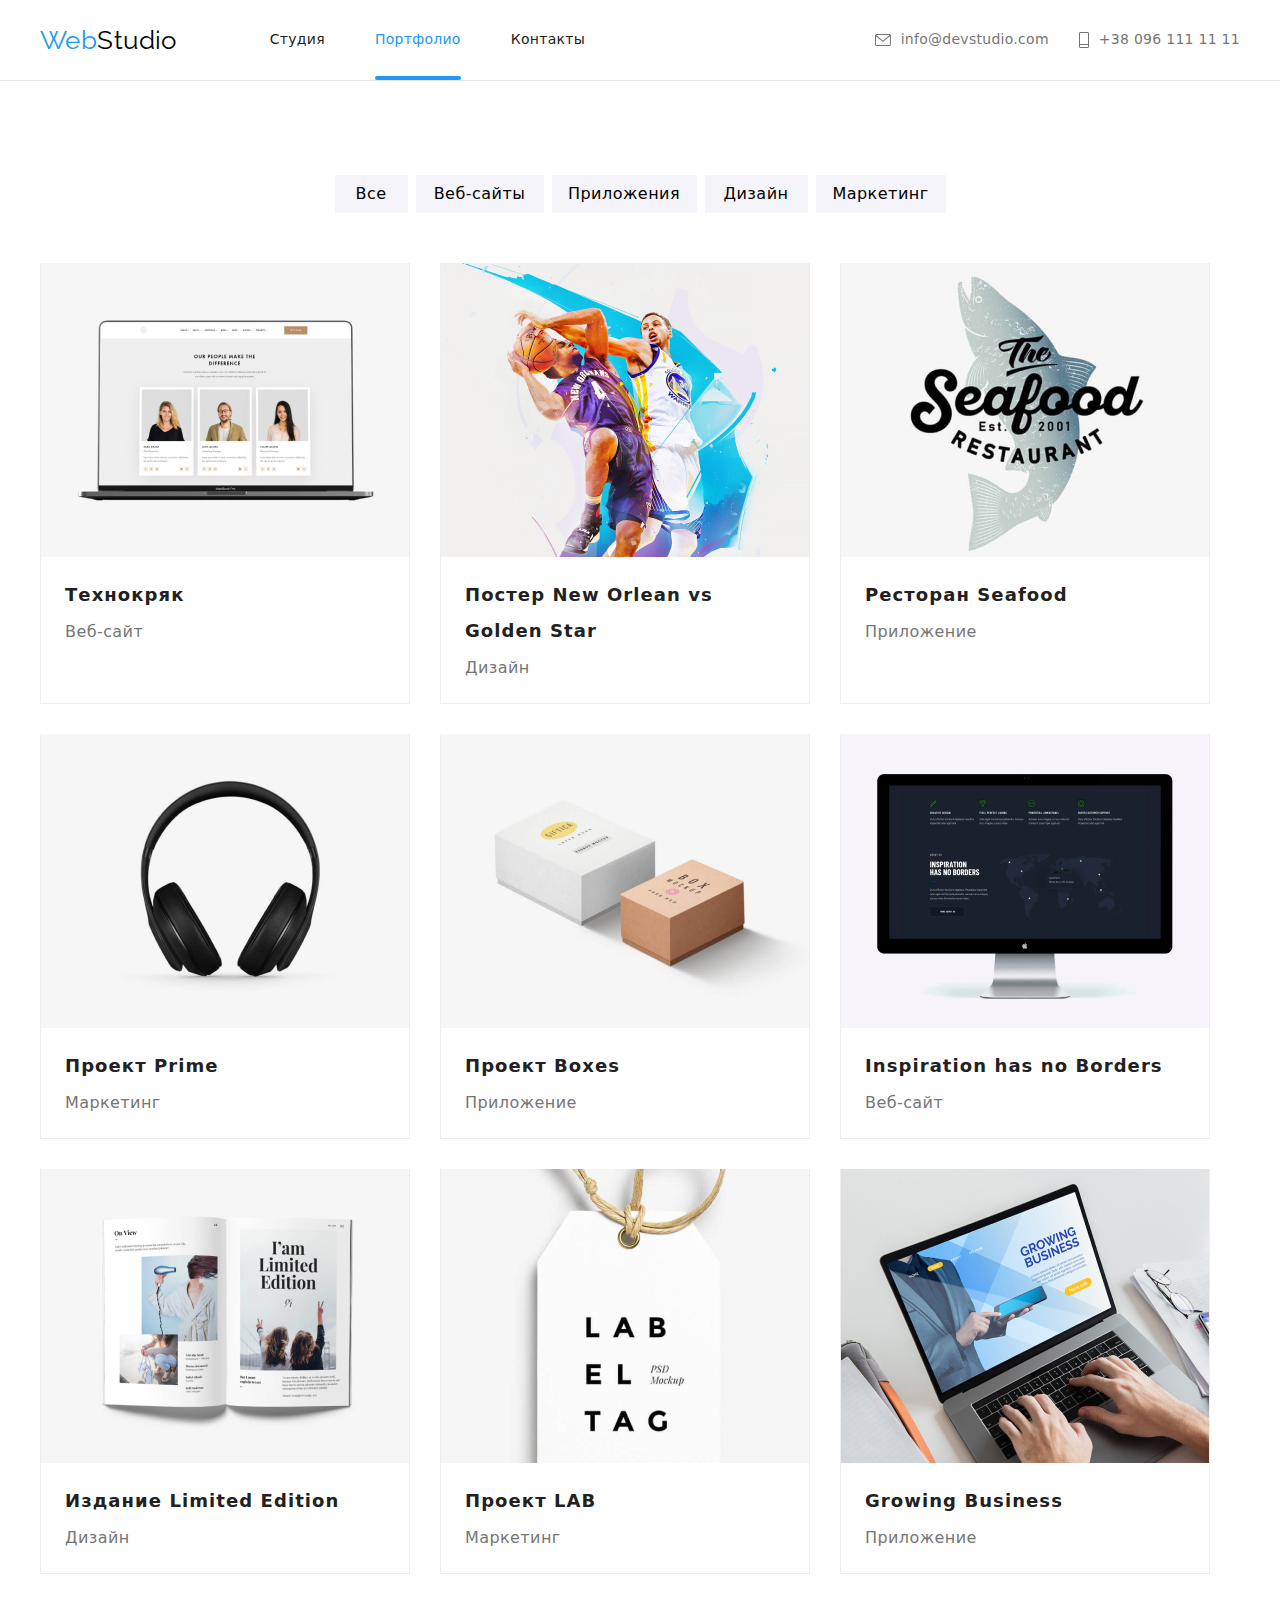
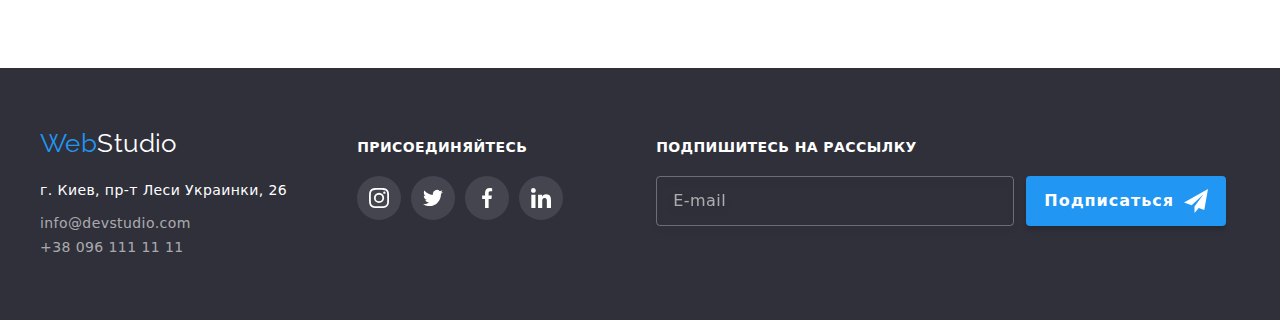
==== portfolio.html @ 6b706b1c "add" ====
<!DOCTYPE html>
<html lang="ru">
<head>
    <meta charset="UTF-8">
    <meta http-equiv="X-UA-Compatible" content="IE=edge">
    <meta name="viewport" content="width=device-width, initial-scale=1.0">
    <title>Document</title>
    <link href="https://fonts.googleapis.com/css2?family=Raleway:wght@700&family=Roboto:wght@400;500;700;900&display=swap" rel="stylesheet">
    <link rel="stylesheet" href="./css/main.min.css">
</head>
<body>
    <header class="header">
        <div class="mail-nav"> 
            <nav class="conteiner-nav">
                <a href="" class="logo">Web<span class="logo__studio">Studio</span></a>
                <ul class="site-nav list">
                    <li class="site-nav__item"><a href="./index.html" class="site-nav__link">Студия</a></li>
                    <li class="site-nav__item"><a href="" class="site-nav__link current">Портфолио</a></li>
                    <li class="site-nav__item"><a href="./index.html" class="site-nav__link">Контакты</a></li>
                </ul>
            </nav>
            <div class="contriner-auth">
                <ul class="auth-nav list">
                    <li class="auth-nav__item icon-envelope">
                        <a href="mailto:info@devstudio.com" class="auth-nav__link">info@devstudio.com
                            <svg class="auth-nav__icon" width="16px" heught="12px">
                                <use href="./images/symbol-defs.svg#envelope"></use>
                            </svg>
                        </a>
                    </li>
                    <li class="auth-nav__item icon-vector">
                        <a href="tel:+380961111111" class="auth-nav__link">+38 096 111 11 11
                            <svg class="auth-nav__icon" width="10px" heught="16px">
                                <use href="./images/symbol-defs.svg#vector"></use>
                            </svg>
                        </a>
                    </li>
                </ul>
            </div>
        </div>
    </header>
    <main>
    <section class="conteiner-section">
            <div class="conteiner-portfolio">
                <!--<h1>Портфолио</h1>-->
                <!--Навигация-->
                <ul class="row list">
                    <li class="row__list"><button type="button" class="row__btn row__btn--oll">Все</button></li>
                    <li class="row__list"><button type="button" class="row__btn row__btn--veb">Веб-сайты</button></li>
                    <li class="row__list"><button type="button" class="row__btn row__btn--appendix">Приложения</button></li>
                    <li class="row__list"><button type="button" class="row__btn row__btn--design">Дизайн</button></li>
                    <li class="row__list"><button type="button" class="row__btn row__btn--marketing">Маркетинг</button></li>
                </ul>
                <!--Услуги-->
                <ul class="services list">
                    <li class="services__list">
                        <a href="" class="services__link">
                            <div class="product-overlay">
                                <img class="product-overlay__img" src="./images/portfolio-services/project-1.jpg" alt="вебсайт на ноутбуке" width="370" height="294">
                                <div class="product-overlay__hover">
                                    <p class="product-overlay__text">Ресурс предлагает комплексные предложения с разным уровнем функционала и сервисов. Все это позволит посетителю получить исчерпывающие сведения о компании или частном лице.
                                    </p>
                                </div>
                            </div>
                            <div class="desc">
                                <h2 class="desc__title">Технокряк</h2>
                                <p class="dec__text">Веб-сайт</p>
                            </div>
                        </a>
                    </li>
                    <li class="services__list">
                        <a href="" class="services__link">
                            <div class="product-overlay">
                                <img class="product-overlay__img" src="./images/portfolio-services/project-2.jpg" alt="два баскетболиста" width="370" height="294">
                                <div class="product-overlay__hover">
                                    <p class="product-overlay__text">Ресурс предлагает комплексные предложения с разным уровнем функционала и сервисов. Все это позволит посетителю получить исчерпывающие сведения о компании или частном лице.
                                    </p>
                                </div>
                            </div>
                            <div class="desc">
                                <h2 class="desc__title">Постер <span lang="en">New Orlean vs Golden Star</span></h2>
                                <p class="dec__text">Дизайн</p>
                            </div>
                        </a>
                    </li>
                    <li class="services__list">
                        <a href="" class="services__link">
                            <div class="product-overlay">
                                <img class="product-overlay__img" src="./images/portfolio-services/project-3.jpg" alt="ресторан морской еды" width="370" height="294">
                                <div class="product-overlay__hover">
                                    <p class="product-overlay__text">Ресурс предлагает комплексные предложения с разным уровнем функционала и сервисов. Все это позволит посетителю получить исчерпывающие сведения о компании или частном лице.
                                    </p>
                                </div>
                            </div>
                            <div class="desc">
                                <h2 class="desc__title">Ресторан Seafood</h2>
                                <p class="dec__text">Приложение</p>
                            </div>
                        </a>
                    </li>
                    <li class="services__list">
                        <a href="" class="services__link">
                            <div class="product-overlay">
                                <img class="product-overlay__img" src="./images/portfolio-services/project-4.jpg" alt="наушники" width="370" height="294">
                                <div class="product-overlay__hover">
                                    <p class="product-overlay__text">Ресурс предлагает комплексные предложения с разным уровнем функционала и сервисов. Все это позволит посетителю получить исчерпывающие сведения о компании или частном лице.
                                    </p>
                                </div>
                            </div>
                            <div class="desc">
                                <h2 class="desc__title">Проект <span lang="en">Prime</span></h2>
                                <p class="dec__text">Маркетинг</p>
                            </div>
                        </a>
                    </li>
                    <li class="services__list">
                        <a href="" class="services__link">
                            <div class="product-overlay">
                                <img class="product-overlay__img" src="./images/portfolio-services/project-5.jpg" alt="две коробки" width="370" height="294">
                                <div class="product-overlay__hover">
                                    <p class="product-overlay__text">Ресурс предлагает комплексные предложения с разным уровнем функционала и сервисов. Все это позволит посетителю получить исчерпывающие сведения о компании или частном лице.
                                    </p>
                                </div>
                            </div>
                            <div class="desc">
                                <h2 class="desc__title">Проект <span lang="en">Boxes</span></h2>
                                <p class="dec__text">Приложение</p>
                            </div>
                        </a>
                    </li>
                    <li class="services__list">
                        <a href="" class="services__link">
                            <div class="product-overlay">
                                <img class="product-overlay__img" src="./images/portfolio-services/project-6.jpg" alt="вебсайт на моноблоке" width="370" height="294">
                                <div class="product-overlay__hover">
                                    <p class="product-overlay__text">Ресурс предлагает комплексные предложения с разным уровнем функционала и сервисов. Все это позволит посетителю получить исчерпывающие сведения о компании или частном лице.
                                    </p>
                                </div>
                            </div>
                            <div class="desc">
                                <h2 lang="en" class="desc__title">Inspiration has no Borders</h2>
                                <p class="dec__text">Веб-сайт</p>
                            </div>
                        </a>
                    </li>
                    <li class="services__list">
                        <a href="" class="services__link">
                            <div class="product-overlay">
                                <img class="product-overlay__img" src="./images/portfolio-services/project-7.jpg" alt="журнал" width="370" height="294">
                                <div class="product-overlay__hover">
                                    <p class="product-overlay__text">Ресурс предлагает комплексные предложения с разным уровнем функционала и сервисов. Все это позволит посетителю получить исчерпывающие сведения о компании или частном лице.
                                    </p>
                                </div>
                            </div>
                            <div class="desc">
                                <h2 class="desc__title">Издание <span lang="en">Limited Edition</span></h2>
                                <p class="dec__text">Дизайн</p>
                            </div>
                        </a>
                    </li>
                    <li class="services__list">
                        <a href="" class="services__link">
                            <div class="product-overlay">
                                <img class="product-overlay__img" src="./images/portfolio-services/project-8.jpg" alt="этикетка" width="370" height="294">
                                <div class="product-overlay__hover">
                                    <p class="product-overlay__text">Ресурс предлагает комплексные предложения с разным уровнем функционала и сервисов. Все это позволит посетителю получить исчерпывающие сведения о компании или частном лице.
                                    </p>
                                </div>
                            </div>
                            <div class="desc">
                                <h2 class="desc__title">Проект <span lang="en">LAB</span></h2>
                                <p class="dec__text">Маркетинг</p>
                            </div>
                        </a>
                    </li>
                    <li class="services__list">
                        <a href="" class="services__link">
                            <div class="product-overlay">
                                <img class="product-overlay__img" src="./images/portfolio-services/project-9.jpg" alt="приложение на ноутбуке" width="370" height="294">
                                <div class="product-overlay__hover">
                                    <p class="product-overlay__text">Ресурс предлагает комплексные предложения с разным уровнем функционала и сервисов. Все это позволит посетителю получить исчерпывающие сведения о компании или частном лице.
                                    </p>
                                </div>
                            </div>
                            <div class="desc">
                                <h2 lang="en" class="desc__title">Growing Business</h2>
                                <p class="dec__text">Приложение</p>
                            </div>
                        </a>
                    </li>
                </ul>
            </div>
    </section>
    </main>
    <footer class="footer">
        <div class="basement">
            <div class="basement-conteiner">
                <a href="" class="logo logo--footer">Web<span class="logo__studio logo__studio--footer">Studio</span></a>
                <address class="address">
                    <p class="address__text">г. Киев, пр-т Леси Украинки, 26</p> <br/>
                    <ul class="address__list">
                        <li class="address__item">
                            <a href="mailto:info@devstudio.com" class="address__link">info@devstudio.com</a> <br/>
                        </li>
                        <li class="address__item">
                            <a href="tel:+380961111111" class="address__link">+38 096 111 11 11</a>
                        </li>
                    </ul>
                </address>
                </div>
                <div class="basement-social">
                    <h2 class="basement-social__title">ПРИСОЕДИНЯЙТЕСЬ</h2>
                    <ul class="basement-social__list list">
                        <li class="basement-social__item">
                            <a href="" class="basement-social__link" aria-label="instagram">
                                <svg class="basement-social__icon">
                                    <use href="./images/symbol-defs.svg#instagram"></use>
                                </svg>
                            </a>
                        </li>
                        <li class="basement-social__item">
                            <a href="" class="basement-social__link" aria-label="twitter">
                                <svg class="basement-social__icon">
                                    <use href="./images/symbol-defs.svg#twitter"></use>
                                </svg>
                            </a>
                        </li>
                        <li class="basement-social__item">
                            <a href="" class="basement-social__link" aria-label="facebook">
                                <svg class="basement-social__icon">
                                    <use href="./images/symbol-defs.svg#facebook"></use>
                                </svg>
                            </a>
                        </li>
                        <li class="basement-social__item">
                            <a href="" class="basement-social__link" aria-label="linkedin">
                                <svg class="basement-social__icon">
                                    <use href="./images/symbol-defs.svg#linkedin"></use>
                                </svg>
                            </a>
                        </li>
                    </ul>
                </div>
                <form class="form">
                    <h2 class="form__title">ПОДПИШИТЕСЬ НА РАССЫЛКУ</h2>
                    <div class="form__flex">
                        <label for="mail" class="form__field">
                            <input type="mail" name="mail" placeholder="E-mail">
                        </label>
                        <button type="submit" class="button button--subscribe"><span class="button__text">Подписаться</span>
                            <svg class="form__icon">
                                <use href="./images/icons.svg#icon-send"></use>
                            </svg>
                        </button>
                    </div>
                </form>
            </div>
        </footer>    
</body>
</html>
---- css/main.min.css ----
html{-webkit-box-sizing:border-box;box-sizing:border-box}*,*::before,*::after{-webkit-box-sizing:inherit;box-sizing:inherit}:root{--primery-text-color: #757575;--title-text-color: #212121;--accent-color: #2196F3;--primery-bgr-color: #E5E5E5;--title-white-color: #FFFFFF;--accent-bgr-color: #F5F4FA;--timing-function: cubic-bezier(0.4, 0, 0.2, 1)}.visually-hidden{position:absolute;white-space:nowrap;width:1px;height:1px;overflow:hidden;border:0;padding:0;clip:rect(0 0 0 0);-webkit-clip-path:inset(50%);clip-path:inset(50%);margin:-1px}body{color:var(--primery-text-color);background-color:var(--title-white-color);font-family:Roboto, sans-serif;letter-spacing:0.03em;font-size:14px;cursor:pointer}h1,h2,h3,h4,h5,h6,p{margin:0}ul{margin:0;padding-left:0;list-style:none}a{text-decoration:none;color:currentColor}.list{padding:0;margin:0;list-style:none}/*! modern-normalize v1.1.0 | MIT License | https://github.com/sindresorhus/modern-normalize */*,::before,::after{-webkit-box-sizing:border-box;box-sizing:border-box}html{line-height:1.15;-webkit-text-size-adjust:100%;-moz-tab-size:4;-o-tab-size:4;tab-size:4}body{margin:0;font-family:system-ui,-apple-system,"Segoe UI",Roboto,Helvetica,Arial,sans-serif,"Apple Color Emoji","Segoe UI Emoji"}hr{height:0;color:inherit}abbr[title]{-webkit-text-decoration:underline dotted;text-decoration:underline dotted}b,strong{font-weight:bolder}code,kbd,samp,pre{font-family:ui-monospace, SFMono-Regular, Consolas, 'Liberation Mono', Menlo, monospace;font-size:1em}small{font-size:80%}sub,sup{font-size:75%;line-height:0;position:relative;vertical-align:baseline}sub{bottom:-0.25em}sup{top:-0.5em}table{text-indent:0;border-color:inherit}button,input,optgroup,select,textarea{font-family:inherit;font-size:100%;line-height:1.15;margin:0}button,select{text-transform:none}button,[type='button'],[type='reset'],[type='submit']{-webkit-appearance:button}::-moz-focus-inner{border-style:none;padding:0}:-moz-focusring{outline:1px dotted ButtonText}:-moz-ui-invalid{box-shadow:none}legend{padding:0}progress{vertical-align:baseline}::-webkit-inner-spin-button,::-webkit-outer-spin-button{height:auto}[type='search']{-webkit-appearance:textfield;outline-offset:-2px}::-webkit-search-decoration{-webkit-appearance:none}::-webkit-file-upload-button{-webkit-appearance:button;font:inherit}summary{display:list-item}.header{background-color:var(--title-white-color);border-bottom-width:1px;border-bottom-style:solid;border-bottom-color:var(--primery-bgr-color)}.mail-nav{display:-webkit-box;display:-ms-flexbox;display:flex;-webkit-box-align:center;-ms-flex-align:center;align-items:center;padding-left:15px;padding-right:15px;margin-left:auto;margin-right:auto;max-width:1230px;height:80px}.conteiner-nav{display:-webkit-box;display:-ms-flexbox;display:flex;-webkit-box-align:center;-ms-flex-align:center;align-items:center}.contriner-auth{display:-webkit-box;display:-ms-flexbox;display:flex;margin-left:auto;-webkit-box-align:center;-ms-flex-align:center;align-items:center}.logo{color:var(--accent-color);font-family:Raleway, cursive;font-size:26px;line-height:1.19;text-decoration:none}.logo__studio{color:#000000}.site-nav{display:-webkit-box;display:-ms-flexbox;display:flex;margin-left:93px}.site-nav__item:not(:last-child){margin-right:50px}.site-nav__item{position:relative}.site-nav__link{display:block;padding-top:32px;padding-bottom:32px;color:var(--title-text-color);font-weight:500;font-size:14px;line-height:1.14;letter-spacing:0.02em;text-decoration:none;-webkit-transition:color 250ms var(--timing-function);transition:color 250ms var(--timing-function)}.site-nav__link:hover,.site-nav__link:focus{color:var(--accent-color)}.site-nav__link.current{color:var(--accent-color)}.site-nav__link.current::after{position:absolute;content:"";bottom:0;left:0;width:100%;min-height:4px;background:var(--accent-color);border-radius:2px}.auth-nav{display:-webkit-box;display:-ms-flexbox;display:flex;-webkit-box-align:center;-ms-flex-align:center;align-items:center}.auth-nav__item{display:block;-webkit-box-align:center;-ms-flex-align:center;align-items:center}.auth-nav__item:not(:last-child){margin-right:30px}.auth-nav__link{display:-webkit-box;display:-ms-flexbox;display:flex;-webkit-box-pack:center;-ms-flex-pack:center;justify-content:center;-webkit-box-align:center;-ms-flex-align:center;align-items:center;-webkit-box-orient:horizontal;-webkit-box-direction:reverse;-ms-flex-direction:row-reverse;flex-direction:row-reverse;margin:0;padding-top:32px;padding-bottom:32px;max-height:80px;color:var(--primery-text-color);font-weight:500;font-size:14px;line-height:1.14;letter-spacing:0.02em;text-decoration:none;fill:var(--primery-text-color);-webkit-transition:color 250ms var(--timing-function),fill 250ms var(--timing-function);transition:color 250ms var(--timing-function),fill 250ms var(--timing-function)}.auth-nav__link:hover,.auth-nav__link:focus{color:var(--accent-color);fill:var(--accent-color)}.auth-nav__icon{display:-webkit-box;display:-ms-flexbox;display:flex;-webkit-box-pack:center;-ms-flex-pack:center;justify-content:center;-webkit-box-align:center;-ms-flex-align:center;align-items:center;padding:0;border:0;margin-right:10px;height:80px;fill:inherit}.overlay{min-height:600px;max-width:1600px;margin-left:auto;margin-right:auto;background-image:-webkit-gradient(linear, left top, right top, from(rgba(47,48,58,0.4)), to(rgba(47,48,58,0.4))),url(../images/hero/overlay.jpg);background-image:linear-gradient(to right, rgba(47,48,58,0.4), rgba(47,48,58,0.4)),url(../images/hero/overlay.jpg);background-size:cover;background-repeat:no-repeat;background-position:center;background-color:var(--title-text-color)}.hero{padding-top:200px;padding-bottom:200px;text-align:center}.hero__title{margin-top:0;margin-bottom:30px;margin-left:auto;margin-right:auto;width:696px;color:var(--title-white-color);font-weight:900;font-size:44px;line-height:1.36;letter-spacing:0.06em;text-transform:uppercase}.backdrop{position:fixed;top:0;left:0;width:100%;height:100%;background-color:rgba(0,0,0,0.2);z-index:1;opacity:1;-webkit-transition:opacity 250ms var(--timing-function);transition:opacity 250ms var(--timing-function)}.backdrop.is-hidden{opacity:0;pointer-events:none}.backdrop.is-hidden .modal{-webkit-transform:translate(-50%, -50%) scale(1.1);transform:translate(-50%, -50%) scale(1.1)}.modal{position:absolute;top:50%;left:50%;min-height:581px;min-width:528px;padding:40px;background-color:var(--title-white-color);-webkit-transform:translate(-50%, -50%) scale(1);transform:translate(-50%, -50%) scale(1);-webkit-transition:opacity 250ms var(--timing-function);transition:opacity 250ms var(--timing-function)}.button__close{position:absolute;-webkit-box-sizing:border-box;box-sizing:border-box;position:absolute;width:30px;height:30px;right:8px;top:8px;-webkit-box-align:center;-ms-flex-align:center;align-items:center;text-align:center;border-radius:50%;background:var(--title-white-color);border:1px solid rgba(0,0,0,0.1);outline:none}.button__close:focus{border:1px solid #2196F3;border-radius:50%}.button__svg{position:absolute;display:inline-block;top:50%;left:50%;-webkit-transform:translate(-50%, -50%);transform:translate(-50%, -50%);-webkit-transition:opacity 250ms var(--timing-function);transition:opacity 250ms var(--timing-function);width:18px;height:18px}.button__close:focus>.button__svg{fill:var(--accent-color)}.button{width:200px;height:50px;margin-left:auto;margin-right:auto;color:var(--title-white-color);background-color:var(--accent-color);font-weight:700;font-size:16px;line-height:1.88;-webkit-box-align:center;-ms-flex-align:center;align-items:center;letter-spacing:0.06em;text-align:center;background:var(--accent-color);-webkit-box-shadow:0px 4px 4px rgba(0,0,0,0.15);box-shadow:0px 4px 4px rgba(0,0,0,0.15);border-radius:4px;border:none}.form-modal{width:448px;margin-left:auto;margin-right:auto}.form-modal__title{margin-top:0;padding:0;font-weight:700;font-size:20px;line-height:1.15;text-align:center;letter-spacing:0.03em;color:#212121}.form-modal__groop{position:relative;display:-webkit-box;display:-ms-flexbox;display:flex;-webkit-box-orient:vertical;-webkit-box-direction:normal;-ms-flex-direction:column;flex-direction:column;margin-left:auto;margin-bottom:10px}.form-modal__groop label{display:-webkit-box;display:-ms-flexbox;display:flex;margin-right:auto;margin-bottom:4px;font-weight:400;font-size:12px;line-height:14px;letter-spacing:0.01em;color:var(--primery-text-color)}.form-modal__groop input{margin:0;padding-left:42px;width:448px;height:40px;border:1px solid rgba(33,33,33,0.2);border-radius:4px;outline:none}.form-modal__groop input:focus{border:1px solid #2196F3;border-radius:4px}textarea{resize:none}.form-modal__groop textarea{padding:12px 16px;margin:0;height:120px;border:1px solid rgba(33,33,33,0.2);border-radius:4px;outline:none}.form-modal__groop textarea:focus{border:1px solid #2196F3;border-radius:4px}.form-modal__groop textarea::-webkit-input-placeholder{font-weight:400;font-size:12px;line-height:1.17;letter-spacing:0.01em;color:rgba(117,117,117,0.5)}.form-modal__groop textarea:-ms-input-placeholder{font-weight:400;font-size:12px;line-height:1.17;letter-spacing:0.01em;color:rgba(117,117,117,0.5)}.form-modal__groop textarea::-ms-input-placeholder{font-weight:400;font-size:12px;line-height:1.17;letter-spacing:0.01em;color:rgba(117,117,117,0.5)}.form-modal__groop textarea::placeholder{font-weight:400;font-size:12px;line-height:1.17;letter-spacing:0.01em;color:rgba(117,117,117,0.5)}.form-modal__svg{position:absolute;bottom:11px;left:12px;width:18px;height:18px;fill:var(--title-text-color)}.form-modal__groop input:focus+.form-modal__svg{fill:var(--accent-color)}.form-modal__agreement{position:relative;display:-webkit-box;display:-ms-flexbox;display:flex;margin-top:27px;margin-left:11px}.form-modal__input{position:absolute;-webkit-appearance:none;-moz-appearance:none;appearance:none;width:100%;margin:0;font:inherit}.form-modal__text{position:absolute;top:50%;left:25px;-webkit-transform:translateY(-50%);transform:translateY(-50%);-webkit-transition:color 250ms var(--timing-function);transition:color 250ms var(--timing-function);font-weight:400;font-size:14px;line-height:24px;letter-spacing:0.03em;color:var(--primery-text-color)}.form-modal__link{font-weight:400;font-size:12px;line-height:14px;letter-spacing:0.03em;-webkit-text-decoration-line:underline;text-decoration-line:underline;color:var(--accent-color)}.form-modal__icon{position:absolute;top:50%;left:0px;-webkit-transform:translateY(-50%);transform:translateY(-50%);-webkit-transition:color 250ms var(--timing-function);transition:color 250ms var(--timing-function);display:inline-block;width:16px;height:15px;border:2px solid var(--title-text-color);border-radius:4px}.form-modal__agreement:focus-within>.form-modal__icon{background-color:var(--accent-color);border:2px solid transparent;border-radius:4px}.form-modal .button{margin-top:30px}.section{padding-top:94px;padding-bottom:94px}.conteiner{padding-left:15px;padding-right:15px;margin-left:auto;margin-right:auto;width:1230px}.development{padding-bottom:94px}.development__title{margin-top:0;color:var(--title-text-color);font-weight:700;font-size:36px;line-height:1.17;text-align:center}.peculiarities{display:-webkit-box;display:-ms-flexbox;display:flex}.peculiarities__list{width:270px;margin-right:30px}.peculiarities__list:last-child{margin-right:0}.peculiarities__conteiner{display:-webkit-box;display:-ms-flexbox;display:flex;-webkit-box-pack:center;-ms-flex-pack:center;justify-content:center;-webkit-box-align:center;-ms-flex-align:center;align-items:center;width:270px;height:120px;background:var(--accent-bgr-color);border-radius:4px}.peculiarities__svg{width:70px;height:70px}.peculiarities__title{margin-top:30px;margin-bottom:10px;color:var(--title-text-color);font-weight:700;font-size:14px;line-height:1.14}.peculiarities__text{margin-top:0;margin-bottom:0;line-height:1.71}.development__title{margin-bottom:50px}.development__list{display:-webkit-box;display:-ms-flexbox;display:flex}.development__item{position:relative}.development__item:not(:last-child){margin-right:30px}.development__product{position:absolute;bottom:0;left:0;opacity:0;width:100%;min-height:70px;background-color:rgba(47,48,58,0.8);-webkit-transition:opacity 250ms var(--timing-function);transition:opacity 250ms var(--timing-function)}.development__product:hover,.development__product:focus{opacity:1}.development__text{margin-top:27px;margin-bottom:27px;font-weight:700;font-size:14px;line-height:1.14;text-align:center;letter-spacing:0.03em;text-transform:uppercase;color:var(--title-white-color)}.team{padding-top:94px;padding-bottom:94px;background-color:var(--accent-bgr-color)}.team__title{margin-top:0;margin-bottom:50px;color:var(--title-text-color);font-weight:700;font-size:36px;line-height:1.17;text-align:center}.team__list{display:-webkit-box;display:-ms-flexbox;display:flex}.team__item{-webkit-box-shadow:0px 1px 3px rgba(0,0,0,0.12),0px 1px 1px rgba(0,0,0,0.14),0px 2px 1px rgba(0,0,0,0.2);box-shadow:0px 1px 3px rgba(0,0,0,0.12),0px 1px 1px rgba(0,0,0,0.14),0px 2px 1px rgba(0,0,0,0.2);border-radius:0px 0px 4px 4px;background-color:var(--title-white-color)}.team__item:not(:last-child){margin-right:30px}.card-set__meta{padding-top:30px;padding-bottom:30px}.card-set__title{margin-top:0;margin-bottom:10px;color:var(--title-text-color);font-weight:500;font-size:16px;line-height:1.19;text-align:center}.card-set__job{margin-top:0;margin-bottom:0;font-size:14px;line-height:1.7;text-align:center}.network{display:-webkit-box;display:-ms-flexbox;display:flex;padding:0;margin:16px 32px 0px 32px;width:206px;list-style:none;-webkit-box-align:center;-ms-flex-align:center;align-items:center}.network__item{display:-webkit-box;display:-ms-flexbox;display:flex;height:44px;width:44px;-webkit-box-align:center;-ms-flex-align:center;align-items:center}.network__item:not(:last-child){margin-right:10px}.network__link{display:-webkit-box;display:-ms-flexbox;display:flex;-webkit-box-pack:center;-ms-flex-pack:center;justify-content:center;-webkit-box-align:center;-ms-flex-align:center;align-items:center;padding:0;border:0;border-radius:50%;height:44px;width:44px;color:#AFB1B8;text-align:center;-webkit-transition:background-color 250ms var(--timing-function),color 250ms var(--timing-function);transition:background-color 250ms var(--timing-function),color 250ms var(--timing-function)}.network__link:hover,.network__link:focus{background-color:var(--accent-color);color:var(--title-white-color)}.network__icon{height:20px;width:20px;fill:currentColor}.client{padding-top:94px;padding-bottom:94px}.client__title{margin-top:0;margin-bottom:50px;font-family:'Roboto';font-style:normal;font-weight:700;font-size:36px;line-height:1.17;text-align:center;letter-spacing:0.03em;color:var(--title-text-color)}.client__list{display:-webkit-box;display:-ms-flexbox;display:flex;padding:0;margin:0;list-style:none;-webkit-box-align:center;-ms-flex-align:center;align-items:center}.client__item{-webkit-box-align:center;-ms-flex-align:center;align-items:center}.client__item:not(:last-child){margin-right:30px}.client__link{display:-webkit-box;display:-ms-flexbox;display:flex;-webkit-box-pack:center;-ms-flex-pack:center;justify-content:center;-webkit-box-align:center;-ms-flex-align:center;align-items:center;margin:0;padding:0;width:170px;height:92px;border:1px solid #AFB1B8;border-radius:4px;background:var(--title-white-color);text-align:center;fill:#AFB1B8;-webkit-transition:border 250ms var(--timing-function),border-radius 250ms var(--timing-function),fill 250ms var(--timing-function);transition:border 250ms var(--timing-function),border-radius 250ms var(--timing-function),fill 250ms var(--timing-function)}.client__link:hover,.client__link:focus{border:1px solid var(--accent-color);border-radius:4px;fill:var(--accent-color)}.client__icon{fill:inherit}.client__icon.group-1{width:41px;height:46.7px}.client__icon.group-2{width:40px;height:52px}.client__icon.group-3{width:43.46px;height:41.18px}.client__icon.group-4{width:84.44px;height:40.62px}.client__icon.group-5{width:62.54px;height:45.43px}.client__icon.group-6{width:93.79px;height:43.93px}.footer{padding-top:60px;padding-bottom:60px;background-color:#2F303A}.basement{display:-webkit-box;display:-ms-flexbox;display:flex;-webkit-box-align:center;-ms-flex-align:center;align-items:center;padding-left:15px;padding-right:15px;margin-left:auto;margin-right:auto;width:1230px}.footer .basement-conteiner{padding-left:0;margin-right:70px}.logo--footer{margin-top:0;margin-bottom:0}.logo__studio--footer{color:var(--title-white-color)}.address__text{margin-top:20px;margin-bottom:0;color:var(--title-white-color);line-height:1.71;font-style:normal}.address__link{margin:0;padding:0;color:rgba(255,255,255,0.6);text-decoration:none;line-height:1.71;font-style:normal;-webkit-transition:color 250ms var(--timing-function);transition:color 250ms var(--timing-function)}.address__link:hover,.address__link:focus{color:var(--accent-color)}.address__list{margin-top:9px}.address__list{margin-top:9px}br{display:none}.basement-social{display:block;margin-right:93px;margin-top:12px;margin-bottom:40px}.basement-social__title{margin-bottom:20px;font-weight:700;font-size:14px;line-height:1.14;letter-spacing:0.03em;text-transform:uppercase;color:var(--title-white-color)}.basement-social__list{display:-webkit-box;display:-ms-flexbox;display:flex;padding:0;margin:0;list-style:none;-webkit-box-align:center;-ms-flex-align:center;align-items:center}.basement-social__item{height:44px;width:44px}.basement-social__item:not(:last-child){margin-right:10px}.basement-social__link{display:-webkit-box;display:-ms-flexbox;display:flex;-webkit-box-pack:center;-ms-flex-pack:center;justify-content:center;-webkit-box-align:center;-ms-flex-align:center;align-items:center;padding:0;border:0;border-radius:50%;height:44px;width:44px;color:var(--title-white-color);background:rgba(255,255,255,0.1);text-align:center;-webkit-transition:background-color 250ms var(--timing-function);transition:background-color 250ms var(--timing-function)}.basement-social__link:hover,.basement-social__link:focus{background-color:var(--accent-color)}.basement-social__icon{height:20px;width:20px;fill:currentColor}.form{width:570px;padding:0;margin-top:12px;margin-bottom:34px}.form__title{margin-bottom:20px;padding:0;font-weight:700;font-size:14px;line-height:1.14;letter-spacing:0.03em;text-transform:uppercase;color:var(--title-white-color)}.form__flex{display:-webkit-box;display:-ms-flexbox;display:flex}.form__field{display:-webkit-box;display:-ms-flexbox;display:flex;width:358px;height:50px;margin-right:12px}.form__field input{padding:15px 0px 15px 16px;width:100%;background-color:transparent;border:1px solid rgba(255,255,255,0.3);-webkit-filter:drop-shadow(0px 4px 4px rgba(0,0,0,0.15));filter:drop-shadow(0px 4px 4px rgba(0,0,0,0.15));border-radius:4px;color:var(--title-white-color)}.form__field input::-webkit-input-placeholder{font-weight:400;font-size:16px;line-height:1.25;-webkit-box-align:center;align-items:center;letter-spacing:0.03em;color:rgba(255,255,255,0.6)}.form__field input:-ms-input-placeholder{font-weight:400;font-size:16px;line-height:1.25;-ms-flex-align:center;align-items:center;letter-spacing:0.03em;color:rgba(255,255,255,0.6)}.form__field input::-ms-input-placeholder{font-weight:400;font-size:16px;line-height:1.25;-ms-flex-align:center;align-items:center;letter-spacing:0.03em;color:rgba(255,255,255,0.6)}.form__field input::placeholder{font-weight:400;font-size:16px;line-height:1.25;-webkit-box-align:center;-ms-flex-align:center;align-items:center;letter-spacing:0.03em;color:rgba(255,255,255,0.6)}.form__icon{display:-webkit-box;display:-ms-flexbox;display:flex;width:24px;height:24px;fill:var(--title-white-color)}.button--subscribe{display:-webkit-box;display:-ms-flexbox;display:flex;-webkit-box-pack:center;-ms-flex-pack:center;justify-content:center;margin:0;padding:0}.button__text{display:-webkit-box;display:-ms-flexbox;display:flex;margin-right:10px;font-weight:700;font-size:16px;line-height:1.88;text-align:center;-webkit-box-align:center;-ms-flex-align:center;align-items:center;letter-spacing:0.06em;color:var(--title-white-color)}.conteiner-section{padding-top:94px;padding-bottom:94px}.conteiner-portfolio{width:1230px;padding-left:15px;padding-right:15px;margin-left:auto;margin-right:auto}.row{display:-webkit-box;display:-ms-flexbox;display:flex;-webkit-box-pack:center;-ms-flex-pack:center;justify-content:center}.row__list:not(:last-child){margin-right:8px}.row__btn{height:38px;padding:0;background-color:var(--accent-bgr-color);font-family:inherit;font-weight:500;font-size:16px;line-height:1.63;letter-spacing:0.03em;text-align:center;border:none;-webkit-transition:background-color 250ms var(--timing-function),color 250ms var(--timing-function),border-radius 250ms var(--timing-function),-webkit-box-shadow 250ms var(--timing-function);transition:background-color 250ms var(--timing-function),color 250ms var(--timing-function),border-radius 250ms var(--timing-function),-webkit-box-shadow 250ms var(--timing-function);transition:background-color 250ms var(--timing-function),color 250ms var(--timing-function),box-shadow 250ms var(--timing-function),border-radius 250ms var(--timing-function);transition:background-color 250ms var(--timing-function),color 250ms var(--timing-function),box-shadow 250ms var(--timing-function),border-radius 250ms var(--timing-function),-webkit-box-shadow 250ms var(--timing-function)}.row__btn:hover,.row__btn:focus{color:var(--title-white-color);background-color:var(--accent-color);-webkit-box-shadow:0px 1px 3px rgba(0,0,0,0.12),0px 1px 1px rgba(0,0,0,0.14),0px 2px 1px rgba(0,0,0,0.2);box-shadow:0px 1px 3px rgba(0,0,0,0.12),0px 1px 1px rgba(0,0,0,0.14),0px 2px 1px rgba(0,0,0,0.2);border-radius:0px 0px 4px 4px}.row__btn.current{background-color:var(--accent-color)}.row__btn--oll{width:73px}.row__btn--veb{width:128px}.row__btn--appendix{width:145px}.row__btn--design{width:103px}.row__btn--marketing{width:130px}.services{margin-top:50px;display:-webkit-box;display:-ms-flexbox;display:flex;-ms-flex-wrap:wrap;flex-wrap:wrap}.services__list{overflow:hidden;border-right-width:1px;border-right-style:solid;border-right-color:#EEEEEE;border-left-width:1px;border-left-style:solid;border-left-color:#EEEEEE;border-bottom-width:1px;border-bottom-style:solid;border-bottom-color:#EEEEEE;width:370px;margin-right:30px;margin-bottom:30px;-webkit-transition:border-radius 250ms var(--timing-function),-webkit-box-shadow 250ms var(--timing-function);transition:border-radius 250ms var(--timing-function),-webkit-box-shadow 250ms var(--timing-function);transition:box-shadow 250ms var(--timing-function),border-radius 250ms var(--timing-function);transition:box-shadow 250ms var(--timing-function),border-radius 250ms var(--timing-function),-webkit-box-shadow 250ms var(--timing-function)}.services__list:nth-child(3n){margin-right:0}.services__list:nth-last-child(-n+3){margin-bottom:0}.services__list:hover{-webkit-box-shadow:0px 1px 3px rgba(0,0,0,0.12),0px 1px 1px rgba(0,0,0,0.14),0px 2px 1px rgba(0,0,0,0.2);box-shadow:0px 1px 3px rgba(0,0,0,0.12),0px 1px 1px rgba(0,0,0,0.14),0px 2px 1px rgba(0,0,0,0.2);border-radius:0px 0px 4px 4px}.services__link{display:inline-block}.dec__text{margin:4px 24px 20px 24px;font-size:16px;line-height:1.88}.product-overlay__img{display:block}.product-overlay{position:relative;overflow:hidden}.product-overlay__hover{position:absolute;top:0;left:0;width:100%;height:100%;padding:63px 24px;background-color:var(--accent-color);-webkit-transform:translateY(100%);transform:translateY(100%);-webkit-transition:-webkit-transform 250ms var(--timing-function);transition:-webkit-transform 250ms var(--timing-function);transition:transform 250ms var(--timing-function);transition:transform 250ms var(--timing-function), -webkit-transform 250ms var(--timing-function)}.services__link:hover .product-overlay__hover,.services__link:focus .product-overlay__hover{-webkit-transform:translateY(0);transform:translateY(0)}.product-overlay__text{font-weight:400;font-size:18px;line-height:1.56;letter-spacing:0.03em;float:left;color:var(--title-white-color)}.desc{padding:20px 24px}.desc__title{margin-top:0;margin-bottom:4px;color:var(--title-text-color);font-weight:700;font-size:18px;line-height:2;letter-spacing:0.06em}.dec__text{margin:0}
/*# sourceMappingURL=main.min.css.map */
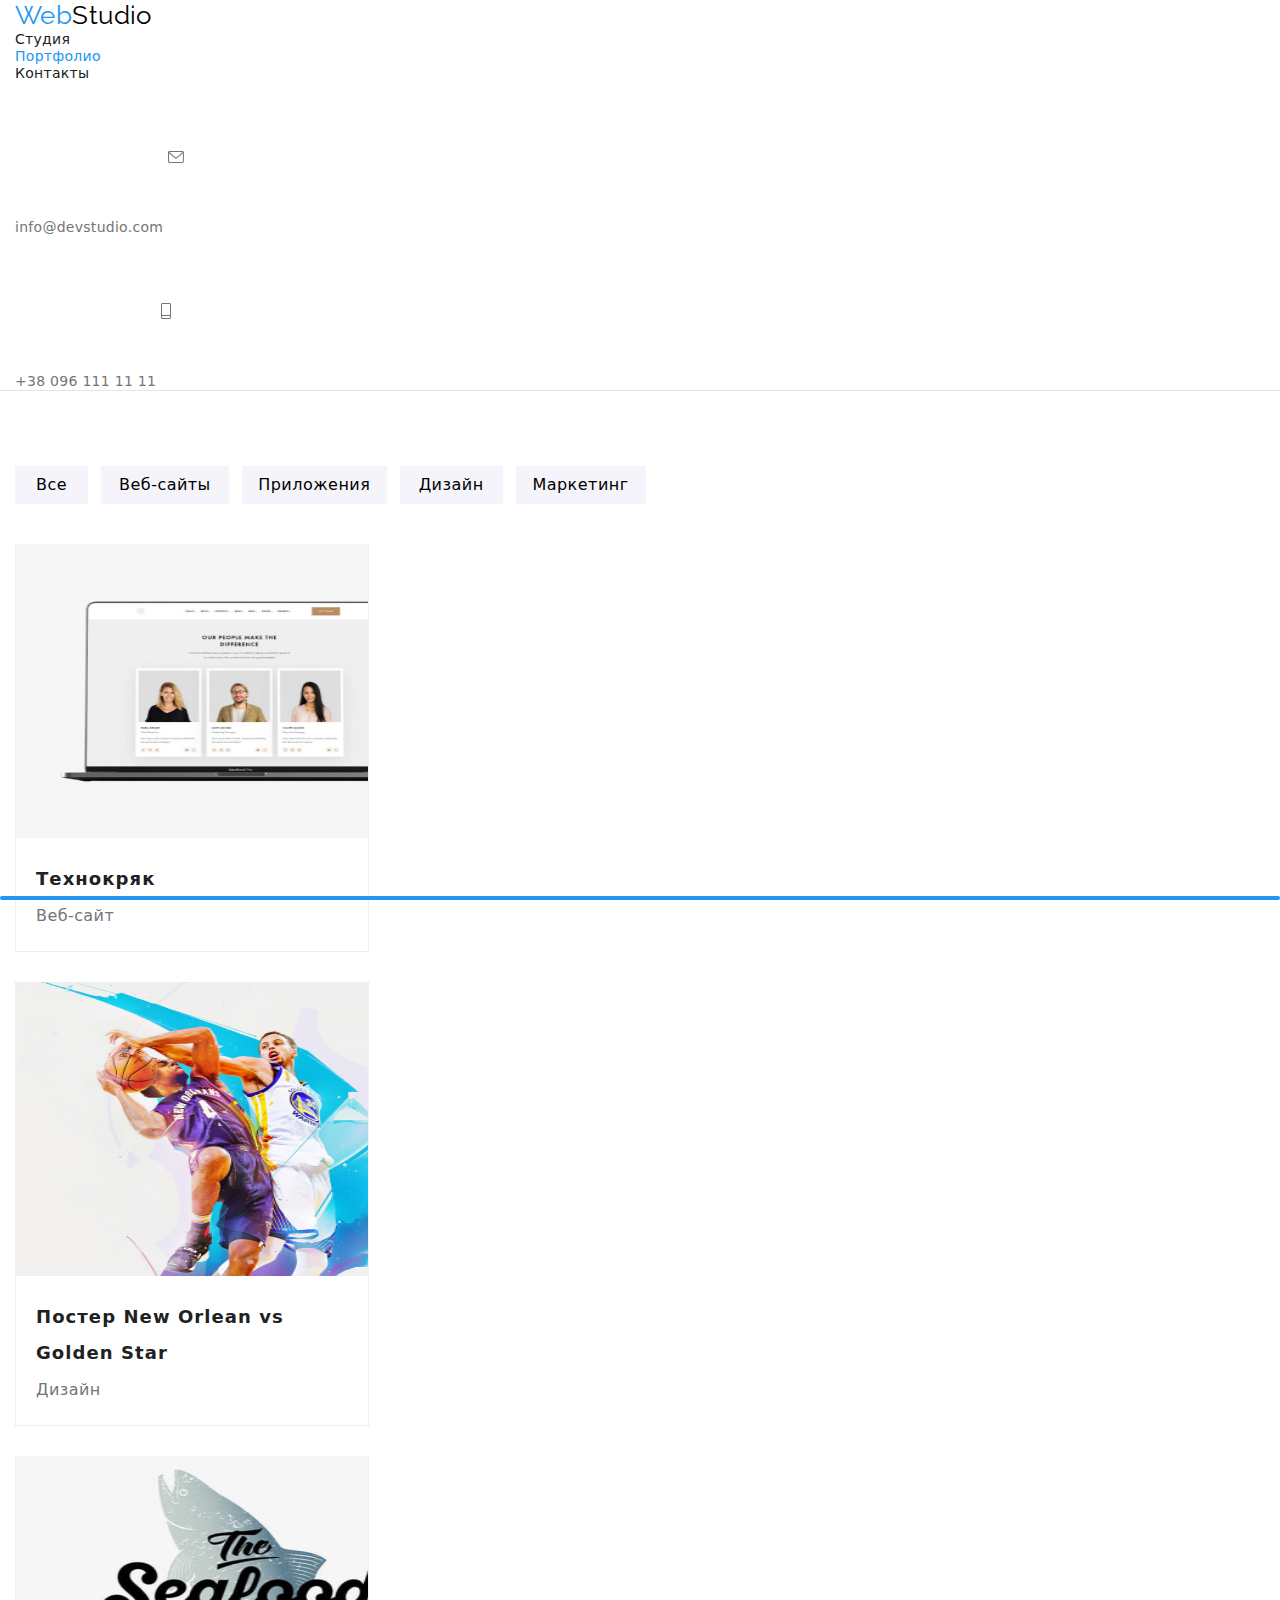
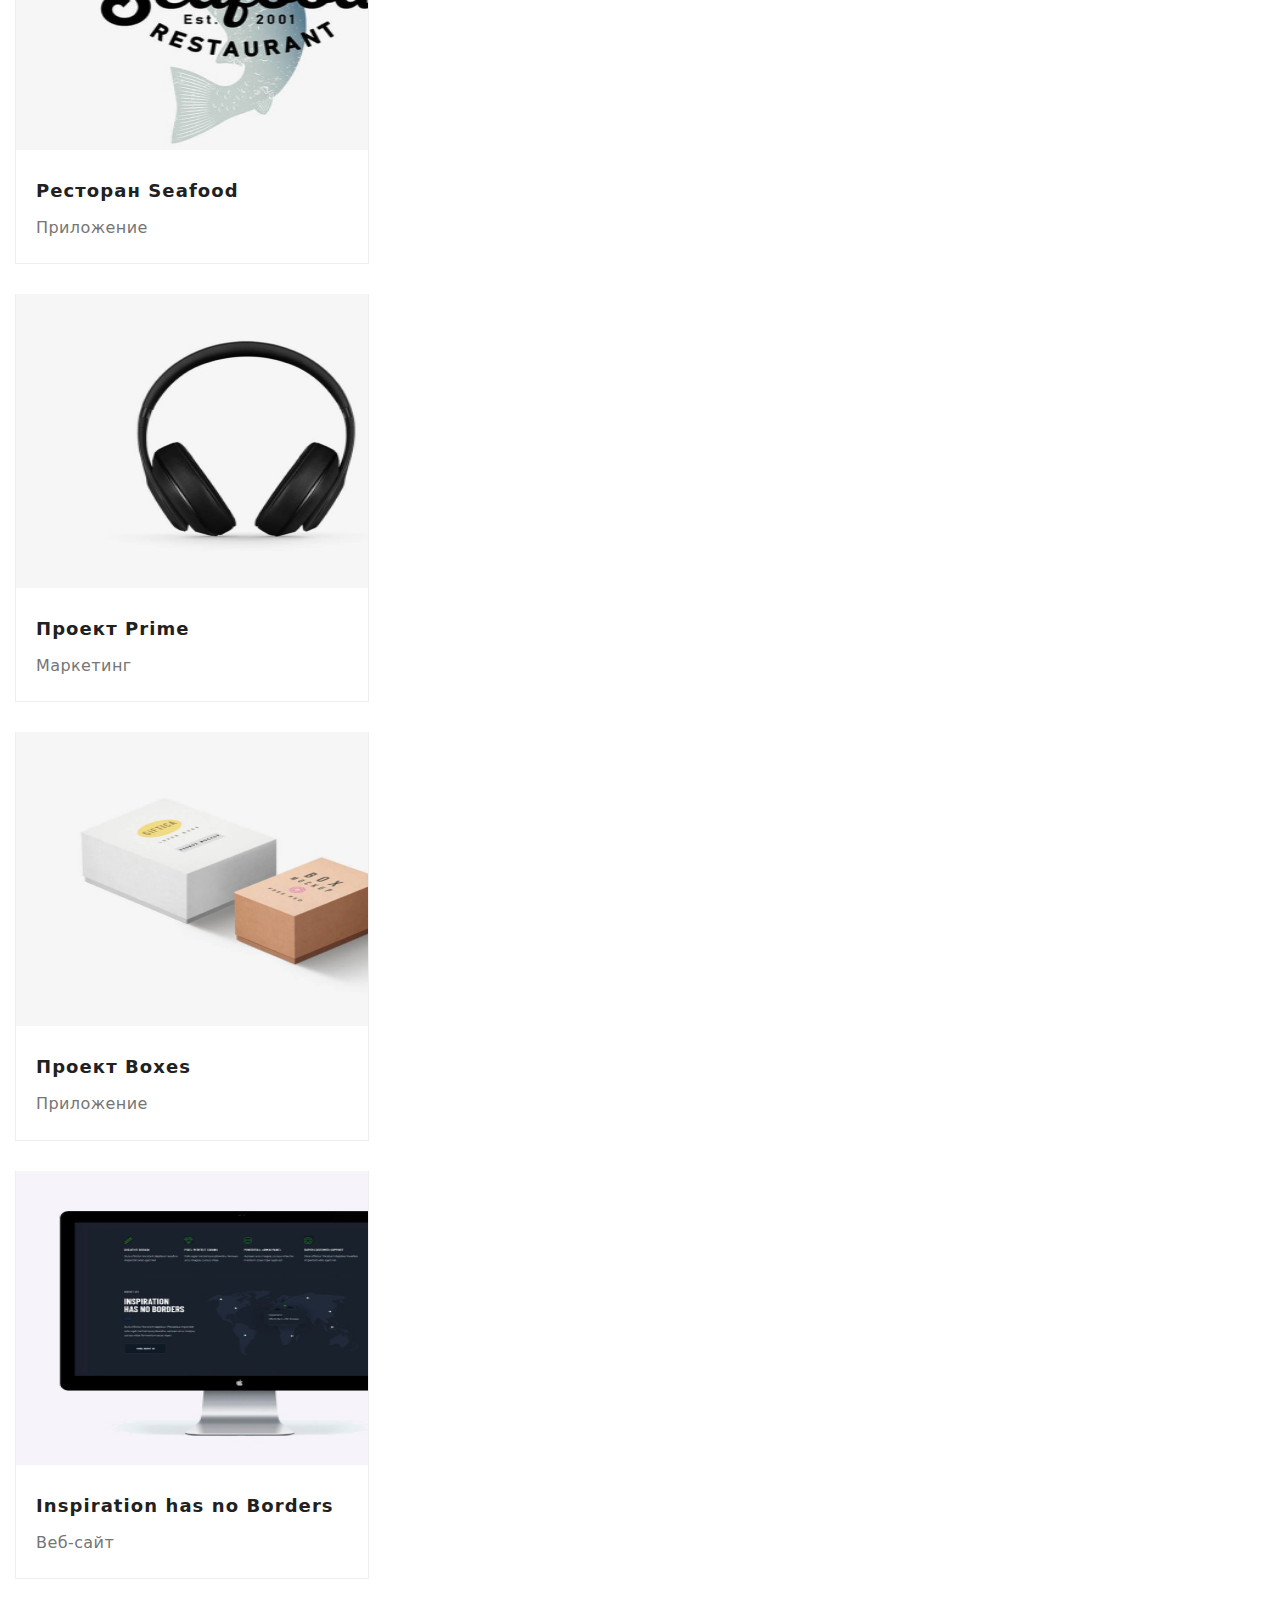
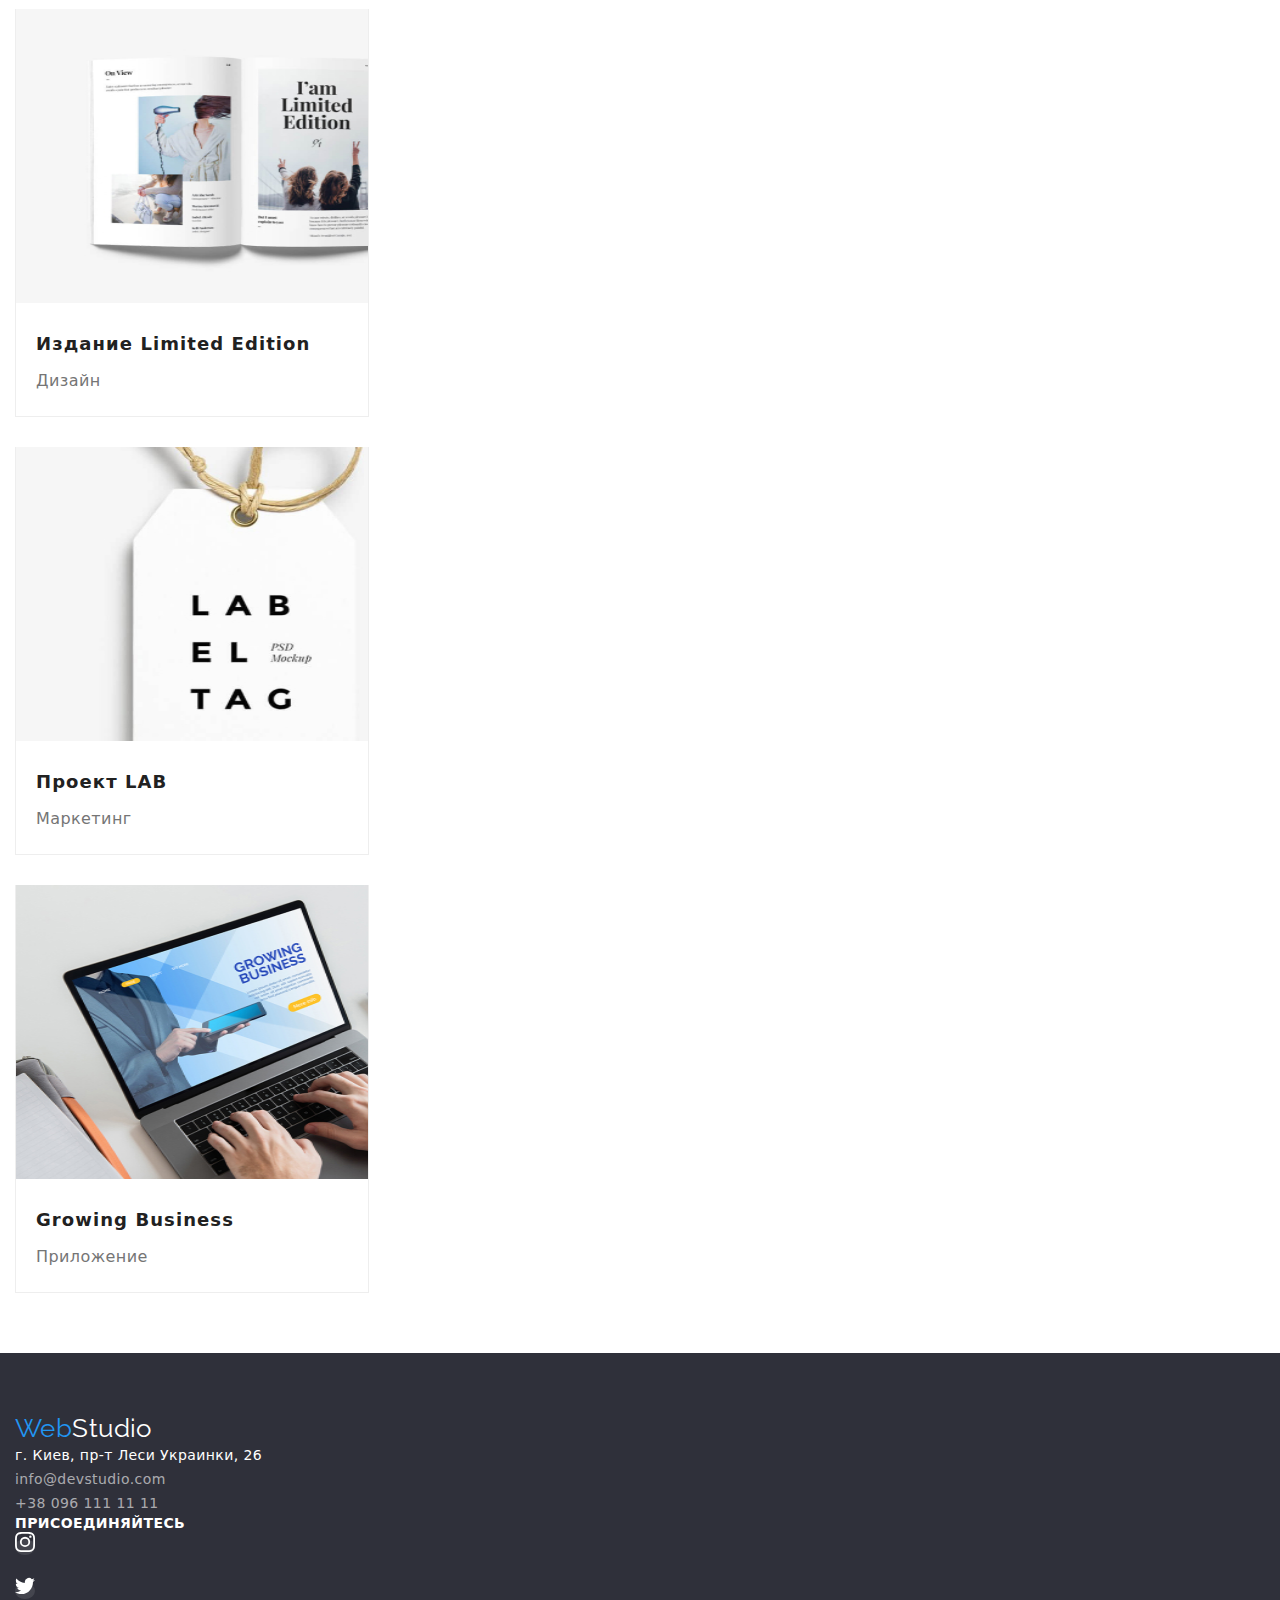
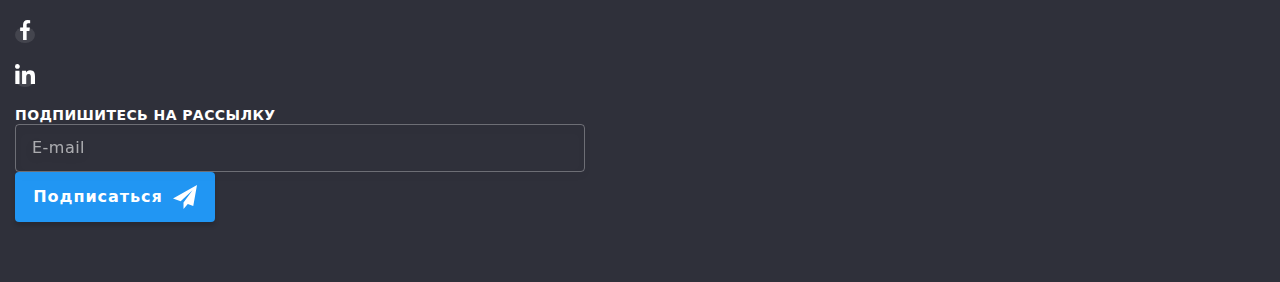
==== commit 08146dc1: "add @media" ====
--- a/portfolio.html
+++ b/portfolio.html
@@ -56,7 +56,7 @@
                     <li class="services__list">
                         <a href="" class="services__link">
                             <div class="product-overlay">
-                                <img class="product-overlay__img" src="./images/portfolio-services/project-1.jpg" alt="вебсайт на ноутбуке" width="370" height="294">
+                                <img class="product-overlay__img" src="./images/portfolio-services/project-1.jpg" alt="вебсайт на ноутбуке" width="450" height="294">
                                 <div class="product-overlay__hover">
                                     <p class="product-overlay__text">Ресурс предлагает комплексные предложения с разным уровнем функционала и сервисов. Все это позволит посетителю получить исчерпывающие сведения о компании или частном лице.
                                     </p>
@@ -71,7 +71,7 @@
                     <li class="services__list">
                         <a href="" class="services__link">
                             <div class="product-overlay">
-                                <img class="product-overlay__img" src="./images/portfolio-services/project-2.jpg" alt="два баскетболиста" width="370" height="294">
+                                <img class="product-overlay__img" src="./images/portfolio-services/project-2.jpg" alt="два баскетболиста" width="450" height="294">
                                 <div class="product-overlay__hover">
                                     <p class="product-overlay__text">Ресурс предлагает комплексные предложения с разным уровнем функционала и сервисов. Все это позволит посетителю получить исчерпывающие сведения о компании или частном лице.
                                     </p>
@@ -86,7 +86,7 @@
                     <li class="services__list">
                         <a href="" class="services__link">
                             <div class="product-overlay">
-                                <img class="product-overlay__img" src="./images/portfolio-services/project-3.jpg" alt="ресторан морской еды" width="370" height="294">
+                                <img class="product-overlay__img" src="./images/portfolio-services/project-3.jpg" alt="ресторан морской еды" width="450" height="294">
                                 <div class="product-overlay__hover">
                                     <p class="product-overlay__text">Ресурс предлагает комплексные предложения с разным уровнем функционала и сервисов. Все это позволит посетителю получить исчерпывающие сведения о компании или частном лице.
                                     </p>
@@ -101,7 +101,7 @@
                     <li class="services__list">
                         <a href="" class="services__link">
                             <div class="product-overlay">
-                                <img class="product-overlay__img" src="./images/portfolio-services/project-4.jpg" alt="наушники" width="370" height="294">
+                                <img class="product-overlay__img" src="./images/portfolio-services/project-4.jpg" alt="наушники" width="450" height="294">
                                 <div class="product-overlay__hover">
                                     <p class="product-overlay__text">Ресурс предлагает комплексные предложения с разным уровнем функционала и сервисов. Все это позволит посетителю получить исчерпывающие сведения о компании или частном лице.
                                     </p>
@@ -116,7 +116,7 @@
                     <li class="services__list">
                         <a href="" class="services__link">
                             <div class="product-overlay">
-                                <img class="product-overlay__img" src="./images/portfolio-services/project-5.jpg" alt="две коробки" width="370" height="294">
+                                <img class="product-overlay__img" src="./images/portfolio-services/project-5.jpg" alt="две коробки" width="450" height="294">
                                 <div class="product-overlay__hover">
                                     <p class="product-overlay__text">Ресурс предлагает комплексные предложения с разным уровнем функционала и сервисов. Все это позволит посетителю получить исчерпывающие сведения о компании или частном лице.
                                     </p>
@@ -131,7 +131,7 @@
                     <li class="services__list">
                         <a href="" class="services__link">
                             <div class="product-overlay">
-                                <img class="product-overlay__img" src="./images/portfolio-services/project-6.jpg" alt="вебсайт на моноблоке" width="370" height="294">
+                                <img class="product-overlay__img" src="./images/portfolio-services/project-6.jpg" alt="вебсайт на моноблоке" width="450" height="294">
                                 <div class="product-overlay__hover">
                                     <p class="product-overlay__text">Ресурс предлагает комплексные предложения с разным уровнем функционала и сервисов. Все это позволит посетителю получить исчерпывающие сведения о компании или частном лице.
                                     </p>
@@ -146,7 +146,7 @@
                     <li class="services__list">
                         <a href="" class="services__link">
                             <div class="product-overlay">
-                                <img class="product-overlay__img" src="./images/portfolio-services/project-7.jpg" alt="журнал" width="370" height="294">
+                                <img class="product-overlay__img" src="./images/portfolio-services/project-7.jpg" alt="журнал" width="450" height="294">
                                 <div class="product-overlay__hover">
                                     <p class="product-overlay__text">Ресурс предлагает комплексные предложения с разным уровнем функционала и сервисов. Все это позволит посетителю получить исчерпывающие сведения о компании или частном лице.
                                     </p>
@@ -161,7 +161,7 @@
                     <li class="services__list">
                         <a href="" class="services__link">
                             <div class="product-overlay">
-                                <img class="product-overlay__img" src="./images/portfolio-services/project-8.jpg" alt="этикетка" width="370" height="294">
+                                <img class="product-overlay__img" src="./images/portfolio-services/project-8.jpg" alt="этикетка" width="450" height="294">
                                 <div class="product-overlay__hover">
                                     <p class="product-overlay__text">Ресурс предлагает комплексные предложения с разным уровнем функционала и сервисов. Все это позволит посетителю получить исчерпывающие сведения о компании или частном лице.
                                     </p>
@@ -176,7 +176,7 @@
                     <li class="services__list">
                         <a href="" class="services__link">
                             <div class="product-overlay">
-                                <img class="product-overlay__img" src="./images/portfolio-services/project-9.jpg" alt="приложение на ноутбуке" width="370" height="294">
+                                <img class="product-overlay__img" src="./images/portfolio-services/project-9.jpg" alt="приложение на ноутбуке" width="450" height="294">
                                 <div class="product-overlay__hover">
                                     <p class="product-overlay__text">Ресурс предлагает комплексные предложения с разным уровнем функционала и сервисов. Все это позволит посетителю получить исчерпывающие сведения о компании или частном лице.
                                     </p>
--- a/css/main.min.css
+++ b/css/main.min.css
@@ -3,5 +3,5 @@
  Consolas,  'Liberation Mono',  Menlo,- monospace;font-size:1em}small{font-size:80%}sub,sup{font-size:75%;line-height:0;position:relative;vertical-align:baseline}sub{bottom:-0.25em}sup{top:-0.5em}table{text-indent:0;border-color:inherit}button,input,optgroup,select,textarea{font-family:inherit;font-size:100%;line-height:1.15;margin:0}button,select{text-transform:none}button,[type='button'],[type='reset'],[type='submit']{-webkit-appearance:button}::-moz-focus-inner{border-style:none;padding:0}:-moz-focusring{outline:1px dotted ButtonText}:-moz-ui-invalid{box-shadow:none}legend{padding:0}progress{vertical-align:baseline}::-webkit-inner-spin-button,::-webkit-outer-spin-button{height:auto}[type='search']{-webkit-appearance:textfield;outline-offset:-2px}::-webkit-search-decoration{-webkit-appearance:none}::-webkit-file-upload-button{-webkit-appearance:button;font:inherit}summary{display:list-item}.header{background-color:var(--title-white-color);border-bottom-width:1px;border-bottom-style:solid;border-bottom-color:var(--primery-bgr-color)}.mail-nav{display:-webkit-box;display:-ms-flexbox;display:flex;-webkit-box-align:center;-ms-flex-align:center;align-items:center;padding-left:15px;padding-right:15px;margin-left:auto;margin-right:auto;max-width:1230px;height:80px}.conteiner-nav{display:-webkit-box;display:-ms-flexbox;display:flex;-webkit-box-align:center;-ms-flex-align:center;align-items:center}.contriner-auth{display:-webkit-box;display:-ms-flexbox;display:flex;margin-left:auto;-webkit-box-align:center;-ms-flex-align:center;align-items:center}.logo{color:var(--accent-color);font-family:Raleway, cursive;font-size:26px;line-height:1.19;text-decoration:none}.logo__studio{color:#000000}.site-nav{display:-webkit-box;display:-ms-flexbox;display:flex;margin-left:93px}.site-nav__item:not(:last-child){margin-right:50px}.site-nav__item{position:relative}.site-nav__link{display:block;padding-top:32px;padding-bottom:32px;color:var(--title-text-color);font-weight:500;font-size:14px;line-height:1.14;letter-spacing:0.02em;text-decoration:none;-webkit-transition:color 250ms var(--timing-function);transition:color 250ms var(--timing-function)}.site-nav__link:hover,.site-nav__link:focus{color:var(--accent-color)}.site-nav__link.current{color:var(--accent-color)}.site-nav__link.current::after{position:absolute;content:"";bottom:0;left:0;width:100%;min-height:4px;background:var(--accent-color);border-radius:2px}.auth-nav{display:-webkit-box;display:-ms-flexbox;display:flex;-webkit-box-align:center;-ms-flex-align:center;align-items:center}.auth-nav__item{display:block;-webkit-box-align:center;-ms-flex-align:center;align-items:center}.auth-nav__item:not(:last-child){margin-right:30px}.auth-nav__link{display:-webkit-box;display:-ms-flexbox;display:flex;-webkit-box-pack:center;-ms-flex-pack:center;justify-content:center;-webkit-box-align:center;-ms-flex-align:center;align-items:center;-webkit-box-orient:horizontal;-webkit-box-direction:reverse;-ms-flex-direction:row-reverse;flex-direction:row-reverse;margin:0;padding-top:32px;padding-bottom:32px;max-height:80px;color:var(--primery-text-color);font-weight:500;font-size:14px;line-height:1.14;letter-spacing:0.02em;text-decoration:none;fill:var(--primery-text-color);-webkit-transition:color 250ms var(--timing-function),fill 250ms var(--timing-function);transition:color 250ms var(--timing-function),fill 250ms var(--timing-function)}.auth-nav__link:hover,.auth-nav__link:focus{color:var(--accent-color);fill:var(--accent-color)}.auth-nav__icon{display:-webkit-box;display:-ms-flexbox;display:flex;-webkit-box-pack:center;-ms-flex-pack:center;justify-content:center;-webkit-box-align:center;-ms-flex-align:center;align-items:center;padding:0;border:0;margin-right:10px;height:80px;fill:inherit}.overlay{min-height:600px;max-width:1600px;margin-left:auto;margin-right:auto;background-image:-webkit-gradient(linear, left top, right top, from(rgba(47,48,58,0.4)), to(rgba(47,48,58,0.4))),url(../images/hero/overlay.jpg);background-image:linear-gradient(to right, rgba(47,48,58,0.4), rgba(47,48,58,0.4)),url(../images/hero/overlay.jpg);background-size:cover;background-repeat:no-repeat;background-position:center;background-color:var(--title-text-color)}.hero{padding-top:200px;padding-bottom:200px;text-align:center}.hero__title{margin-top:0;margin-bottom:30px;margin-left:auto;margin-right:auto;width:696px;color:var(--title-white-color);font-weight:900;font-size:44px;line-height:1.36;letter-spacing:0.06em;text-transform:uppercase}.backdrop{position:fixed;top:0;left:0;width:100%;height:100%;background-color:rgba(0,0,0,0.2);z-index:1;opacity:1;-webkit-transition:opacity 250ms var(--timing-function);transition:opacity 250ms var(--timing-function)}.backdrop.is-hidden{opacity:0;pointer-events:none}.backdrop.is-hidden .modal{-webkit-transform:translate(-50%, -50%) scale(1.1);transform:translate(-50%, -50%) scale(1.1)}.modal{position:absolute;top:50%;left:50%;min-height:581px;min-width:528px;padding:40px;background-color:var(--title-white-color);-webkit-transform:translate(-50%, -50%) scale(1);transform:translate(-50%, -50%) scale(1);-webkit-transition:opacity 250ms var(--timing-function);transition:opacity 250ms var(--timing-function)}.button__close{position:absolute;-webkit-box-sizing:border-box;box-sizing:border-box;position:absolute;width:30px;height:30px;right:8px;top:8px;-webkit-box-align:center;-ms-flex-align:center;align-items:center;text-align:center;border-radius:50%;background:var(--title-white-color);border:1px solid rgba(0,0,0,0.1);outline:none}.button__close:focus{border:1px solid #2196F3;border-radius:50%}.button__svg{position:absolute;display:inline-block;top:50%;left:50%;-webkit-transform:translate(-50%, -50%);transform:translate(-50%, -50%);-webkit-transition:opacity 250ms var(--timing-function);transition:opacity 250ms var(--timing-function);width:18px;height:18px}.button__close:focus>.button__svg{fill:var(--accent-color)}.button{width:200px;height:50px;margin-left:auto;margin-right:auto;color:var(--title-white-color);background-color:var(--accent-color);font-weight:700;font-size:16px;line-height:1.88;-webkit-box-align:center;-ms-flex-align:center;align-items:center;letter-spacing:0.06em;text-align:center;background:var(--accent-color);-webkit-box-shadow:0px 4px 4px rgba(0,0,0,0.15);box-shadow:0px 4px 4px rgba(0,0,0,0.15);border-radius:4px;border:none}.form-modal{width:448px;margin-left:auto;margin-right:auto}.form-modal__title{margin-top:0;padding:0;font-weight:700;font-size:20px;line-height:1.15;text-align:center;letter-spacing:0.03em;color:#212121}.form-modal__groop{position:relative;display:-webkit-box;display:-ms-flexbox;display:flex;-webkit-box-orient:vertical;-webkit-box-direction:normal;-ms-flex-direction:column;flex-direction:column;margin-left:auto;margin-bottom:10px}.form-modal__groop label{display:-webkit-box;display:-ms-flexbox;display:flex;margin-right:auto;margin-bottom:4px;font-weight:400;font-size:12px;line-height:14px;letter-spacing:0.01em;color:var(--primery-text-color)}.form-modal__groop input{margin:0;padding-left:42px;width:448px;height:40px;border:1px solid rgba(33,33,33,0.2);border-radius:4px;outline:none}.form-modal__groop input:focus{border:1px solid #2196F3;border-radius:4px}textarea{resize:none}.form-modal__groop textarea{padding:12px 16px;margin:0;height:120px;border:1px solid rgba(33,33,33,0.2);border-radius:4px;outline:none}.form-modal__groop textarea:focus{border:1px solid #2196F3;border-radius:4px}.form-modal__groop textarea::-webkit-input-placeholder{font-weight:400;font-size:12px;line-height:1.17;letter-spacing:0.01em;color:rgba(117,117,117,0.5)}.form-modal__groop textarea:-ms-input-placeholder{font-weight:400;font-size:12px;line-height:1.17;letter-spacing:0.01em;color:rgba(117,117,117,0.5)}.form-modal__groop textarea::-ms-input-placeholder{font-weight:400;font-size:12px;line-height:1.17;letter-spacing:0.01em;color:rgba(117,117,117,0.5)}.form-modal__groop textarea::placeholder{font-weight:400;font-size:12px;line-height:1.17;letter-spacing:0.01em;color:rgba(117,117,117,0.5)}.form-modal__svg{position:absolute;bottom:11px;left:12px;width:18px;height:18px;fill:var(--title-text-color)}.form-modal__groop input:focus+.form-modal__svg{fill:var(--accent-color)}.form-modal__agreement{position:relative;display:-webkit-box;display:-ms-flexbox;display:flex;margin-top:27px;margin-left:11px}.form-modal__input{position:absolute;-webkit-appearance:none;-moz-appearance:none;appearance:none;width:100%;margin:0;font:inherit}.form-modal__text{position:absolute;top:50%;left:25px;-webkit-transform:translateY(-50%);transform:translateY(-50%);-webkit-transition:color 250ms var(--timing-function);transition:color 250ms var(--timing-function);font-weight:400;font-size:14px;line-height:24px;letter-spacing:0.03em;color:var(--primery-text-color)}.form-modal__link{font-weight:400;font-size:12px;line-height:14px;letter-spacing:0.03em;-webkit-text-decoration-line:underline;text-decoration-line:underline;color:var(--accent-color)}.form-modal__icon{position:absolute;top:50%;left:0px;-webkit-transform:translateY(-50%);transform:translateY(-50%);-webkit-transition:color 250ms var(--timing-function);transition:color 250ms var(--timing-function);display:inline-block;width:16px;height:15px;border:2px solid var(--title-text-color);border-radius:4px}.form-modal__agreement:focus-within>.form-modal__icon{background-color:var(--accent-color);border:2px solid transparent;border-radius:4px}.form-modal .button{margin-top:30px}.section{padding-top:94px;padding-bottom:94px}.conteiner{padding-left:15px;padding-right:15px;margin-left:auto;margin-right:auto;width:1230px}.development{padding-bottom:94px}.development__title{margin-top:0;color:var(--title-text-color);font-weight:700;font-size:36px;line-height:1.17;text-align:center}.peculiarities{display:-webkit-box;display:-ms-flexbox;display:flex}.peculiarities__list{width:270px;margin-right:30px}.peculiarities__list:last-child{margin-right:0}.peculiarities__conteiner{display:-webkit-box;display:-ms-flexbox;display:flex;-webkit-box-pack:center;-ms-flex-pack:center;justify-content:center;-webkit-box-align:center;-ms-flex-align:center;align-items:center;width:270px;height:120px;background:var(--accent-bgr-color);border-radius:4px}.peculiarities__svg{width:70px;height:70px}.peculiarities__title{margin-top:30px;margin-bottom:10px;color:var(--title-text-color);font-weight:700;font-size:14px;line-height:1.14}.peculiarities__text{margin-top:0;margin-bottom:0;line-height:1.71}.development__title{margin-bottom:50px}.development__list{display:-webkit-box;display:-ms-flexbox;display:flex}.development__item{position:relative}.development__item:not(:last-child){margin-right:30px}.development__product{position:absolute;bottom:0;left:0;opacity:0;width:100%;min-height:70px;background-color:rgba(47,48,58,0.8);-webkit-transition:opacity 250ms var(--timing-function);transition:opacity 250ms var(--timing-function)}.development__product:hover,.development__product:focus{opacity:1}.development__text{margin-top:27px;margin-bottom:27px;font-weight:700;font-size:14px;line-height:1.14;text-align:center;letter-spacing:0.03em;text-transform:uppercase;color:var(--title-white-color)}.team{padding-top:94px;padding-bottom:94px;background-color:var(--accent-bgr-color)}.team__title{margin-top:0;margin-bottom:50px;color:var(--title-text-color);font-weight:700;font-size:36px;line-height:1.17;text-align:center}.team__list{display:-webkit-box;display:-ms-flexbox;display:flex}.team__item{-webkit-box-shadow:0px 1px 3px rgba(0,0,0,0.12),0px 1px 1px rgba(0,0,0,0.14),0px 2px 1px rgba(0,0,0,0.2);box-shadow:0px 1px 3px rgba(0,0,0,0.12),0px 1px 1px rgba(0,0,0,0.14),0px 2px 1px rgba(0,0,0,0.2);border-radius:0px 0px 4px 4px;background-color:var(--title-white-color)}.team__item:not(:last-child){margin-right:30px}.card-set__meta{padding-top:30px;padding-bottom:30px}.card-set__title{margin-top:0;margin-bottom:10px;color:var(--title-text-color);font-weight:500;font-size:16px;line-height:1.19;text-align:center}.card-set__job{margin-top:0;margin-bottom:0;font-size:14px;line-height:1.7;text-align:center}.network{display:-webkit-box;display:-ms-flexbox;display:flex;padding:0;margin:16px 32px 0px 32px;width:206px;list-style:none;-webkit-box-align:center;-ms-flex-align:center;align-items:center}.network__item{display:-webkit-box;display:-ms-flexbox;display:flex;height:44px;width:44px;-webkit-box-align:center;-ms-flex-align:center;align-items:center}.network__item:not(:last-child){margin-right:10px}.network__link{display:-webkit-box;display:-ms-flexbox;display:flex;-webkit-box-pack:center;-ms-flex-pack:center;justify-content:center;-webkit-box-align:center;-ms-flex-align:center;align-items:center;padding:0;border:0;border-radius:50%;height:44px;width:44px;color:#AFB1B8;text-align:center;-webkit-transition:background-color 250ms var(--timing-function),color 250ms var(--timing-function);transition:background-color 250ms var(--timing-function),color 250ms var(--timing-function)}.network__link:hover,.network__link:focus{background-color:var(--accent-color);color:var(--title-white-color)}.network__icon{height:20px;width:20px;fill:currentColor}.client{padding-top:94px;padding-bottom:94px}.client__title{margin-top:0;margin-bottom:50px;font-family:'Roboto';font-style:normal;font-weight:700;font-size:36px;line-height:1.17;text-align:center;letter-spacing:0.03em;color:var(--title-text-color)}.client__list{display:-webkit-box;display:-ms-flexbox;display:flex;padding:0;margin:0;list-style:none;-webkit-box-align:center;-ms-flex-align:center;align-items:center}.client__item{-webkit-box-align:center;-ms-flex-align:center;align-items:center}.client__item:not(:last-child){margin-right:30px}.client__link{display:-webkit-box;display:-ms-flexbox;display:flex;-webkit-box-pack:center;-ms-flex-pack:center;justify-content:center;-webkit-box-align:center;-ms-flex-align:center;align-items:center;margin:0;padding:0;width:170px;height:92px;border:1px solid #AFB1B8;border-radius:4px;background:var(--title-white-color);text-align:center;fill:#AFB1B8;-webkit-transition:border 250ms var(--timing-function),border-radius 250ms var(--timing-function),fill 250ms var(--timing-function);transition:border 250ms var(--timing-function),border-radius 250ms var(--timing-function),fill 250ms var(--timing-function)}.client__link:hover,.client__link:focus{border:1px solid var(--accent-color);border-radius:4px;fill:var(--accent-color)}.client__icon{fill:inherit}.client__icon.group-1{width:41px;height:46.7px}.client__icon.group-2{width:40px;height:52px}.client__icon.group-3{width:43.46px;height:41.18px}.client__icon.group-4{width:84.44px;height:40.62px}.client__icon.group-5{width:62.54px;height:45.43px}.client__icon.group-6{width:93.79px;height:43.93px}.footer{padding-top:60px;padding-bottom:60px;background-color:#2F303A}.basement{display:-webkit-box;display:-ms-flexbox;display:flex;-webkit-box-align:center;-ms-flex-align:center;align-items:center;padding-left:15px;padding-right:15px;margin-left:auto;margin-right:auto;width:1230px}.footer .basement-conteiner{padding-left:0;margin-right:70px}.logo--footer{margin-top:0;margin-bottom:0}.logo__studio--footer{color:var(--title-white-color)}.address__text{margin-top:20px;margin-bottom:0;color:var(--title-white-color);line-height:1.71;font-style:normal}.address__link{margin:0;padding:0;color:rgba(255,255,255,0.6);text-decoration:none;line-height:1.71;font-style:normal;-webkit-transition:color 250ms var(--timing-function);transition:color 250ms var(--timing-function)}.address__link:hover,.address__link:focus{color:var(--accent-color)}.address__list{margin-top:9px}.address__list{margin-top:9px}br{display:none}.basement-social{display:block;margin-right:93px;margin-top:12px;margin-bottom:40px}.basement-social__title{margin-bottom:20px;font-weight:700;font-size:14px;line-height:1.14;letter-spacing:0.03em;text-transform:uppercase;color:var(--title-white-color)}.basement-social__list{display:-webkit-box;display:-ms-flexbox;display:flex;padding:0;margin:0;list-style:none;-webkit-box-align:center;-ms-flex-align:center;align-items:center}.basement-social__item{height:44px;width:44px}.basement-social__item:not(:last-child){margin-right:10px}.basement-social__link{display:-webkit-box;display:-ms-flexbox;display:flex;-webkit-box-pack:center;-ms-flex-pack:center;justify-content:center;-webkit-box-align:center;-ms-flex-align:center;align-items:center;padding:0;border:0;border-radius:50%;height:44px;width:44px;color:var(--title-white-color);background:rgba(255,255,255,0.1);text-align:center;-webkit-transition:background-color 250ms var(--timing-function);transition:background-color 250ms var(--timing-function)}.basement-social__link:hover,.basement-social__link:focus{background-color:var(--accent-color)}.basement-social__icon{height:20px;width:20px;fill:currentColor}.form{width:570px;padding:0;margin-top:12px;margin-bottom:34px}.form__title{margin-bottom:20px;padding:0;font-weight:700;font-size:14px;line-height:1.14;letter-spacing:0.03em;text-transform:uppercase;color:var(--title-white-color)}.form__flex{display:-webkit-box;display:-ms-flexbox;display:flex}.form__field{display:-webkit-box;display:-ms-flexbox;display:flex;width:358px;height:50px;margin-right:12px}.form__field input{padding:15px 0px 15px 16px;width:100%;background-color:transparent;border:1px solid rgba(255,255,255,0.3);-webkit-filter:drop-shadow(0px 4px 4px rgba(0,0,0,0.15));filter:drop-shadow(0px 4px 4px rgba(0,0,0,0.15));border-radius:4px;color:var(--title-white-color)}.form__field input::-webkit-input-placeholder{font-weight:400;font-size:16px;line-height:1.25;-webkit-box-align:center;align-items:center;letter-spacing:0.03em;color:rgba(255,255,255,0.6)}.form__field input:-ms-input-placeholder{font-weight:400;font-size:16px;line-height:1.25;-ms-flex-align:center;align-items:center;letter-spacing:0.03em;color:rgba(255,255,255,0.6)}.form__field input::-ms-input-placeholder{font-weight:400;font-size:16px;line-height:1.25;-ms-flex-align:center;align-items:center;letter-spacing:0.03em;color:rgba(255,255,255,0.6)}.form__field input::placeholder{font-weight:400;font-size:16px;line-height:1.25;-webkit-box-align:center;-ms-flex-align:center;align-items:center;letter-spacing:0.03em;color:rgba(255,255,255,0.6)}.form__icon{display:-webkit-box;display:-ms-flexbox;display:flex;width:24px;height:24px;fill:var(--title-white-color)}.button--subscribe{display:-webkit-box;display:-ms-flexbox;display:flex;-webkit-box-pack:center;-ms-flex-pack:center;justify-content:center;margin:0;padding:0}.button__text{display:-webkit-box;display:-ms-flexbox;display:flex;margin-right:10px;font-weight:700;font-size:16px;line-height:1.88;text-align:center;-webkit-box-align:center;-ms-flex-align:center;align-items:center;letter-spacing:0.06em;color:var(--title-white-color)}.conteiner-section{padding-top:94px;padding-bottom:94px}.conteiner-portfolio{width:1230px;padding-left:15px;padding-right:15px;margin-left:auto;margin-right:auto}.row{display:-webkit-box;display:-ms-flexbox;display:flex;-webkit-box-pack:center;-ms-flex-pack:center;justify-content:center}.row__list:not(:last-child){margin-right:8px}.row__btn{height:38px;padding:0;background-color:var(--accent-bgr-color);font-family:inherit;font-weight:500;font-size:16px;line-height:1.63;letter-spacing:0.03em;text-align:center;border:none;-webkit-transition:background-color 250ms var(--timing-function),color 250ms var(--timing-function),border-radius 250ms var(--timing-function),-webkit-box-shadow 250ms var(--timing-function);transition:background-color 250ms var(--timing-function),color 250ms var(--timing-function),border-radius 250ms var(--timing-function),-webkit-box-shadow 250ms var(--timing-function);transition:background-color 250ms var(--timing-function),color 250ms var(--timing-function),box-shadow 250ms var(--timing-function),border-radius 250ms var(--timing-function);transition:background-color 250ms var(--timing-function),color 250ms var(--timing-function),box-shadow 250ms var(--timing-function),border-radius 250ms var(--timing-function),-webkit-box-shadow 250ms var(--timing-function)}.row__btn:hover,.row__btn:focus{color:var(--title-white-color);background-color:var(--accent-color);-webkit-box-shadow:0px 1px 3px rgba(0,0,0,0.12),0px 1px 1px rgba(0,0,0,0.14),0px 2px 1px rgba(0,0,0,0.2);box-shadow:0px 1px 3px rgba(0,0,0,0.12),0px 1px 1px rgba(0,0,0,0.14),0px 2px 1px rgba(0,0,0,0.2);border-radius:0px 0px 4px 4px}.row__btn.current{background-color:var(--accent-color)}.row__btn--oll{width:73px}.row__btn--veb{width:128px}.row__btn--appendix{width:145px}.row__btn--design{width:103px}.row__btn--marketing{width:130px}.services{margin-top:50px;display:-webkit-box;display:-ms-flexbox;display:flex;-ms-flex-wrap:wrap;flex-wrap:wrap}.services__list{overflow:hidden;border-right-width:1px;border-right-style:solid;border-right-color:#EEEEEE;border-left-width:1px;border-left-style:solid;border-left-color:#EEEEEE;border-bottom-width:1px;border-bottom-style:solid;border-bottom-color:#EEEEEE;width:370px;margin-right:30px;margin-bottom:30px;-webkit-transition:border-radius 250ms var(--timing-function),-webkit-box-shadow 250ms var(--timing-function);transition:border-radius 250ms var(--timing-function),-webkit-box-shadow 250ms var(--timing-function);transition:box-shadow 250ms var(--timing-function),border-radius 250ms var(--timing-function);transition:box-shadow 250ms var(--timing-function),border-radius 250ms var(--timing-function),-webkit-box-shadow 250ms var(--timing-function)}.services__list:nth-child(3n){margin-right:0}.services__list:nth-last-child(-n+3){margin-bottom:0}.services__list:hover{-webkit-box-shadow:0px 1px 3px rgba(0,0,0,0.12),0px 1px 1px rgba(0,0,0,0.14),0px 2px 1px rgba(0,0,0,0.2);box-shadow:0px 1px 3px rgba(0,0,0,0.12),0px 1px 1px rgba(0,0,0,0.14),0px 2px 1px rgba(0,0,0,0.2);border-radius:0px 0px 4px 4px}.services__link{display:inline-block}.dec__text{margin:4px 24px 20px 24px;font-size:16px;line-height:1.88}.product-overlay__img{display:block}.product-overlay{position:relative;overflow:hidden}.product-overlay__hover{position:absolute;top:0;left:0;width:100%;height:100%;padding:63px 24px;background-color:var(--accent-color);-webkit-transform:translateY(100%);transform:translateY(100%);-webkit-transition:-webkit-transform 250ms var(--timing-function);transition:-webkit-transform 250ms var(--timing-function);transition:transform 250ms var(--timing-function);transition:transform 250ms var(--timing-function), -webkit-transform 250ms var(--timing-function)}.services__link:hover .product-overlay__hover,.services__link:focus .product-overlay__hover{-webkit-transform:translateY(0);transform:translateY(0)}.product-overlay__text{font-weight:400;font-size:18px;line-height:1.56;letter-spacing:0.03em;float:left;color:var(--title-white-color)}.desc{padding:20px 24px}.desc__title{margin-top:0;margin-bottom:4px;color:var(--title-text-color);font-weight:700;font-size:18px;line-height:2;letter-spacing:0.06em}.dec__text{margin:0}
+ monospace;font-size:1em}small{font-size:80%}sub,sup{font-size:75%;line-height:0;position:relative;vertical-align:baseline}sub{bottom:-0.25em}sup{top:-0.5em}table{text-indent:0;border-color:inherit}button,input,optgroup,select,textarea{font-family:inherit;font-size:100%;line-height:1.15;margin:0}button,select{text-transform:none}button,[type='button'],[type='reset'],[type='submit']{-webkit-appearance:button}::-moz-focus-inner{border-style:none;padding:0}:-moz-focusring{outline:1px dotted ButtonText}:-moz-ui-invalid{box-shadow:none}legend{padding:0}progress{vertical-align:baseline}::-webkit-inner-spin-button,::-webkit-outer-spin-button{height:auto}[type='search']{-webkit-appearance:textfield;outline-offset:-2px}::-webkit-search-decoration{-webkit-appearance:none}::-webkit-file-upload-button{-webkit-appearance:button;font:inherit}summary{display:list-item}.header{background-color:var(--title-white-color);border-bottom-width:1px;border-bottom-style:solid;border-bottom-color:var(--primery-bgr-color)}.mail-nav{min-height:60px;padding-left:15px;padding-right:15px;margin-left:auto;margin-right:auto}@media screen and (min-widht: 480px){.mail-nav{width:480px}}@media screen and (min-widht: 768px){.mail-nav{width:768px}}@media screen and (min-widht: 1200px){.mail-nav{width:1200px}}.logo{color:var(--accent-color);font-family:Raleway, cursive;font-size:26px;line-height:1.19;text-decoration:none}.logo__studio{color:#000000}.site-nav__link{padding-top:32px;padding-bottom:32px;color:var(--title-text-color);font-weight:500;font-size:14px;line-height:1.14;letter-spacing:0.02em;text-decoration:none;-webkit-transition:color 250ms var(--timing-function);transition:color 250ms var(--timing-function)}.site-nav__link:hover,.site-nav__link:focus{color:var(--accent-color)}.site-nav__link.current{color:var(--accent-color)}.site-nav__link.current::after{position:absolute;content:"";bottom:0;left:0;width:100%;min-height:4px;background:var(--accent-color);border-radius:2px}.auth-nav__link{padding-top:32px;padding-bottom:32px;color:var(--primery-text-color);font-weight:500;font-size:14px;line-height:1.14;letter-spacing:0.02em;text-decoration:none;fill:var(--primery-text-color);-webkit-transition:color 250ms var(--timing-function),fill 250ms var(--timing-function);transition:color 250ms var(--timing-function),fill 250ms var(--timing-function)}.auth-nav__link:hover,.auth-nav__link:focus{color:var(--accent-color);fill:var(--accent-color)}.auth-nav__icon{padding:0;border:0;fill:inherit}.overlay{min-height:600px;margin-left:auto;margin-right:auto;background-image:-webkit-gradient(linear, left top, right top, from(rgba(47,48,58,0.4)), to(rgba(47,48,58,0.4))),url(../images/hero/overlay.jpg);background-image:linear-gradient(to right, rgba(47,48,58,0.4), rgba(47,48,58,0.4)),url(../images/hero/overlay.jpg);background-size:cover;background-repeat:no-repeat;background-position:center;background-color:var(--title-text-color)}@media screen and (min-widht: 480px){.overlay{width:480px}}@media screen and (min-widht: 768px){.overlay{width:768px}}@media screen and (min-widht: 1200px){.overlay{width:1200px}}.hero{padding-top:200px;padding-bottom:200px;text-align:center}.hero__title{margin-top:0;margin-bottom:30px;margin-left:auto;margin-right:auto;color:var(--title-white-color);font-weight:900;font-size:44px;line-height:1.36;letter-spacing:0.06em;text-transform:uppercase}.backdrop{position:fixed;top:0;left:0;width:100%;height:100%;background-color:rgba(0,0,0,0.2);z-index:1;opacity:1;-webkit-transition:opacity 250ms var(--timing-function);transition:opacity 250ms var(--timing-function)}.backdrop.is-hidden{opacity:0;pointer-events:none}.backdrop.is-hidden .modal{-webkit-transform:translate(-50%, -50%) scale(1.1);transform:translate(-50%, -50%) scale(1.1)}.modal{position:absolute;top:50%;left:50%;min-height:581px;min-width:528px;padding:40px;background-color:var(--title-white-color);-webkit-transform:translate(-50%, -50%) scale(1);transform:translate(-50%, -50%) scale(1);-webkit-transition:opacity 250ms var(--timing-function);transition:opacity 250ms var(--timing-function)}.button__close{position:absolute;-webkit-box-sizing:border-box;box-sizing:border-box;position:absolute;width:30px;height:30px;right:8px;top:8px;-webkit-box-align:center;-ms-flex-align:center;align-items:center;text-align:center;border-radius:50%;background:var(--title-white-color);border:1px solid rgba(0,0,0,0.1);outline:none}.button__close:focus{border:1px solid #2196F3;border-radius:50%}.button__svg{position:absolute;display:inline-block;top:50%;left:50%;-webkit-transform:translate(-50%, -50%);transform:translate(-50%, -50%);-webkit-transition:opacity 250ms var(--timing-function);transition:opacity 250ms var(--timing-function);width:18px;height:18px}.button__close:focus>.button__svg{fill:var(--accent-color)}.button{width:200px;height:50px;margin-left:auto;margin-right:auto;color:var(--title-white-color);background-color:var(--accent-color);font-weight:700;font-size:16px;line-height:1.88;-webkit-box-align:center;-ms-flex-align:center;align-items:center;letter-spacing:0.06em;text-align:center;background:var(--accent-color);-webkit-box-shadow:0px 4px 4px rgba(0,0,0,0.15);box-shadow:0px 4px 4px rgba(0,0,0,0.15);border-radius:4px;border:none}.form-modal{width:448px;margin-left:auto;margin-right:auto}.form-modal__title{margin-top:0;padding:0;font-weight:700;font-size:20px;line-height:1.15;text-align:center;letter-spacing:0.03em;color:#212121}.form-modal__groop{position:relative;display:-webkit-box;display:-ms-flexbox;display:flex;-webkit-box-orient:vertical;-webkit-box-direction:normal;-ms-flex-direction:column;flex-direction:column;margin-left:auto;margin-bottom:10px}.form-modal__groop label{display:-webkit-box;display:-ms-flexbox;display:flex;margin-right:auto;margin-bottom:4px;font-weight:400;font-size:12px;line-height:14px;letter-spacing:0.01em;color:var(--primery-text-color)}.form-modal__groop input{margin:0;padding-left:42px;width:448px;height:40px;border:1px solid rgba(33,33,33,0.2);border-radius:4px;outline:none}.form-modal__groop input:focus{border:1px solid #2196F3;border-radius:4px}textarea{resize:none}.form-modal__groop textarea{padding:12px 16px;margin:0;height:120px;border:1px solid rgba(33,33,33,0.2);border-radius:4px;outline:none}.form-modal__groop textarea:focus{border:1px solid #2196F3;border-radius:4px}.form-modal__groop textarea::-webkit-input-placeholder{font-weight:400;font-size:12px;line-height:1.17;letter-spacing:0.01em;color:rgba(117,117,117,0.5)}.form-modal__groop textarea:-ms-input-placeholder{font-weight:400;font-size:12px;line-height:1.17;letter-spacing:0.01em;color:rgba(117,117,117,0.5)}.form-modal__groop textarea::-ms-input-placeholder{font-weight:400;font-size:12px;line-height:1.17;letter-spacing:0.01em;color:rgba(117,117,117,0.5)}.form-modal__groop textarea::placeholder{font-weight:400;font-size:12px;line-height:1.17;letter-spacing:0.01em;color:rgba(117,117,117,0.5)}.form-modal__svg{position:absolute;bottom:11px;left:12px;width:18px;height:18px;fill:var(--title-text-color)}.form-modal__groop input:focus+.form-modal__svg{fill:var(--accent-color)}.form-modal__agreement{position:relative;display:-webkit-box;display:-ms-flexbox;display:flex;margin-top:27px;margin-left:11px}.form-modal__input{position:absolute;-webkit-appearance:none;-moz-appearance:none;appearance:none;width:100%;margin:0;font:inherit}.form-modal__text{position:absolute;top:50%;left:25px;-webkit-transform:translateY(-50%);transform:translateY(-50%);-webkit-transition:color 250ms var(--timing-function);transition:color 250ms var(--timing-function);font-weight:400;font-size:14px;line-height:24px;letter-spacing:0.03em;color:var(--primery-text-color)}.form-modal__link{font-weight:400;font-size:12px;line-height:14px;letter-spacing:0.03em;-webkit-text-decoration-line:underline;text-decoration-line:underline;color:var(--accent-color)}.form-modal__icon{position:absolute;top:50%;left:0px;-webkit-transform:translateY(-50%);transform:translateY(-50%);-webkit-transition:color 250ms var(--timing-function);transition:color 250ms var(--timing-function);display:inline-block;width:16px;height:15px;border:2px solid var(--title-text-color);border-radius:4px}.form-modal__agreement:focus-within>.form-modal__icon{background-color:var(--accent-color);border:2px solid transparent;border-radius:4px}.form-modal .button{margin-top:30px}.section{padding-top:94px;padding-bottom:94px}.conteiner{padding-left:15px;padding-right:15px;margin-left:auto;margin-right:auto}@media screen and (min-widht: 480px){.conteiner{width:480px}}@media screen and (min-widht: 768px){.conteiner{width:768px}}@media screen and (min-widht: 1200px){.conteiner{width:1200px}}.development{padding-bottom:94px}.development__title{color:var(--title-text-color);font-weight:700;font-size:36px;line-height:1.17;text-align:center}.peculiarities__list{width:270px}.peculiarities__conteiner{width:270px;height:120px;background:var(--accent-bgr-color);border-radius:4px}.peculiarities__svg{width:70px;height:70px}.peculiarities__title{color:var(--title-text-color);font-weight:700;font-size:14px;line-height:1.14}.peculiarities__text{line-height:1.71}.development__item{position:relative}.development__product{position:absolute;bottom:0;left:0;opacity:0;width:100%;min-height:70px;background-color:rgba(47,48,58,0.8);-webkit-transition:opacity 250ms var(--timing-function);transition:opacity 250ms var(--timing-function)}.development__product:hover,.development__product:focus{opacity:1}.development__text{font-weight:700;font-size:14px;line-height:1.14;text-align:center;letter-spacing:0.03em;text-transform:uppercase;color:var(--title-white-color)}.team{padding-top:94px;padding-bottom:94px;background-color:var(--accent-bgr-color)}.team__title{color:var(--title-text-color);font-weight:700;font-size:36px;line-height:1.17;text-align:center}.team__item{-webkit-box-shadow:0px 1px 3px rgba(0,0,0,0.12),0px 1px 1px rgba(0,0,0,0.14),0px 2px 1px rgba(0,0,0,0.2);box-shadow:0px 1px 3px rgba(0,0,0,0.12),0px 1px 1px rgba(0,0,0,0.14),0px 2px 1px rgba(0,0,0,0.2);border-radius:0px 0px 4px 4px;background-color:var(--title-white-color)}.team__item:not(:last-child){margin-right:30px}.card-set__meta{padding-top:30px;padding-bottom:30px}.card-set__title{color:var(--title-text-color);font-weight:500;font-size:16px;line-height:1.19;text-align:center}.card-set__job{font-size:14px;line-height:1.7;text-align:center}.network{padding:0;width:206px;list-style:none;-webkit-box-align:center;-ms-flex-align:center;align-items:center}.network__item{height:44px;width:44px;-webkit-box-align:center;-ms-flex-align:center;align-items:center}.network__link{padding:0;border:0;border-radius:50%;height:44px;width:44px;color:#AFB1B8;text-align:center;-webkit-transition:background-color 250ms var(--timing-function),color 250ms var(--timing-function);transition:background-color 250ms var(--timing-function),color 250ms var(--timing-function)}.network__link:hover,.network__link:focus{background-color:var(--accent-color);color:var(--title-white-color)}.network__icon{height:20px;width:20px;fill:currentColor}.client{padding-top:94px;padding-bottom:94px}.client__title{font-family:'Roboto';font-style:normal;font-weight:700;font-size:36px;line-height:1.17;text-align:center;letter-spacing:0.03em;color:var(--title-text-color)}.client__list{padding:0;margin:0;list-style:none;-webkit-box-align:center;-ms-flex-align:center;align-items:center}.client__item{-webkit-box-align:center;-ms-flex-align:center;align-items:center}.client__link{margin:0;padding:0;width:170px;height:92px;border:1px solid #AFB1B8;border-radius:4px;background:var(--title-white-color);text-align:center;fill:#AFB1B8;-webkit-transition:border 250ms var(--timing-function),border-radius 250ms var(--timing-function),fill 250ms var(--timing-function);transition:border 250ms var(--timing-function),border-radius 250ms var(--timing-function),fill 250ms var(--timing-function)}.client__link:hover,.client__link:focus{border:1px solid var(--accent-color);border-radius:4px;fill:var(--accent-color)}.client__icon{fill:inherit}.client__icon.group-1{width:41px;height:46.7px}.client__icon.group-2{width:40px;height:52px}.client__icon.group-3{width:43.46px;height:41.18px}.client__icon.group-4{width:84.44px;height:40.62px}.client__icon.group-5{width:62.54px;height:45.43px}.client__icon.group-6{width:93.79px;height:43.93px}.footer{padding-top:60px;padding-bottom:60px;background-color:#2F303A}.basement{padding-left:15px;padding-right:15px;margin-left:auto;margin-right:auto}@media screen and (min-widht: 480px){.basement{width:480px}}@media screen and (min-widht: 768px){.basement{width:768px}}@media screen and (min-widht: 1200px){.basement{width:1200px}}.footer .basement-conteiner{padding-left:0}.logo--footer{margin-top:0;margin-bottom:0}.logo__studio--footer{color:var(--title-white-color)}.address__text{margin-bottom:0;color:var(--title-white-color);line-height:1.71;font-style:normal}.address__link{margin:0;padding:0;color:rgba(255,255,255,0.6);text-decoration:none;line-height:1.71;font-style:normal;-webkit-transition:color 250ms var(--timing-function);transition:color 250ms var(--timing-function)}.address__link:hover,.address__link:focus{color:var(--accent-color)}br{display:none}.basement-social__title{font-weight:700;font-size:14px;line-height:1.14;letter-spacing:0.03em;text-transform:uppercase;color:var(--title-white-color)}.basement-social__list{padding:0;margin:0;list-style:none;-webkit-box-align:center;-ms-flex-align:center;align-items:center}.basement-social__item{height:44px;width:44px}.basement-social__item:not(:last-child){margin-right:10px}.basement-social__link{padding:0;border:0;border-radius:50%;height:44px;width:44px;color:var(--title-white-color);background:rgba(255,255,255,0.1);text-align:center;-webkit-transition:background-color 250ms var(--timing-function);transition:background-color 250ms var(--timing-function)}.basement-social__link:hover,.basement-social__link:focus{background-color:var(--accent-color)}.basement-social__icon{height:20px;width:20px;fill:currentColor}.form{width:570px;padding:0}.form__title{padding:0;font-weight:700;font-size:14px;line-height:1.14;letter-spacing:0.03em;text-transform:uppercase;color:var(--title-white-color)}.form__field{width:358px;height:50px}.form__field input{padding:15px 0px 15px 16px;width:100%;background-color:transparent;border:1px solid rgba(255,255,255,0.3);-webkit-filter:drop-shadow(0px 4px 4px rgba(0,0,0,0.15));filter:drop-shadow(0px 4px 4px rgba(0,0,0,0.15));border-radius:4px;color:var(--title-white-color)}.form__field input::-webkit-input-placeholder{font-weight:400;font-size:16px;line-height:1.25;-webkit-box-align:center;align-items:center;letter-spacing:0.03em;color:rgba(255,255,255,0.6)}.form__field input:-ms-input-placeholder{font-weight:400;font-size:16px;line-height:1.25;-ms-flex-align:center;align-items:center;letter-spacing:0.03em;color:rgba(255,255,255,0.6)}.form__field input::-ms-input-placeholder{font-weight:400;font-size:16px;line-height:1.25;-ms-flex-align:center;align-items:center;letter-spacing:0.03em;color:rgba(255,255,255,0.6)}.form__field input::placeholder{font-weight:400;font-size:16px;line-height:1.25;-webkit-box-align:center;-ms-flex-align:center;align-items:center;letter-spacing:0.03em;color:rgba(255,255,255,0.6)}.form__icon{width:24px;height:24px;fill:var(--title-white-color)}.button--subscribe{display:-webkit-box;display:-ms-flexbox;display:flex;-webkit-box-pack:center;-ms-flex-pack:center;justify-content:center;margin:0;padding:0}.button__text{display:-webkit-box;display:-ms-flexbox;display:flex;margin-right:10px;font-weight:700;font-size:16px;line-height:1.88;text-align:center;-webkit-box-align:center;-ms-flex-align:center;align-items:center;letter-spacing:0.06em;color:var(--title-white-color)}.conteiner-section{padding-top:60px;padding-bottom:60px}.conteiner-portfolio{padding-left:15px;padding-right:15px;margin-left:auto;margin-right:auto}@media screen and (min-widht: 480px){.conteiner-portfolio{width:480px}}@media screen and (min-widht: 768px){.conteiner-portfolio{width:768px}}@media screen and (min-widht: 1200px){.conteiner-portfolio{width:1200px}}.row__list{display:inline}.row__list:not(:last-child){margin-right:8px}.row__btn{height:38px;padding:0;background-color:var(--accent-bgr-color);font-family:inherit;font-weight:500;font-size:16px;line-height:1.63;letter-spacing:0.03em;text-align:center;border:none;-webkit-transition:background-color 250ms var(--timing-function),color 250ms var(--timing-function),border-radius 250ms var(--timing-function),-webkit-box-shadow 250ms var(--timing-function);transition:background-color 250ms var(--timing-function),color 250ms var(--timing-function),border-radius 250ms var(--timing-function),-webkit-box-shadow 250ms var(--timing-function);transition:background-color 250ms var(--timing-function),color 250ms var(--timing-function),box-shadow 250ms var(--timing-function),border-radius 250ms var(--timing-function);transition:background-color 250ms var(--timing-function),color 250ms var(--timing-function),box-shadow 250ms var(--timing-function),border-radius 250ms var(--timing-function),-webkit-box-shadow 250ms var(--timing-function)}.row__btn:hover,.row__btn:focus{color:var(--title-white-color);background-color:var(--accent-color);-webkit-box-shadow:0px 1px 3px rgba(0,0,0,0.12),0px 1px 1px rgba(0,0,0,0.14),0px 2px 1px rgba(0,0,0,0.2);box-shadow:0px 1px 3px rgba(0,0,0,0.12),0px 1px 1px rgba(0,0,0,0.14),0px 2px 1px rgba(0,0,0,0.2);border-radius:0px 0px 4px 4px}.row__btn.current{background-color:var(--accent-color)}.row__btn--oll{width:73px}.row__btn--veb{width:128px}.row__btn--appendix{width:145px}.row__btn--design{width:103px;margin-top:15px;margin-bottom:40px}.row__btn--marketing{width:130px;margin-top:15px;margin-bottom:40px}@media screen and (min-widht: 768px){.services{display:-webkit-box;display:-ms-flexbox;display:flex;-ms-flex-wrap:wrap;flex-wrap:wrap}}.services__list{overflow:hidden;border-right-width:1px;border-right-style:solid;border-right-color:#EEEEEE;border-left-width:1px;border-left-style:solid;border-left-color:#EEEEEE;border-bottom-width:1px;border-bottom-style:solid;border-bottom-color:#EEEEEE;width:354px;-webkit-transition:border-radius 250ms var(--timing-function),-webkit-box-shadow 250ms var(--timing-function);transition:border-radius 250ms var(--timing-function),-webkit-box-shadow 250ms var(--timing-function);transition:box-shadow 250ms var(--timing-function),border-radius 250ms var(--timing-function);transition:box-shadow 250ms var(--timing-function),border-radius 250ms var(--timing-function),-webkit-box-shadow 250ms var(--timing-function)}.services__list:not(:last-child){margin-bottom:30px}.services__list:hover{-webkit-box-shadow:0px 1px 3px rgba(0,0,0,0.12),0px 1px 1px rgba(0,0,0,0.14),0px 2px 1px rgba(0,0,0,0.2);box-shadow:0px 1px 3px rgba(0,0,0,0.12),0px 1px 1px rgba(0,0,0,0.14),0px 2px 1px rgba(0,0,0,0.2);border-radius:0px 0px 4px 4px}.dec__text{font-size:16px;line-height:1.88}.product-overlay{position:relative;overflow:hidden}.product-overlay__hover{position:absolute;top:0;left:0;width:100%;height:100%;padding:63px 24px;background-color:var(--accent-color);-webkit-transform:translateY(100%);transform:translateY(100%);-webkit-transition:-webkit-transform 250ms var(--timing-function);transition:-webkit-transform 250ms var(--timing-function);transition:transform 250ms var(--timing-function);transition:transform 250ms var(--timing-function), -webkit-transform 250ms var(--timing-function)}.services__link:hover .product-overlay__hover,.services__link:focus .product-overlay__hover{-webkit-transform:translateY(0);transform:translateY(0)}.product-overlay__text{font-weight:400;font-size:18px;line-height:1.56;letter-spacing:0.03em;float:left;color:var(--title-white-color)}.desc{padding:20px 20px}.desc__title{margin-bottom:4px;color:var(--title-text-color);font-weight:700;font-size:18px;line-height:2;letter-spacing:0.06em}
 /*# sourceMappingURL=main.min.css.map */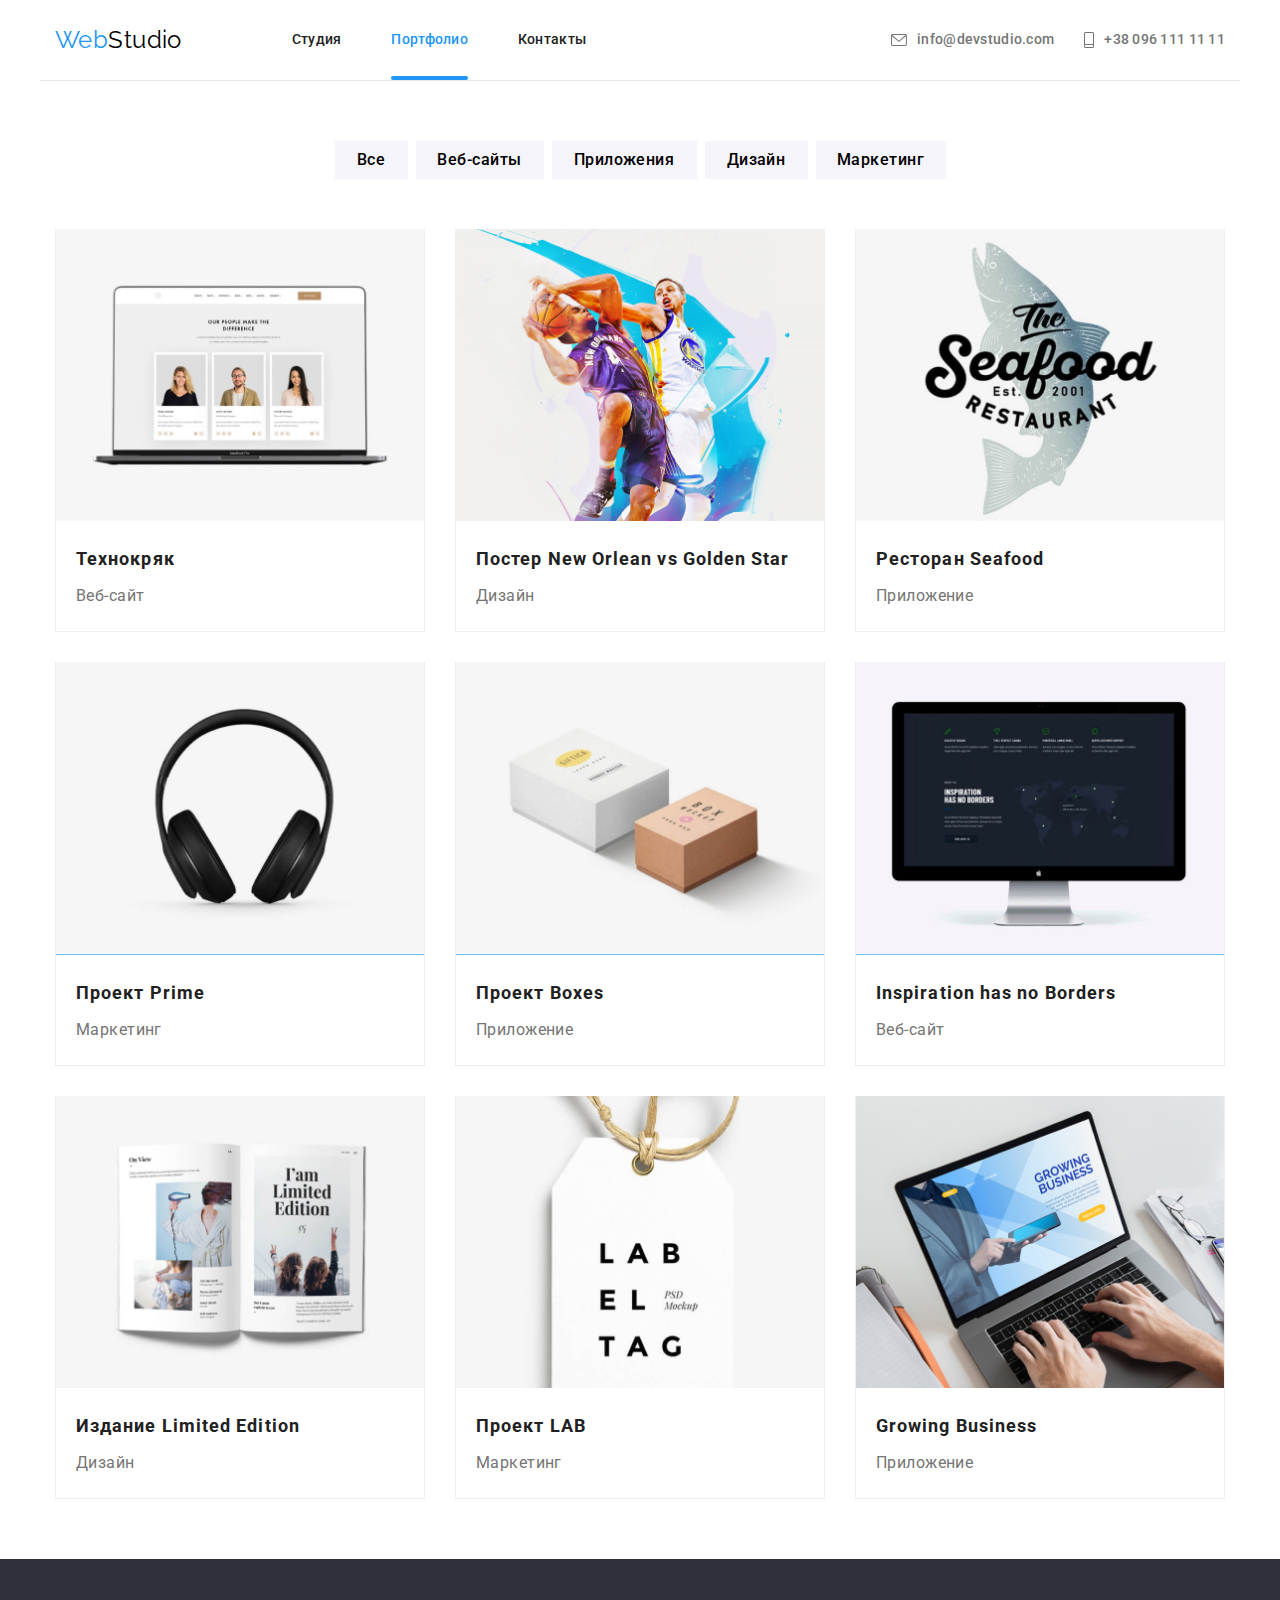
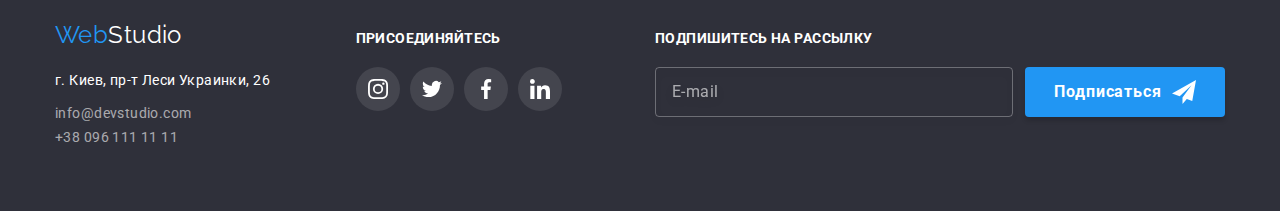
==== commit 58fe5dbd: "add" ====
--- a/portfolio.html
+++ b/portfolio.html
@@ -13,30 +13,53 @@
         <div class="mail-nav"> 
             <nav class="conteiner-nav">
                 <a href="" class="logo">Web<span class="logo__studio">Studio</span></a>
+                <!-- Кнопка для мобилки -->
+                <button type="button" class="menu-button is-open" aria-expanded="false" aria-controls="menu-conteiner" data-menu-button>
+                    <svg width="40", height="40" aria-label="Переключатель мобильного меню">
+                        <use class="menu-button__icon-menu" href="./images/icons.svg#cross"></use>
+                        <use class="menu-button__icon-cross" href="./images/icons.svg#menu"></use>
+                    </svg>
+                </button>
+                <div class="menu-conteiner" id="menu-conteiner" data-menu>
                 <ul class="site-nav list">
                     <li class="site-nav__item"><a href="./index.html" class="site-nav__link">Студия</a></li>
                     <li class="site-nav__item"><a href="" class="site-nav__link current">Портфолио</a></li>
                     <li class="site-nav__item"><a href="./index.html" class="site-nav__link">Контакты</a></li>
                 </ul>
+                <div class="contriner-auth">
+                    <ul class="auth-nav list">
+                        <li class="auth-nav__item icon-envelope">
+                            <a href="mailto:info@devstudio.com" class="auth-nav__link">info@devstudio.com
+                                <svg class="auth-nav__icon" width="16px" heught="12px">
+                                    <use href="./images/symbol-defs.svg#envelope"></use>
+                                </svg>
+                            </a>
+                        </li>
+                        <li class="auth-nav__item icon-vector">
+                            <a href="tel:+380961111111" class="auth-nav__link auth-nav__link--mobile">+38 096 111 11 11
+                                <svg class="auth-nav__icon" width="10px" heught="16px">
+                                    <use href="./images/symbol-defs.svg#vector"></use>
+                                </svg>
+                            </a>
+                        </li>
+                    </ul>
+                </div>
+                <ul class="net__list list">
+                    <li class="net__item">
+                        <a href="" class="net__link">Instagram</a> 
+                    </li>
+                    <li class="net__item">
+                        <a href="" class="net__link">Twitter</a> 
+                    </li>
+                    <li class="net__item">
+                        <a href="" class="net__link">Facebook</a> 
+                    </li>
+                    <li class="net__item">
+                        <a href="" class="net__link">LinkedIn</a> 
+                    </li>
+                </ul>
+                </div>
             </nav>
-            <div class="contriner-auth">
-                <ul class="auth-nav list">
-                    <li class="auth-nav__item icon-envelope">
-                        <a href="mailto:info@devstudio.com" class="auth-nav__link">info@devstudio.com
-                            <svg class="auth-nav__icon" width="16px" heught="12px">
-                                <use href="./images/symbol-defs.svg#envelope"></use>
-                            </svg>
-                        </a>
-                    </li>
-                    <li class="auth-nav__item icon-vector">
-                        <a href="tel:+380961111111" class="auth-nav__link">+38 096 111 11 11
-                            <svg class="auth-nav__icon" width="10px" heught="16px">
-                                <use href="./images/symbol-defs.svg#vector"></use>
-                            </svg>
-                        </a>
-                    </li>
-                </ul>
-            </div>
         </div>
     </header>
     <main>
@@ -56,7 +79,7 @@
                     <li class="services__list">
                         <a href="" class="services__link">
                             <div class="product-overlay">
-                                <img class="product-overlay__img" src="./images/portfolio-services/project-1.jpg" alt="вебсайт на ноутбуке" width="450" height="294">
+                                <img srcset="./images/portfolio-services/project-1-x1.jpg 1x, ./images/portfolio-services/project-1-x2.jpg 2x" class="product-overlay__img" src="./images/portfolio-services/project-1-x1.jpg" alt="вебсайт на ноутбуке" width="450">
                                 <div class="product-overlay__hover">
                                     <p class="product-overlay__text">Ресурс предлагает комплексные предложения с разным уровнем функционала и сервисов. Все это позволит посетителю получить исчерпывающие сведения о компании или частном лице.
                                     </p>
@@ -71,7 +94,7 @@
                     <li class="services__list">
                         <a href="" class="services__link">
                             <div class="product-overlay">
-                                <img class="product-overlay__img" src="./images/portfolio-services/project-2.jpg" alt="два баскетболиста" width="450" height="294">
+                                <img srcset="./images/portfolio-services/project-2-x1.jpg 1x, ./images/portfolio-services/project-2-x2.jpg 2x" class="product-overlay__img" src="./images/portfolio-services/project-2-x1.jpg" alt="два баскетболиста" width="450">
                                 <div class="product-overlay__hover">
                                     <p class="product-overlay__text">Ресурс предлагает комплексные предложения с разным уровнем функционала и сервисов. Все это позволит посетителю получить исчерпывающие сведения о компании или частном лице.
                                     </p>
@@ -86,7 +109,7 @@
                     <li class="services__list">
                         <a href="" class="services__link">
                             <div class="product-overlay">
-                                <img class="product-overlay__img" src="./images/portfolio-services/project-3.jpg" alt="ресторан морской еды" width="450" height="294">
+                                <img srcset="./images/portfolio-services/project-3-x1.jpg 1x, ./images/portfolio-services/project-3-x2.jpg 2x" class="product-overlay__img" src="./images/portfolio-services/project-3-x1.jpg" alt="ресторан морской еды" width="450">
                                 <div class="product-overlay__hover">
                                     <p class="product-overlay__text">Ресурс предлагает комплексные предложения с разным уровнем функционала и сервисов. Все это позволит посетителю получить исчерпывающие сведения о компании или частном лице.
                                     </p>
@@ -101,7 +124,7 @@
                     <li class="services__list">
                         <a href="" class="services__link">
                             <div class="product-overlay">
-                                <img class="product-overlay__img" src="./images/portfolio-services/project-4.jpg" alt="наушники" width="450" height="294">
+                                <img srcset="./images/portfolio-services/project-4-x1.jpg 1x, ./images/portfolio-services/project-4-x2.jpg 2x" class="product-overlay__img" src="./images/portfolio-services/project-4-x1.jpg" alt="наушники" width="450">
                                 <div class="product-overlay__hover">
                                     <p class="product-overlay__text">Ресурс предлагает комплексные предложения с разным уровнем функционала и сервисов. Все это позволит посетителю получить исчерпывающие сведения о компании или частном лице.
                                     </p>
@@ -116,7 +139,7 @@
                     <li class="services__list">
                         <a href="" class="services__link">
                             <div class="product-overlay">
-                                <img class="product-overlay__img" src="./images/portfolio-services/project-5.jpg" alt="две коробки" width="450" height="294">
+                                <img srcset="./images/portfolio-services/project-5-x1.jpg 1x, ./images/portfolio-services/project-5-x2.jpg 2x" class="product-overlay__img" src="./images/portfolio-services/project-5-x1.jpg" alt="две коробки" width="450">
                                 <div class="product-overlay__hover">
                                     <p class="product-overlay__text">Ресурс предлагает комплексные предложения с разным уровнем функционала и сервисов. Все это позволит посетителю получить исчерпывающие сведения о компании или частном лице.
                                     </p>
@@ -131,7 +154,7 @@
                     <li class="services__list">
                         <a href="" class="services__link">
                             <div class="product-overlay">
-                                <img class="product-overlay__img" src="./images/portfolio-services/project-6.jpg" alt="вебсайт на моноблоке" width="450" height="294">
+                                <img srcset="./images/portfolio-services/project-6-x1.jpg 1x, ./images/portfolio-services/project-6-x2.jpg 2x" class="product-overlay__img" src="./images/portfolio-services/project-6-x1.jpg" alt="вебсайт на моноблоке" width="450">
                                 <div class="product-overlay__hover">
                                     <p class="product-overlay__text">Ресурс предлагает комплексные предложения с разным уровнем функционала и сервисов. Все это позволит посетителю получить исчерпывающие сведения о компании или частном лице.
                                     </p>
@@ -146,7 +169,7 @@
                     <li class="services__list">
                         <a href="" class="services__link">
                             <div class="product-overlay">
-                                <img class="product-overlay__img" src="./images/portfolio-services/project-7.jpg" alt="журнал" width="450" height="294">
+                                <img srcset="./images/portfolio-services/project-7-x1.jpg 1x, ./images/portfolio-services/project-7-x2.jpg 2x" class="product-overlay__img" src="./images/portfolio-services/project-7-x1.jpg" alt="журнал" width="450">
                                 <div class="product-overlay__hover">
                                     <p class="product-overlay__text">Ресурс предлагает комплексные предложения с разным уровнем функционала и сервисов. Все это позволит посетителю получить исчерпывающие сведения о компании или частном лице.
                                     </p>
@@ -161,7 +184,7 @@
                     <li class="services__list">
                         <a href="" class="services__link">
                             <div class="product-overlay">
-                                <img class="product-overlay__img" src="./images/portfolio-services/project-8.jpg" alt="этикетка" width="450" height="294">
+                                <img srcset="./images/portfolio-services/project-8-x1.jpg 1x, ./images/portfolio-services/project-8-x2.jpg 2x" class="product-overlay__img" src="./images/portfolio-services/project-8-x1.jpg" alt="этикетка" width="450">
                                 <div class="product-overlay__hover">
                                     <p class="product-overlay__text">Ресурс предлагает комплексные предложения с разным уровнем функционала и сервисов. Все это позволит посетителю получить исчерпывающие сведения о компании или частном лице.
                                     </p>
@@ -176,7 +199,7 @@
                     <li class="services__list">
                         <a href="" class="services__link">
                             <div class="product-overlay">
-                                <img class="product-overlay__img" src="./images/portfolio-services/project-9.jpg" alt="приложение на ноутбуке" width="450" height="294">
+                                <img srcset="./images/portfolio-services/project-9-x1.jpg 1x, ./images/portfolio-services/project-9-x2.jpg 2x" class="product-overlay__img" src="./images/portfolio-services/project-9-x1.jpg" alt="приложение на ноутбуке" width="450">
                                 <div class="product-overlay__hover">
                                     <p class="product-overlay__text">Ресурс предлагает комплексные предложения с разным уровнем функционала и сервисов. Все это позволит посетителю получить исчерпывающие сведения о компании или частном лице.
                                     </p>
--- a/css/main.min.css
+++ b/css/main.min.css
@@ -1,7 +1,7 @@
-html{-webkit-box-sizing:border-box;box-sizing:border-box}*,*::before,*::after{-webkit-box-sizing:inherit;box-sizing:inherit}:root{--primery-text-color: #757575;--title-text-color: #212121;--accent-color: #2196F3;--primery-bgr-color: #E5E5E5;--title-white-color: #FFFFFF;--accent-bgr-color: #F5F4FA;--timing-function: cubic-bezier(0.4, 0, 0.2, 1)}.visually-hidden{position:absolute;white-space:nowrap;width:1px;height:1px;overflow:hidden;border:0;padding:0;clip:rect(0 0 0 0);-webkit-clip-path:inset(50%);clip-path:inset(50%);margin:-1px}body{color:var(--primery-text-color);background-color:var(--title-white-color);font-family:Roboto, sans-serif;letter-spacing:0.03em;font-size:14px;cursor:pointer}h1,h2,h3,h4,h5,h6,p{margin:0}ul{margin:0;padding-left:0;list-style:none}a{text-decoration:none;color:currentColor}.list{padding:0;margin:0;list-style:none}/*! modern-normalize v1.1.0 | MIT License | https://github.com/sindresorhus/modern-normalize */*,::before,::after{-webkit-box-sizing:border-box;box-sizing:border-box}html{line-height:1.15;-webkit-text-size-adjust:100%;-moz-tab-size:4;-o-tab-size:4;tab-size:4}body{margin:0;font-family:system-ui,-apple-system,"Segoe UI",Roboto,Helvetica,Arial,sans-serif,"Apple Color Emoji","Segoe UI Emoji"}hr{height:0;color:inherit}abbr[title]{-webkit-text-decoration:underline dotted;text-decoration:underline dotted}b,strong{font-weight:bolder}code,kbd,samp,pre{font-family:ui-monospace,+html{-webkit-box-sizing:border-box;box-sizing:border-box}*,*::before,*::after{-webkit-box-sizing:inherit;box-sizing:inherit}:root{--primery-text-color: #757575;--title-text-color: #212121;--accent-color: #2196F3;--primery-bgr-color: #E5E5E5;--title-white-color: #FFFFFF;--accent-bgr-color: #F5F4FA;--timing-function: cubic-bezier(0.4, 0, 0.2, 1)}.visually-hidden{position:absolute;white-space:nowrap;width:1px;height:1px;overflow:hidden;border:0;padding:0;clip:rect(0 0 0 0);-webkit-clip-path:inset(50%);clip-path:inset(50%);margin:-1px}/*! modern-normalize v1.1.0 | MIT License | https://github.com/sindresorhus/modern-normalize */*,::before,::after{-webkit-box-sizing:border-box;box-sizing:border-box}html{line-height:1.15;-webkit-text-size-adjust:100%;-moz-tab-size:4;-o-tab-size:4;tab-size:4}body{margin:0;font-family:system-ui,-apple-system,"Segoe UI",Roboto,Helvetica,Arial,sans-serif,"Apple Color Emoji","Segoe UI Emoji"}hr{height:0;color:inherit}abbr[title]{-webkit-text-decoration:underline dotted;text-decoration:underline dotted}b,strong{font-weight:bolder}code,kbd,samp,pre{font-family:ui-monospace,  SFMono-Regular,  Consolas,  'Liberation Mono',  Menlo,- monospace;font-size:1em}small{font-size:80%}sub,sup{font-size:75%;line-height:0;position:relative;vertical-align:baseline}sub{bottom:-0.25em}sup{top:-0.5em}table{text-indent:0;border-color:inherit}button,input,optgroup,select,textarea{font-family:inherit;font-size:100%;line-height:1.15;margin:0}button,select{text-transform:none}button,[type='button'],[type='reset'],[type='submit']{-webkit-appearance:button}::-moz-focus-inner{border-style:none;padding:0}:-moz-focusring{outline:1px dotted ButtonText}:-moz-ui-invalid{box-shadow:none}legend{padding:0}progress{vertical-align:baseline}::-webkit-inner-spin-button,::-webkit-outer-spin-button{height:auto}[type='search']{-webkit-appearance:textfield;outline-offset:-2px}::-webkit-search-decoration{-webkit-appearance:none}::-webkit-file-upload-button{-webkit-appearance:button;font:inherit}summary{display:list-item}.header{background-color:var(--title-white-color);border-bottom-width:1px;border-bottom-style:solid;border-bottom-color:var(--primery-bgr-color)}.mail-nav{min-height:60px;padding-left:15px;padding-right:15px;margin-left:auto;margin-right:auto}@media screen and (min-widht: 480px){.mail-nav{width:480px}}@media screen and (min-widht: 768px){.mail-nav{width:768px}}@media screen and (min-widht: 1200px){.mail-nav{width:1200px}}.logo{color:var(--accent-color);font-family:Raleway, cursive;font-size:26px;line-height:1.19;text-decoration:none}.logo__studio{color:#000000}.site-nav__link{padding-top:32px;padding-bottom:32px;color:var(--title-text-color);font-weight:500;font-size:14px;line-height:1.14;letter-spacing:0.02em;text-decoration:none;-webkit-transition:color 250ms var(--timing-function);transition:color 250ms var(--timing-function)}.site-nav__link:hover,.site-nav__link:focus{color:var(--accent-color)}.site-nav__link.current{color:var(--accent-color)}.site-nav__link.current::after{position:absolute;content:"";bottom:0;left:0;width:100%;min-height:4px;background:var(--accent-color);border-radius:2px}.auth-nav__link{padding-top:32px;padding-bottom:32px;color:var(--primery-text-color);font-weight:500;font-size:14px;line-height:1.14;letter-spacing:0.02em;text-decoration:none;fill:var(--primery-text-color);-webkit-transition:color 250ms var(--timing-function),fill 250ms var(--timing-function);transition:color 250ms var(--timing-function),fill 250ms var(--timing-function)}.auth-nav__link:hover,.auth-nav__link:focus{color:var(--accent-color);fill:var(--accent-color)}.auth-nav__icon{padding:0;border:0;fill:inherit}.overlay{min-height:600px;margin-left:auto;margin-right:auto;background-image:-webkit-gradient(linear, left top, right top, from(rgba(47,48,58,0.4)), to(rgba(47,48,58,0.4))),url(../images/hero/overlay.jpg);background-image:linear-gradient(to right, rgba(47,48,58,0.4), rgba(47,48,58,0.4)),url(../images/hero/overlay.jpg);background-size:cover;background-repeat:no-repeat;background-position:center;background-color:var(--title-text-color)}@media screen and (min-widht: 480px){.overlay{width:480px}}@media screen and (min-widht: 768px){.overlay{width:768px}}@media screen and (min-widht: 1200px){.overlay{width:1200px}}.hero{padding-top:200px;padding-bottom:200px;text-align:center}.hero__title{margin-top:0;margin-bottom:30px;margin-left:auto;margin-right:auto;color:var(--title-white-color);font-weight:900;font-size:44px;line-height:1.36;letter-spacing:0.06em;text-transform:uppercase}.backdrop{position:fixed;top:0;left:0;width:100%;height:100%;background-color:rgba(0,0,0,0.2);z-index:1;opacity:1;-webkit-transition:opacity 250ms var(--timing-function);transition:opacity 250ms var(--timing-function)}.backdrop.is-hidden{opacity:0;pointer-events:none}.backdrop.is-hidden .modal{-webkit-transform:translate(-50%, -50%) scale(1.1);transform:translate(-50%, -50%) scale(1.1)}.modal{position:absolute;top:50%;left:50%;min-height:581px;min-width:528px;padding:40px;background-color:var(--title-white-color);-webkit-transform:translate(-50%, -50%) scale(1);transform:translate(-50%, -50%) scale(1);-webkit-transition:opacity 250ms var(--timing-function);transition:opacity 250ms var(--timing-function)}.button__close{position:absolute;-webkit-box-sizing:border-box;box-sizing:border-box;position:absolute;width:30px;height:30px;right:8px;top:8px;-webkit-box-align:center;-ms-flex-align:center;align-items:center;text-align:center;border-radius:50%;background:var(--title-white-color);border:1px solid rgba(0,0,0,0.1);outline:none}.button__close:focus{border:1px solid #2196F3;border-radius:50%}.button__svg{position:absolute;display:inline-block;top:50%;left:50%;-webkit-transform:translate(-50%, -50%);transform:translate(-50%, -50%);-webkit-transition:opacity 250ms var(--timing-function);transition:opacity 250ms var(--timing-function);width:18px;height:18px}.button__close:focus>.button__svg{fill:var(--accent-color)}.button{width:200px;height:50px;margin-left:auto;margin-right:auto;color:var(--title-white-color);background-color:var(--accent-color);font-weight:700;font-size:16px;line-height:1.88;-webkit-box-align:center;-ms-flex-align:center;align-items:center;letter-spacing:0.06em;text-align:center;background:var(--accent-color);-webkit-box-shadow:0px 4px 4px rgba(0,0,0,0.15);box-shadow:0px 4px 4px rgba(0,0,0,0.15);border-radius:4px;border:none}.form-modal{width:448px;margin-left:auto;margin-right:auto}.form-modal__title{margin-top:0;padding:0;font-weight:700;font-size:20px;line-height:1.15;text-align:center;letter-spacing:0.03em;color:#212121}.form-modal__groop{position:relative;display:-webkit-box;display:-ms-flexbox;display:flex;-webkit-box-orient:vertical;-webkit-box-direction:normal;-ms-flex-direction:column;flex-direction:column;margin-left:auto;margin-bottom:10px}.form-modal__groop label{display:-webkit-box;display:-ms-flexbox;display:flex;margin-right:auto;margin-bottom:4px;font-weight:400;font-size:12px;line-height:14px;letter-spacing:0.01em;color:var(--primery-text-color)}.form-modal__groop input{margin:0;padding-left:42px;width:448px;height:40px;border:1px solid rgba(33,33,33,0.2);border-radius:4px;outline:none}.form-modal__groop input:focus{border:1px solid #2196F3;border-radius:4px}textarea{resize:none}.form-modal__groop textarea{padding:12px 16px;margin:0;height:120px;border:1px solid rgba(33,33,33,0.2);border-radius:4px;outline:none}.form-modal__groop textarea:focus{border:1px solid #2196F3;border-radius:4px}.form-modal__groop textarea::-webkit-input-placeholder{font-weight:400;font-size:12px;line-height:1.17;letter-spacing:0.01em;color:rgba(117,117,117,0.5)}.form-modal__groop textarea:-ms-input-placeholder{font-weight:400;font-size:12px;line-height:1.17;letter-spacing:0.01em;color:rgba(117,117,117,0.5)}.form-modal__groop textarea::-ms-input-placeholder{font-weight:400;font-size:12px;line-height:1.17;letter-spacing:0.01em;color:rgba(117,117,117,0.5)}.form-modal__groop textarea::placeholder{font-weight:400;font-size:12px;line-height:1.17;letter-spacing:0.01em;color:rgba(117,117,117,0.5)}.form-modal__svg{position:absolute;bottom:11px;left:12px;width:18px;height:18px;fill:var(--title-text-color)}.form-modal__groop input:focus+.form-modal__svg{fill:var(--accent-color)}.form-modal__agreement{position:relative;display:-webkit-box;display:-ms-flexbox;display:flex;margin-top:27px;margin-left:11px}.form-modal__input{position:absolute;-webkit-appearance:none;-moz-appearance:none;appearance:none;width:100%;margin:0;font:inherit}.form-modal__text{position:absolute;top:50%;left:25px;-webkit-transform:translateY(-50%);transform:translateY(-50%);-webkit-transition:color 250ms var(--timing-function);transition:color 250ms var(--timing-function);font-weight:400;font-size:14px;line-height:24px;letter-spacing:0.03em;color:var(--primery-text-color)}.form-modal__link{font-weight:400;font-size:12px;line-height:14px;letter-spacing:0.03em;-webkit-text-decoration-line:underline;text-decoration-line:underline;color:var(--accent-color)}.form-modal__icon{position:absolute;top:50%;left:0px;-webkit-transform:translateY(-50%);transform:translateY(-50%);-webkit-transition:color 250ms var(--timing-function);transition:color 250ms var(--timing-function);display:inline-block;width:16px;height:15px;border:2px solid var(--title-text-color);border-radius:4px}.form-modal__agreement:focus-within>.form-modal__icon{background-color:var(--accent-color);border:2px solid transparent;border-radius:4px}.form-modal .button{margin-top:30px}.section{padding-top:94px;padding-bottom:94px}.conteiner{padding-left:15px;padding-right:15px;margin-left:auto;margin-right:auto}@media screen and (min-widht: 480px){.conteiner{width:480px}}@media screen and (min-widht: 768px){.conteiner{width:768px}}@media screen and (min-widht: 1200px){.conteiner{width:1200px}}.development{padding-bottom:94px}.development__title{color:var(--title-text-color);font-weight:700;font-size:36px;line-height:1.17;text-align:center}.peculiarities__list{width:270px}.peculiarities__conteiner{width:270px;height:120px;background:var(--accent-bgr-color);border-radius:4px}.peculiarities__svg{width:70px;height:70px}.peculiarities__title{color:var(--title-text-color);font-weight:700;font-size:14px;line-height:1.14}.peculiarities__text{line-height:1.71}.development__item{position:relative}.development__product{position:absolute;bottom:0;left:0;opacity:0;width:100%;min-height:70px;background-color:rgba(47,48,58,0.8);-webkit-transition:opacity 250ms var(--timing-function);transition:opacity 250ms var(--timing-function)}.development__product:hover,.development__product:focus{opacity:1}.development__text{font-weight:700;font-size:14px;line-height:1.14;text-align:center;letter-spacing:0.03em;text-transform:uppercase;color:var(--title-white-color)}.team{padding-top:94px;padding-bottom:94px;background-color:var(--accent-bgr-color)}.team__title{color:var(--title-text-color);font-weight:700;font-size:36px;line-height:1.17;text-align:center}.team__item{-webkit-box-shadow:0px 1px 3px rgba(0,0,0,0.12),0px 1px 1px rgba(0,0,0,0.14),0px 2px 1px rgba(0,0,0,0.2);box-shadow:0px 1px 3px rgba(0,0,0,0.12),0px 1px 1px rgba(0,0,0,0.14),0px 2px 1px rgba(0,0,0,0.2);border-radius:0px 0px 4px 4px;background-color:var(--title-white-color)}.team__item:not(:last-child){margin-right:30px}.card-set__meta{padding-top:30px;padding-bottom:30px}.card-set__title{color:var(--title-text-color);font-weight:500;font-size:16px;line-height:1.19;text-align:center}.card-set__job{font-size:14px;line-height:1.7;text-align:center}.network{padding:0;width:206px;list-style:none;-webkit-box-align:center;-ms-flex-align:center;align-items:center}.network__item{height:44px;width:44px;-webkit-box-align:center;-ms-flex-align:center;align-items:center}.network__link{padding:0;border:0;border-radius:50%;height:44px;width:44px;color:#AFB1B8;text-align:center;-webkit-transition:background-color 250ms var(--timing-function),color 250ms var(--timing-function);transition:background-color 250ms var(--timing-function),color 250ms var(--timing-function)}.network__link:hover,.network__link:focus{background-color:var(--accent-color);color:var(--title-white-color)}.network__icon{height:20px;width:20px;fill:currentColor}.client{padding-top:94px;padding-bottom:94px}.client__title{font-family:'Roboto';font-style:normal;font-weight:700;font-size:36px;line-height:1.17;text-align:center;letter-spacing:0.03em;color:var(--title-text-color)}.client__list{padding:0;margin:0;list-style:none;-webkit-box-align:center;-ms-flex-align:center;align-items:center}.client__item{-webkit-box-align:center;-ms-flex-align:center;align-items:center}.client__link{margin:0;padding:0;width:170px;height:92px;border:1px solid #AFB1B8;border-radius:4px;background:var(--title-white-color);text-align:center;fill:#AFB1B8;-webkit-transition:border 250ms var(--timing-function),border-radius 250ms var(--timing-function),fill 250ms var(--timing-function);transition:border 250ms var(--timing-function),border-radius 250ms var(--timing-function),fill 250ms var(--timing-function)}.client__link:hover,.client__link:focus{border:1px solid var(--accent-color);border-radius:4px;fill:var(--accent-color)}.client__icon{fill:inherit}.client__icon.group-1{width:41px;height:46.7px}.client__icon.group-2{width:40px;height:52px}.client__icon.group-3{width:43.46px;height:41.18px}.client__icon.group-4{width:84.44px;height:40.62px}.client__icon.group-5{width:62.54px;height:45.43px}.client__icon.group-6{width:93.79px;height:43.93px}.footer{padding-top:60px;padding-bottom:60px;background-color:#2F303A}.basement{padding-left:15px;padding-right:15px;margin-left:auto;margin-right:auto}@media screen and (min-widht: 480px){.basement{width:480px}}@media screen and (min-widht: 768px){.basement{width:768px}}@media screen and (min-widht: 1200px){.basement{width:1200px}}.footer .basement-conteiner{padding-left:0}.logo--footer{margin-top:0;margin-bottom:0}.logo__studio--footer{color:var(--title-white-color)}.address__text{margin-bottom:0;color:var(--title-white-color);line-height:1.71;font-style:normal}.address__link{margin:0;padding:0;color:rgba(255,255,255,0.6);text-decoration:none;line-height:1.71;font-style:normal;-webkit-transition:color 250ms var(--timing-function);transition:color 250ms var(--timing-function)}.address__link:hover,.address__link:focus{color:var(--accent-color)}br{display:none}.basement-social__title{font-weight:700;font-size:14px;line-height:1.14;letter-spacing:0.03em;text-transform:uppercase;color:var(--title-white-color)}.basement-social__list{padding:0;margin:0;list-style:none;-webkit-box-align:center;-ms-flex-align:center;align-items:center}.basement-social__item{height:44px;width:44px}.basement-social__item:not(:last-child){margin-right:10px}.basement-social__link{padding:0;border:0;border-radius:50%;height:44px;width:44px;color:var(--title-white-color);background:rgba(255,255,255,0.1);text-align:center;-webkit-transition:background-color 250ms var(--timing-function);transition:background-color 250ms var(--timing-function)}.basement-social__link:hover,.basement-social__link:focus{background-color:var(--accent-color)}.basement-social__icon{height:20px;width:20px;fill:currentColor}.form{width:570px;padding:0}.form__title{padding:0;font-weight:700;font-size:14px;line-height:1.14;letter-spacing:0.03em;text-transform:uppercase;color:var(--title-white-color)}.form__field{width:358px;height:50px}.form__field input{padding:15px 0px 15px 16px;width:100%;background-color:transparent;border:1px solid rgba(255,255,255,0.3);-webkit-filter:drop-shadow(0px 4px 4px rgba(0,0,0,0.15));filter:drop-shadow(0px 4px 4px rgba(0,0,0,0.15));border-radius:4px;color:var(--title-white-color)}.form__field input::-webkit-input-placeholder{font-weight:400;font-size:16px;line-height:1.25;-webkit-box-align:center;align-items:center;letter-spacing:0.03em;color:rgba(255,255,255,0.6)}.form__field input:-ms-input-placeholder{font-weight:400;font-size:16px;line-height:1.25;-ms-flex-align:center;align-items:center;letter-spacing:0.03em;color:rgba(255,255,255,0.6)}.form__field input::-ms-input-placeholder{font-weight:400;font-size:16px;line-height:1.25;-ms-flex-align:center;align-items:center;letter-spacing:0.03em;color:rgba(255,255,255,0.6)}.form__field input::placeholder{font-weight:400;font-size:16px;line-height:1.25;-webkit-box-align:center;-ms-flex-align:center;align-items:center;letter-spacing:0.03em;color:rgba(255,255,255,0.6)}.form__icon{width:24px;height:24px;fill:var(--title-white-color)}.button--subscribe{display:-webkit-box;display:-ms-flexbox;display:flex;-webkit-box-pack:center;-ms-flex-pack:center;justify-content:center;margin:0;padding:0}.button__text{display:-webkit-box;display:-ms-flexbox;display:flex;margin-right:10px;font-weight:700;font-size:16px;line-height:1.88;text-align:center;-webkit-box-align:center;-ms-flex-align:center;align-items:center;letter-spacing:0.06em;color:var(--title-white-color)}.conteiner-section{padding-top:60px;padding-bottom:60px}.conteiner-portfolio{padding-left:15px;padding-right:15px;margin-left:auto;margin-right:auto}@media screen and (min-widht: 480px){.conteiner-portfolio{width:480px}}@media screen and (min-widht: 768px){.conteiner-portfolio{width:768px}}@media screen and (min-widht: 1200px){.conteiner-portfolio{width:1200px}}.row__list{display:inline}.row__list:not(:last-child){margin-right:8px}.row__btn{height:38px;padding:0;background-color:var(--accent-bgr-color);font-family:inherit;font-weight:500;font-size:16px;line-height:1.63;letter-spacing:0.03em;text-align:center;border:none;-webkit-transition:background-color 250ms var(--timing-function),color 250ms var(--timing-function),border-radius 250ms var(--timing-function),-webkit-box-shadow 250ms var(--timing-function);transition:background-color 250ms var(--timing-function),color 250ms var(--timing-function),border-radius 250ms var(--timing-function),-webkit-box-shadow 250ms var(--timing-function);transition:background-color 250ms var(--timing-function),color 250ms var(--timing-function),box-shadow 250ms var(--timing-function),border-radius 250ms var(--timing-function);transition:background-color 250ms var(--timing-function),color 250ms var(--timing-function),box-shadow 250ms var(--timing-function),border-radius 250ms var(--timing-function),-webkit-box-shadow 250ms var(--timing-function)}.row__btn:hover,.row__btn:focus{color:var(--title-white-color);background-color:var(--accent-color);-webkit-box-shadow:0px 1px 3px rgba(0,0,0,0.12),0px 1px 1px rgba(0,0,0,0.14),0px 2px 1px rgba(0,0,0,0.2);box-shadow:0px 1px 3px rgba(0,0,0,0.12),0px 1px 1px rgba(0,0,0,0.14),0px 2px 1px rgba(0,0,0,0.2);border-radius:0px 0px 4px 4px}.row__btn.current{background-color:var(--accent-color)}.row__btn--oll{width:73px}.row__btn--veb{width:128px}.row__btn--appendix{width:145px}.row__btn--design{width:103px;margin-top:15px;margin-bottom:40px}.row__btn--marketing{width:130px;margin-top:15px;margin-bottom:40px}@media screen and (min-widht: 768px){.services{display:-webkit-box;display:-ms-flexbox;display:flex;-ms-flex-wrap:wrap;flex-wrap:wrap}}.services__list{overflow:hidden;border-right-width:1px;border-right-style:solid;border-right-color:#EEEEEE;border-left-width:1px;border-left-style:solid;border-left-color:#EEEEEE;border-bottom-width:1px;border-bottom-style:solid;border-bottom-color:#EEEEEE;width:354px;-webkit-transition:border-radius 250ms var(--timing-function),-webkit-box-shadow 250ms var(--timing-function);transition:border-radius 250ms var(--timing-function),-webkit-box-shadow 250ms var(--timing-function);transition:box-shadow 250ms var(--timing-function),border-radius 250ms var(--timing-function);transition:box-shadow 250ms var(--timing-function),border-radius 250ms var(--timing-function),-webkit-box-shadow 250ms var(--timing-function)}.services__list:not(:last-child){margin-bottom:30px}.services__list:hover{-webkit-box-shadow:0px 1px 3px rgba(0,0,0,0.12),0px 1px 1px rgba(0,0,0,0.14),0px 2px 1px rgba(0,0,0,0.2);box-shadow:0px 1px 3px rgba(0,0,0,0.12),0px 1px 1px rgba(0,0,0,0.14),0px 2px 1px rgba(0,0,0,0.2);border-radius:0px 0px 4px 4px}.dec__text{font-size:16px;line-height:1.88}.product-overlay{position:relative;overflow:hidden}.product-overlay__hover{position:absolute;top:0;left:0;width:100%;height:100%;padding:63px 24px;background-color:var(--accent-color);-webkit-transform:translateY(100%);transform:translateY(100%);-webkit-transition:-webkit-transform 250ms var(--timing-function);transition:-webkit-transform 250ms var(--timing-function);transition:transform 250ms var(--timing-function);transition:transform 250ms var(--timing-function), -webkit-transform 250ms var(--timing-function)}.services__link:hover .product-overlay__hover,.services__link:focus .product-overlay__hover{-webkit-transform:translateY(0);transform:translateY(0)}.product-overlay__text{font-weight:400;font-size:18px;line-height:1.56;letter-spacing:0.03em;float:left;color:var(--title-white-color)}.desc{padding:20px 20px}.desc__title{margin-bottom:4px;color:var(--title-text-color);font-weight:700;font-size:18px;line-height:2;letter-spacing:0.06em}
+ monospace;font-size:1em}small{font-size:80%}sub,sup{font-size:75%;line-height:0;position:relative;vertical-align:baseline}sub{bottom:-0.25em}sup{top:-0.5em}table{text-indent:0;border-color:inherit}button,input,optgroup,select,textarea{font-family:inherit;font-size:100%;line-height:1.15;margin:0}button,select{text-transform:none}button,[type='button'],[type='reset'],[type='submit']{-webkit-appearance:button}::-moz-focus-inner{border-style:none;padding:0}:-moz-focusring{outline:1px dotted ButtonText}:-moz-ui-invalid{box-shadow:none}legend{padding:0}progress{vertical-align:baseline}::-webkit-inner-spin-button,::-webkit-outer-spin-button{height:auto}[type='search']{-webkit-appearance:textfield;outline-offset:-2px}::-webkit-search-decoration{-webkit-appearance:none}::-webkit-file-upload-button{-webkit-appearance:button;font:inherit}summary{display:list-item}body{color:var(--primery-text-color);background-color:var(--title-white-color);font-family:Roboto, sans-serif;letter-spacing:0.03em;font-size:14px;cursor:pointer}body.modal-open{overflow:hidden}h1,h2,h3,h4,h5,h6,p{margin:0}ul{margin:0;padding-left:0;list-style:none}a{text-decoration:none;color:currentColor}.list{padding:0;margin:0;list-style:none}img{display:block;max-width:100%;height:auto}.header{margin-left:auto;margin-right:auto;background-color:var(--title-white-color);border-bottom-width:1px;border-bottom-style:solid;border-bottom-color:var(--primery-bgr-color)}@media screen and (max-width: 1199px){.header{position:relative}}@media screen and (min-width: 480px){.header{width:480px}}@media screen and (min-width: 768px){.header{width:768px}}@media screen and (min-width: 1200px){.header{width:1200px}}.mail-nav{display:-webkit-box;display:-ms-flexbox;display:flex;-webkit-box-align:center;-ms-flex-align:center;align-items:center;min-height:60px;padding-left:15px;padding-right:15px;margin-left:auto;margin-right:auto}@media screen and (min-width: 768px){.mail-nav{height:80px}}.conteiner-nav{display:-webkit-box;display:-ms-flexbox;display:flex;-webkit-box-align:center;-ms-flex-align:center;align-items:center;width:100%;-webkit-box-pack:justify;-ms-flex-pack:justify;justify-content:space-between}@media screen and (min-width: 768px){.contriner-auth{display:-webkit-box;display:-ms-flexbox;display:flex;margin-left:auto;-webkit-box-align:center;-ms-flex-align:center;align-items:center;margin-top:21px;margin-bottom:21px}}.menu-button{position:absolute;top:10px;right:15px;display:-webkit-inline-box;display:-ms-inline-flexbox;display:inline-flex;margin:0;padding:0;border:none;background-color:transparent}.menu-button .menu-button__icon-cross{display:none}.menu-button.is-open .menu-button__icon-cross{display:block}.menu-button.is-open .menu-button__icon-menu{display:none}@media screen and (min-width: 768px){.menu-button{display:none}}.menu-button__icon-men:hover,:focus{fill:var(--accent-color)}.menu-conteiner{height:796px;background-color:var(--title-white-color);text-align:center;font-size:20px}@media screen and (max-width: 767px){.menu-conteiner{display:none;position:absolute;top:100%;left:0;width:100%;padding:48px 40px}.menu-conteiner.is-open{display:block}}@media screen and (min-width: 768px){.menu-conteiner{display:-webkit-box;display:-ms-flexbox;display:flex;height:80px}}.logo{display:inline-block;-webkit-box-align:center;-ms-flex-align:center;align-items:center;color:var(--accent-color);font-family:Raleway, cursive;font-size:24px;line-height:1.17;text-decoration:none}.logo__studio{color:#000000}.site-nav{display:-webkit-box;display:-ms-flexbox;display:flex}@media screen and (max-width: 768px){.site-nav{-webkit-box-orient:vertical;-webkit-box-direction:normal;-ms-flex-direction:column;flex-direction:column;-webkit-box-align:start;-ms-flex-align:start;align-items:flex-start;margin-bottom:270px}}@media screen and (min-width: 768px){.site-nav{-webkit-box-orient:horizontal;-webkit-box-direction:normal;-ms-flex-direction:row;flex-direction:row;margin-left:88px;margin-right:84px}}@media screen and (min-width: 1200px){.site-nav{margin-left:93px;margin-right:305px}}@media screen and (min-width: 768px){.site-nav__item{position:relative}.site-nav__item:not(:last-child){margin-right:50px}}.site-nav__link{display:block;padding-bottom:32px;-webkit-transition:color 250ms var(--timing-function);transition:color 250ms var(--timing-function)}.site-nav__link:hover,.site-nav__link:focus{color:var(--accent-color)}@media screen and (max-width: 768px){.site-nav__link{font-weight:500;font-size:40px;line-height:1.18;text-align:center;letter-spacing:0.02em;color:var(--title-text-color)}}@media screen and (min-width: 768px){.site-nav__link{padding-top:32px;padding-bottom:32px;color:var(--title-text-color);font-weight:500;font-size:14px;line-height:1.14;letter-spacing:0.02em;text-decoration:none}}.site-nav__link.current{color:var(--accent-color)}@media screen and (min-width: 768px){.site-nav__link.current::after{position:absolute;content:"";bottom:0;left:0;width:100%;min-height:4px;background:var(--accent-color);border-radius:2px}}.auth-nav{display:-webkit-box;display:-ms-flexbox;display:flex;-webkit-box-align:center;-ms-flex-align:center;align-items:center}@media screen and (max-width: 767px){.auth-nav{-webkit-box-orient:vertical;-webkit-box-direction:reverse;-ms-flex-direction:column-reverse;flex-direction:column-reverse}}@media screen and (max-width: 1199px){.auth-nav{-webkit-box-orient:vertical;-webkit-box-direction:normal;-ms-flex-direction:column;flex-direction:column;-webkit-box-align:start;-ms-flex-align:start;align-items:flex-start}}.auth-nav__item{margin:0;padding:0}@media screen and (max-width: 767px){.auth-nav__item:not(:last-child){margin-bottom:8px}}@media screen and (min-width: 768px){.auth-nav__item{display:block;-webkit-box-align:center;-ms-flex-align:center;align-items:center}}@media screen and (max-width: 1199px){.auth-nav__item:not(:last-child){margin-bottom:10px}}@media screen and (min-width: 1200px){.auth-nav__item:not(:last-child){margin-right:30px}}.auth-nav__link{display:-webkit-box;display:-ms-flexbox;display:flex;-webkit-box-orient:horizontal;-webkit-box-direction:reverse;-ms-flex-direction:row-reverse;flex-direction:row-reverse;margin:0;padding:0;max-height:80px;color:var(--primery-text-color);font-weight:500;font-size:14px;line-height:1.14;letter-spacing:0.02em;text-decoration:none;fill:var(--primery-text-color);-webkit-transition:color 250ms var(--timing-function),fill 250ms var(--timing-function);transition:color 250ms var(--timing-function),fill 250ms var(--timing-function)}@media screen and (min-width: 480px) and (max-width: 767px){.auth-nav__link{padding-bottom:32px}.auth-nav__link:hover,.auth-nav__link:focus{font-weight:500;font-size:34px;line-height:1.18;letter-spacing:0.02em;color:var(--accent-color)}}@media screen and (min-width: 768px){.auth-nav__link:hover,.auth-nav__link:focus{color:var(--accent-color);fill:var(--accent-color);font-size:14px;line-height:1.14}}@media screen and (min-width: 1200px){.auth-nav__link{-webkit-box-pack:center;-ms-flex-pack:center;justify-content:center;-webkit-box-align:center;-ms-flex-align:center;align-items:center;padding-top:32px;padding-bottom:32px;max-height:80px}}.auth-nav__icon{padding:0;border:0;margin-right:8px;height:14px;fill:inherit}@media screen and (max-width: 767px){.auth-nav__icon{display:none}}@media screen and (min-width: 1200px){.auth-nav__icon{display:-webkit-box;display:-ms-flexbox;display:flex;-webkit-box-pack:center;-ms-flex-pack:center;justify-content:center;-webkit-box-align:center;-ms-flex-align:center;align-items:center;margin-right:10px;height:80px}}.net__list{display:-webkit-box;display:-ms-flexbox;display:flex;margin-top:32px}@media screen and (min-width: 768px){.net__list{display:none}}.net__item:not(:last-child){margin-right:20px}.net__link{font-weight:500;font-size:18px;line-height:1.22;letter-spacing:0.02em;color:var(--accent-color)}.overlay{min-height:400px;max-width:1600px;margin-left:auto;margin-right:auto;background-image:-webkit-gradient(linear, left top, right top, from(rgba(47,48,58,0.4)), to(rgba(47,48,58,0.4))),url(/images/hero/overlay-1x.jpg);background-image:linear-gradient(to right, rgba(47,48,58,0.4), rgba(47,48,58,0.4)),url(/images/hero/overlay-1x.jpg);background-size:cover;background-repeat:no-repeat;background-position:center;background-color:var(--title-text-color)}@media screen and (min-width: 1200px){.overlay{min-height:600px}}@media (min-device-pixel-ratio: 2), (-webkit-min-device-pixel-ratio: 2), (min-resolution: 192dpi), (min-resolution: 2dppx){.overlay{background-image:url("/images/hero/overlay-2x.jpg")}}.hero{padding-top:200px;padding-bottom:200px;text-align:center}.hero__title{margin-top:0;margin-bottom:30px;margin-left:auto;margin-right:auto;color:var(--title-white-color);font-weight:900;font-size:26px;line-height:1.61;letter-spacing:0.06em;text-transform:uppercase;text-align:center}@media screen and (min-width: 768px){.hero__title{width:364px}}@media screen and (min-width: 1200px){.hero__title{width:696px;font-size:44px;line-height:1.36}}.backdrop{position:fixed;top:0;left:0;width:100%;height:100%;background-color:rgba(0,0,0,0.2);z-index:1;padding:93px 15px 94px 15px;overflow-y:scroll;opacity:1;-webkit-transition:opacity 250ms var(--timing-function);transition:opacity 250ms var(--timing-function)}@media screen and (min-width: 768px){.backdrop{padding:208px 159px 207px 159px}}@media screen and (min-width: 1200px){.backdrop{padding:221px 536px 222px 536px}}.backdrop.is-hidden{opacity:0;pointer-events:none}.backdrop.is-hidden .modal{-webkit-transform:translate(-50%, -50%) scale(1.1);transform:translate(-50%, -50%) scale(1.1)}.modal{position:relative;min-height:609px;max-width:450px;padding:40px;background-color:var(--title-white-color)}@media screen and (min-width: 768px){.modal{position:absolute;top:50%;left:50%;-webkit-transform:translate(-50%, -50%) scale(1);transform:translate(-50%, -50%) scale(1);-webkit-transition:opacity 250ms var(--timing-function);transition:opacity 250ms var(--timing-function)}}@media screen and (min-width: 1200px){.modal{max-height:581px;max-width:528px;position:absolute;top:50%;left:50%;-webkit-transform:translate(-50%, -50%) scale(1);transform:translate(-50%, -50%) scale(1);-webkit-transition:opacity 250ms var(--timing-function);transition:opacity 250ms var(--timing-function)}}.button__close{position:absolute;-webkit-box-sizing:border-box;box-sizing:border-box;position:absolute;width:30px;height:30px;right:8px;top:8px;-webkit-box-align:center;-ms-flex-align:center;align-items:center;text-align:center;border-radius:50%;background:var(--title-white-color);border:1px solid rgba(0,0,0,0.1);outline:none}.button__close:focus{border:1px solid #2196F3;border-radius:50%}.button__svg{position:absolute;display:inline-block;top:50%;left:50%;-webkit-transform:translate(-50%, -50%);transform:translate(-50%, -50%);-webkit-transition:opacity 250ms var(--timing-function);transition:opacity 250ms var(--timing-function);width:18px;height:18px}.button__close:focus>.button__svg{fill:var(--accent-color)}.button{width:200px;height:50px;margin-left:auto;margin-right:auto;color:var(--title-white-color);background-color:var(--accent-color);font-weight:700;font-size:16px;line-height:1.88;-webkit-box-align:center;-ms-flex-align:center;align-items:center;letter-spacing:0.06em;text-align:center;background:var(--accent-color);-webkit-box-shadow:0px 4px 4px rgba(0,0,0,0.15);box-shadow:0px 4px 4px rgba(0,0,0,0.15);border-radius:4px;border:none}.form-modal{width:100%;margin-left:auto;margin-right:auto}.form-modal__title{margin-top:0;padding:0;font-weight:700;font-size:20px;line-height:1.15;text-align:center;letter-spacing:0.03em;color:#212121}.form-modal__groop{position:relative;display:-webkit-box;display:-ms-flexbox;display:flex;-webkit-box-orient:vertical;-webkit-box-direction:normal;-ms-flex-direction:column;flex-direction:column;margin-left:auto;margin-bottom:10px}.form-modal__groop label{display:-webkit-box;display:-ms-flexbox;display:flex;margin-right:auto;margin-bottom:4px;font-weight:400;font-size:12px;line-height:14px;letter-spacing:0.01em;color:var(--primery-text-color)}.form-modal__groop input{margin:0;padding-left:42px;width:100%;height:40px;border:1px solid rgba(33,33,33,0.2);border-radius:4px;outline:none}.form-modal__groop input:focus{border:1px solid #2196F3;border-radius:4px}@media screen and (min-width: 1200px){.form-modal__groop input{width:448px}}textarea{resize:none}.form-modal__groop textarea{padding:12px 16px;margin:0;width:100%;height:120px;border:1px solid rgba(33,33,33,0.2);border-radius:4px;outline:none}.form-modal__groop textarea:focus{border:1px solid #2196F3;border-radius:4px}.form-modal__groop textarea::-webkit-input-placeholder{font-weight:400;font-size:12px;line-height:1.17;letter-spacing:0.01em;color:rgba(117,117,117,0.5)}.form-modal__groop textarea:-ms-input-placeholder{font-weight:400;font-size:12px;line-height:1.17;letter-spacing:0.01em;color:rgba(117,117,117,0.5)}.form-modal__groop textarea::-ms-input-placeholder{font-weight:400;font-size:12px;line-height:1.17;letter-spacing:0.01em;color:rgba(117,117,117,0.5)}.form-modal__groop textarea::placeholder{font-weight:400;font-size:12px;line-height:1.17;letter-spacing:0.01em;color:rgba(117,117,117,0.5)}@media screen and (min-width: 1200px){.form-modal__groop textarea{width:448px}}.form-modal__svg{position:absolute;bottom:11px;left:12px;width:18px;height:18px;fill:var(--title-text-color)}.form-modal__groop input:focus+.form-modal__svg{fill:var(--accent-color)}.modal-field{text-align:left}.modal-field__label{font-weight:400;font-size:14px;line-height:1.17;letter-spacing:0.03em;color:var(--primery-text-color)}.modal-field__link{font-weight:400;font-size:12px;line-height:1.17;letter-spacing:0.03em;-webkit-text-decoration-line:underline;text-decoration-line:underline;color:var(--accent-color);text-align:left}.modal-field__label span{width:16px;height:15px;border:2px solid var(--title-text-color);border-radius:4px;display:-webkit-inline-box;display:-ms-inline-flexbox;display:inline-flex;-webkit-box-pack:center;-ms-flex-pack:center;justify-content:center;-webkit-box-align:center;-ms-flex-align:center;align-items:center}.modal-field__icon{fill:transparent}.modal-field__input:checked+.modal-field__label span{background-color:var(--accent-color);border:none}.modal-field__input:checked+.modal-field__label .modal-field__icon{fill:var(--title-white-color)}.form-modal .button{margin-top:30px}.section{padding-top:60px;padding-bottom:60px}@media screen and (min-width: 1200px){.section{padding-top:94px;padding-bottom:94px}}.conteiner{padding-left:15px;padding-right:15px;margin-left:auto;margin-right:auto}@media screen and (min-width: 480px){.conteiner{width:480px}}@media screen and (min-width: 768px){.conteiner{width:768px}}@media screen and (min-width: 1200px){.conteiner{width:1200px}}.development{padding-bottom:94px}.development__title{color:var(--title-text-color);font-weight:700;font-size:36px;line-height:1.17;text-align:center}.peculiarities__list{display:block}@media screen and (min-width: 768px){.peculiarities__list{display:-webkit-box;display:-ms-flexbox;display:flex;-ms-flex-wrap:wrap;flex-wrap:wrap;margin:-15px}}@media screen and (min-width: 1200px){.peculiarities__list{-webkit-box-orient:horizontal;-webkit-box-direction:normal;-ms-flex-direction:row;flex-direction:row;-webkit-box-pack:center;-ms-flex-pack:center;justify-content:center;margin:0 auto}}.peculiarities__item{width:100%;margin-bottom:30px}.peculiarities__item:last-child{margin-bottom:0}@media screen and (min-width: 768px) and (max-width: 1199px){.peculiarities__item{width:354px;-ms-flex-preferred-size:calc(100-2 * 30px / 2);flex-basis:calc(100-2 * 30px / 2);margin:15px}}@media screen and (min-width: 1200px){.peculiarities__item{width:270px;margin-right:30px}.peculiarities__item:last-child{margin-right:0}}.peculiarities__conteiner{display:-webkit-box;display:-ms-flexbox;display:flex;-webkit-box-pack:center;-ms-flex-pack:center;justify-content:center;-webkit-box-align:center;-ms-flex-align:center;align-items:center;height:120px;background:var(--accent-bgr-color);border-radius:4px}@media screen and (max-width: 1199px){.peculiarities__conteiner{-ms-flex-preferred-size:50%;flex-basis:50%}}@media screen and (min-width: 1200px){.peculiarities__conteiner{width:270px}}.peculiarities__svg{width:70px;height:70px}.peculiarities__title{margin-top:30px;margin-bottom:10px;color:var(--title-text-color);font-weight:700;font-size:14px;line-height:1.14;text-align:center}@media screen and (min-width: 768px){.peculiarities__title{text-transform:uppercase;text-align:left}}@media screen and (min-width: 1200px){.peculiarities__title{text-align:center}}.peculiarities__text{line-height:1.71}@media screen and (min-width: 1200px){.peculiarities__text{margin-top:0;margin-bottom:0}}.development{display:none}@media screen and (min-width: 1200px){.development{display:block}}.development__title{margin-bottom:50px}.development__list{display:-webkit-box;display:-ms-flexbox;display:flex;-webkit-box-pack:center;-ms-flex-pack:center;justify-content:center}.development__item{position:relative}.development__item:not(:last-child){margin-right:30px}.development__product{position:absolute;bottom:0;left:0;opacity:0;width:100%;min-height:70px;background-color:rgba(47,48,58,0.8);-webkit-transition:opacity 250ms var(--timing-function);transition:opacity 250ms var(--timing-function)}.development__product:hover,.development__product:focus{opacity:1}.development__text{margin-top:27px;margin-bottom:27px;font-weight:700;font-size:14px;line-height:1.14;text-align:center;letter-spacing:0.03em;text-transform:uppercase;color:var(--title-white-color)}.team{padding-top:60px;padding-bottom:60px;background-color:var(--accent-bgr-color)}@media screen and (min-width: 1200px){.team{padding-top:94px;padding-bottom:94px}}.team__title{color:var(--title-text-color);font-weight:700;font-size:28px;line-height:1.17;text-align:center;margin-bottom:30px}@media screen and (min-width: 768px){.team__title{line-height:1.18;letter-spacing:0.03em}}@media screen and (max-width: 1199px){.team__list{display:-webkit-box;display:-ms-flexbox;display:flex;-ms-flex-wrap:wrap;flex-wrap:wrap;margin:-15px}}@media screen and (min-width: 1200px){.team__list{display:-webkit-box;display:-ms-flexbox;display:flex;-webkit-box-pack:center;-ms-flex-pack:center;justify-content:center}}.team__item{-webkit-box-shadow:0px 1px 3px rgba(0,0,0,0.12),0px 1px 1px rgba(0,0,0,0.14),0px 2px 1px rgba(0,0,0,0.2);box-shadow:0px 1px 3px rgba(0,0,0,0.12),0px 1px 1px rgba(0,0,0,0.14),0px 2px 1px rgba(0,0,0,0.2);border-radius:0px 0px 4px 4px;background-color:var(--title-white-color)}@media screen and (max-width: 767px){.team__item:not(:last-child){margin-bottom:30px}}@media screen and (max-width: 1199px){.team__item{-ms-flex-preferred-size:calc(100-2 * 30px / 2);flex-basis:calc(100-2 * 30px / 2);margin:15px}}@media screen and (min-width: 1200px){.team__item:not(:last-child){margin-right:30px}}.card-set__img{width:450px;height:460px}@media screen and (min-width: 768px){.card-set__img{width:354px;height:374px}}@media screen and (min-width: 1200px){.card-set__img{width:270px;height:260px}}.card-set__meta{padding-top:30px;padding-bottom:24px}.card-set__title{color:var(--title-text-color);font-weight:500;font-size:16px;line-height:1.19;text-align:center}.card-set__job{margin-top:10px;margin-bottom:16px;font-size:14px;line-height:1.7;text-align:center}.network{display:-webkit-box;display:-ms-flexbox;display:flex;padding:0;width:206px;list-style:none;-webkit-box-align:center;-ms-flex-align:center;align-items:center;margin-left:auto;margin-right:auto}@media screen and (min-width: 1200px){.network{margin:16px 32px 0px 32px}}.network__item{height:44px;width:44px;-webkit-box-align:center;-ms-flex-align:center;align-items:center}.network__item:not(:last-child){margin-right:10px}.network__link{display:-webkit-box;display:-ms-flexbox;display:flex;-webkit-box-pack:center;-ms-flex-pack:center;justify-content:center;-webkit-box-align:center;-ms-flex-align:center;align-items:center;padding:0;border:0;border-radius:50%;height:44px;width:44px;color:#AFB1B8;text-align:center;-webkit-transition:background-color 250ms var(--timing-function),color 250ms var(--timing-function);transition:background-color 250ms var(--timing-function),color 250ms var(--timing-function)}.network__link:hover,.network__link:focus{background-color:var(--accent-color);color:var(--title-white-color)}.network__icon{height:20px;width:20px;fill:currentColor}.client{padding-top:60px;padding-bottom:60px}@media screen and (min-width: 1200px){.client{padding-top:94px;padding-bottom:94px}}.client__title{margin-bottom:30px;font-weight:700;font-size:28px;line-height:1.18;text-align:center;letter-spacing:0.03em;color:var(--title-text-color)}@media screen and (min-width: 1200px){.client__title{margin-top:0;margin-bottom:50px;font-size:36px;line-height:1.17}}.client__list{display:-webkit-box;display:-ms-flexbox;display:flex;-ms-flex-wrap:wrap;flex-wrap:wrap;padding:0;list-style:none;-webkit-box-align:center;-ms-flex-align:center;align-items:center;-webkit-box-pack:center;-ms-flex-pack:center;justify-content:center}@media screen and (max-width: 1199px){.client__list{margin:-15px}}.client__item{-webkit-box-align:center;-ms-flex-align:center;align-items:center}@media screen and (max-width: 767px){.client__item{-ms-flex-preferred-size:calc(100-2 * 30px / 2);flex-basis:calc(100-2 * 30px / 2);margin:15px}}@media screen and (min-width: 768px) and (max-width: 1199px){.client__item{-ms-flex-preferred-size:calc(100-3 * 30px / 3);flex-basis:calc(100-3 * 30px / 3);margin:15px}}@media screen and (min-width: 1200px){.client__item:not(:last-child){margin-right:30px}}.client__link{display:-webkit-box;display:-ms-flexbox;display:flex;-webkit-box-pack:center;-ms-flex-pack:center;justify-content:center;-webkit-box-align:center;-ms-flex-align:center;align-items:center;margin:0;padding:0;width:210px;height:92px;border:1px solid #AFB1B8;border-radius:4px;background:var(--title-white-color);text-align:center;fill:#AFB1B8;-webkit-transition:border 250ms var(--timing-function),border-radius 250ms var(--timing-function),fill 250ms var(--timing-function);transition:border 250ms var(--timing-function),border-radius 250ms var(--timing-function),fill 250ms var(--timing-function)}.client__link:hover,.client__link:focus{border:1px solid var(--accent-color);border-radius:4px;fill:var(--accent-color)}@media screen and (min-width: 768px){.client__link{width:226px}}@media screen and (min-width: 1200px){.client__link{width:170px;height:92px}}.client__icon{fill:inherit}.client__icon.group-1{width:41px;height:46.7px}.client__icon.group-2{width:40px;height:52px}.client__icon.group-3{width:43.46px;height:41.18px}.client__icon.group-4{width:84.44px;height:40.62px}.client__icon.group-5{width:62.54px;height:45.43px}.client__icon.group-6{width:93.79px;height:43.93px}.footer{padding-top:60px;padding-bottom:60px;background-color:#2F303A}.basement{padding-left:15px;padding-right:15px;margin-left:auto;margin-right:auto;-webkit-box-pack:justify;-ms-flex-pack:justify;justify-content:space-between}@media screen and (min-width: 480px){.basement{width:480px}}@media screen and (min-width: 768px){.basement{width:768px}}@media screen and (min-width: 1200px){.basement{width:1200px;display:-webkit-box;display:-ms-flexbox;display:flex;-webkit-box-align:center;-ms-flex-align:center;align-items:center;height:132px}}.footer .basement-conteiner{padding-left:0}@media screen and (min-width: 768px) and (max-width: 767px){.footer .basement-conteiner{margin-left:61px}}@media screen and (min-width: 1200px){.footer .basement-conteiner{margin-right:70px;padding-right:15px}}@media screen and (min-width: 768px) and (max-width: 1199px){.wrap{margin-bottom:60px}}@media screen and (min-width: 768px){.wrap{display:-webkit-box;display:-ms-flexbox;display:flex;-webkit-box-pack:justify;-ms-flex-pack:justify;justify-content:space-between;-webkit-box-align:start;-ms-flex-align:start;align-items:flex-start}}.logo--footer{margin-top:0;margin-bottom:0;display:-webkit-box;display:-ms-flexbox;display:flex;-webkit-box-align:center;-ms-flex-align:center;align-items:center;-webkit-box-pack:center;-ms-flex-pack:center;justify-content:center}@media screen and (min-width: 1200px){.logo--footer{-webkit-box-pack:left;-ms-flex-pack:left;justify-content:left}}.logo__studio--footer{color:var(--title-white-color)}.address__text{margin-top:20px;margin-bottom:0;color:var(--title-white-color);line-height:1.71;font-style:normal}@media screen and (max-width: 1199px){.address__text{text-align:center}}.address__link{padding:0;color:rgba(255,255,255,0.6);text-decoration:none;line-height:1.71;font-style:normal;-webkit-transition:color 250ms var(--timing-function);transition:color 250ms var(--timing-function)}.address__link:hover,.address__link:focus{color:var(--accent-color)}@media screen and (min-width: 1200px){.address__list{margin-top:9px}}@media screen and (max-width: 1200px){.address__item{margin-top:8px;text-align:center}}@media screen and (min-width: 1200px){.address__item{margin-top:0;text-align:left}}br{display:none}@media screen and (max-width: 767px){.basement-social{margin-top:60px;margin-bottom:60px}}@media screen and (min-width: 768px){.basement-social{margin-top:5px;margin-right:74px}}@media screen and (min-width: 1200px){.basement-social{display:block;margin-right:93px;margin-bottom:40px;margin-top:12px}}.basement-social__title{margin-bottom:20px;font-weight:700;font-size:14px;line-height:1.14;letter-spacing:0.03em;text-transform:uppercase;color:var(--title-white-color);text-align:center}@media screen and (min-width: 1200px){.basement-social__title{text-align:left}}.basement-social__list{display:-webkit-box;display:-ms-flexbox;display:flex;-webkit-box-align:center;-ms-flex-align:center;align-items:center;padding:0;margin:0;list-style:none}@media screen and (max-width: 1200px){.basement-social__list{-webkit-box-pack:center;-ms-flex-pack:center;justify-content:center}}.basement-social__item{height:44px;width:44px}.basement-social__item:not(:last-child){margin-right:10px}.basement-social__link{display:-webkit-box;display:-ms-flexbox;display:flex;-webkit-box-pack:center;-ms-flex-pack:center;justify-content:center;-webkit-box-align:center;-ms-flex-align:center;align-items:center;padding:0;border:0;border-radius:50%;height:44px;width:44px;color:var(--title-white-color);background:rgba(255,255,255,0.1);text-align:center;-webkit-transition:background-color 250ms var(--timing-function);transition:background-color 250ms var(--timing-function)}.basement-social__link:hover,.basement-social__link:focus{background-color:var(--accent-color)}.basement-social__icon{height:20px;width:20px;fill:currentColor}.form{width:450px;padding:0;margin:0 auto}@media screen and (min-width: 1200px){.form{width:570px;margin-bottom:22px;margin-left:0;margin-right:0;margin-top:0}}.form__title{padding:0;font-weight:700;font-size:14px;line-height:1.14;letter-spacing:0.03em;text-transform:uppercase;color:var(--title-white-color)}@media screen and (max-width: 1199px){.form__title{text-align:center}}@media screen and (min-width: 1200px){.form__title{margin-bottom:20px;text-align:left}}@media screen and (min-width: 1200px){.form__flex{display:-webkit-box;display:-ms-flexbox;display:flex}}.form__field{width:450px;height:50px}@media screen and (min-width: 1200px){.form__field{display:-webkit-box;display:-ms-flexbox;display:flex;width:358px;height:50px;margin-right:12px}}.form__field input{margin-top:20px;margin-bottom:20px;padding:15px 0px 15px 16px;width:100%;background-color:transparent;border:1px solid rgba(255,255,255,0.3);-webkit-filter:drop-shadow(0px 4px 4px rgba(0,0,0,0.15));filter:drop-shadow(0px 4px 4px rgba(0,0,0,0.15));border-radius:4px;color:var(--title-white-color)}.form__field input::-webkit-input-placeholder{font-weight:400;font-size:16px;line-height:1.25;-webkit-box-align:center;align-items:center;letter-spacing:0.03em;color:rgba(255,255,255,0.6)}.form__field input:-ms-input-placeholder{font-weight:400;font-size:16px;line-height:1.25;-ms-flex-align:center;align-items:center;letter-spacing:0.03em;color:rgba(255,255,255,0.6)}.form__field input::-ms-input-placeholder{font-weight:400;font-size:16px;line-height:1.25;-ms-flex-align:center;align-items:center;letter-spacing:0.03em;color:rgba(255,255,255,0.6)}.form__field input::placeholder{font-weight:400;font-size:16px;line-height:1.25;-webkit-box-align:center;-ms-flex-align:center;align-items:center;letter-spacing:0.03em;color:rgba(255,255,255,0.6)}@media screen and (min-width: 1200px){.form__field input{margin:0}}.form__icon{width:24px;height:24px;fill:var(--title-white-color)}@media screen and (min-width: 1200px){.form__icon{display:-webkit-box;display:-ms-flexbox;display:flex}}.button--subscribe{display:-webkit-box;display:-ms-flexbox;display:flex;-webkit-box-pack:center;-ms-flex-pack:center;justify-content:center;margin:0;padding:0;margin-right:auto;margin-left:auto}.button__text{display:-webkit-box;display:-ms-flexbox;display:flex;margin-right:10px;font-weight:700;font-size:16px;line-height:1.88;text-align:center;-webkit-box-align:center;-ms-flex-align:center;align-items:center;letter-spacing:0.06em;color:var(--title-white-color)}.conteiner-section{padding-top:60px;padding-bottom:60px}.conteiner-portfolio{padding-left:15px;padding-right:15px;margin-left:auto;margin-right:auto}@media screen and (min-width: 480px){.conteiner-portfolio{width:480px}}@media screen and (min-width: 768px){.conteiner-portfolio{width:768px}}@media screen and (min-width: 1200px){.conteiner-portfolio{width:1200px}}.row{margin-bottom:40px}@media screen and (min-width: 768px){.row{display:-webkit-box;display:-ms-flexbox;display:flex;-webkit-box-pack:center;-ms-flex-pack:center;justify-content:center}}@media screen and (min-width: 768px) and (max-width: 1199px){.row{margin-bottom:30px}}@media screen and (min-width: 1200px){.row{margin-bottom:50px}}.row__list{display:inline}.row__list:not(:last-child){margin-right:8px}.row__btn{height:38px;padding:0;background-color:var(--accent-bgr-color);font-family:inherit;font-weight:500;font-size:16px;line-height:1.63;letter-spacing:0.03em;text-align:center;border:none;-webkit-transition:background-color 250ms var(--timing-function),color 250ms var(--timing-function),border-radius 250ms var(--timing-function),-webkit-box-shadow 250ms var(--timing-function);transition:background-color 250ms var(--timing-function),color 250ms var(--timing-function),border-radius 250ms var(--timing-function),-webkit-box-shadow 250ms var(--timing-function);transition:background-color 250ms var(--timing-function),color 250ms var(--timing-function),box-shadow 250ms var(--timing-function),border-radius 250ms var(--timing-function);transition:background-color 250ms var(--timing-function),color 250ms var(--timing-function),box-shadow 250ms var(--timing-function),border-radius 250ms var(--timing-function),-webkit-box-shadow 250ms var(--timing-function)}.row__btn:hover,.row__btn:focus{color:var(--title-white-color);background-color:var(--accent-color);-webkit-box-shadow:0px 1px 3px rgba(0,0,0,0.12),0px 1px 1px rgba(0,0,0,0.14),0px 2px 1px rgba(0,0,0,0.2);box-shadow:0px 1px 3px rgba(0,0,0,0.12),0px 1px 1px rgba(0,0,0,0.14),0px 2px 1px rgba(0,0,0,0.2);border-radius:0px 0px 4px 4px}.row__btn.current{background-color:var(--accent-color)}.row__btn--oll{width:73px}.row__btn--veb{width:128px}.row__btn--appendix{width:145px}.row__btn--design{width:103px}@media screen and (max-width: 767px){.row__btn--design{margin-top:15px}}.row__btn--marketing{width:130px}@media screen and (max-width: 767px){.row__btn--marketing{margin-top:15px}}@media screen and (min-width: 768px){.services{display:-webkit-box;display:-ms-flexbox;display:flex;-ms-flex-wrap:wrap;flex-wrap:wrap}}@media screen and (min-width: 768px){.services{margin:-15px}}.services__list{overflow:hidden;border-right-width:1px;border-right-style:solid;border-right-color:#EEEEEE;border-left-width:1px;border-left-style:solid;border-left-color:#EEEEEE;border-bottom-width:1px;border-bottom-style:solid;border-bottom-color:#EEEEEE;-webkit-transition:border-radius 250ms var(--timing-function),-webkit-box-shadow 250ms var(--timing-function);transition:border-radius 250ms var(--timing-function),-webkit-box-shadow 250ms var(--timing-function);transition:box-shadow 250ms var(--timing-function),border-radius 250ms var(--timing-function);transition:box-shadow 250ms var(--timing-function),border-radius 250ms var(--timing-function),-webkit-box-shadow 250ms var(--timing-function)}.services__list:hover{-webkit-box-shadow:0px 1px 3px rgba(0,0,0,0.12),0px 1px 1px rgba(0,0,0,0.14),0px 2px 1px rgba(0,0,0,0.2);box-shadow:0px 1px 3px rgba(0,0,0,0.12),0px 1px 1px rgba(0,0,0,0.14),0px 2px 1px rgba(0,0,0,0.2);border-radius:0px 0px 4px 4px}@media screen and (max-width: 767px){.services__list:not(:last-child){margin-bottom:30px}}@media screen and (min-width: 768px){.services__list{width:354px}}@media screen and (min-width: 768px) and (max-width: 1199px){.services__list{-ms-flex-preferred-size:calc(100-2 * 30px / 2);flex-basis:calc(100-2 * 30px / 2);margin:15px}}@media screen and (min-width: 1200px){.services__list{width:370px;-ms-flex-preferred-size:calc(100-3 * 30px / 3);flex-basis:calc(100-3 * 30px / 3);margin:15px}}.dec__text{font-size:16px;line-height:1.88}.product-overlay{position:relative;overflow:hidden}.product-overlay__hover{position:absolute;top:0;left:0;width:100%;height:100%;padding:63px 24px;background-color:var(--accent-color);-webkit-transform:translateY(100%);transform:translateY(100%);-webkit-transition:-webkit-transform 250ms var(--timing-function);transition:-webkit-transform 250ms var(--timing-function);transition:transform 250ms var(--timing-function);transition:transform 250ms var(--timing-function), -webkit-transform 250ms var(--timing-function)}.services__link:hover .product-overlay__hover,.services__link:focus .product-overlay__hover{-webkit-transform:translateY(0);transform:translateY(0)}.product-overlay__text{font-weight:400;font-size:18px;line-height:1.56;letter-spacing:0.03em;float:left;color:var(--title-white-color)}.desc{padding:20px 20px}.desc__title{margin-bottom:4px;color:var(--title-text-color);font-weight:700;font-size:18px;line-height:2;letter-spacing:0.06em}
 /*# sourceMappingURL=main.min.css.map */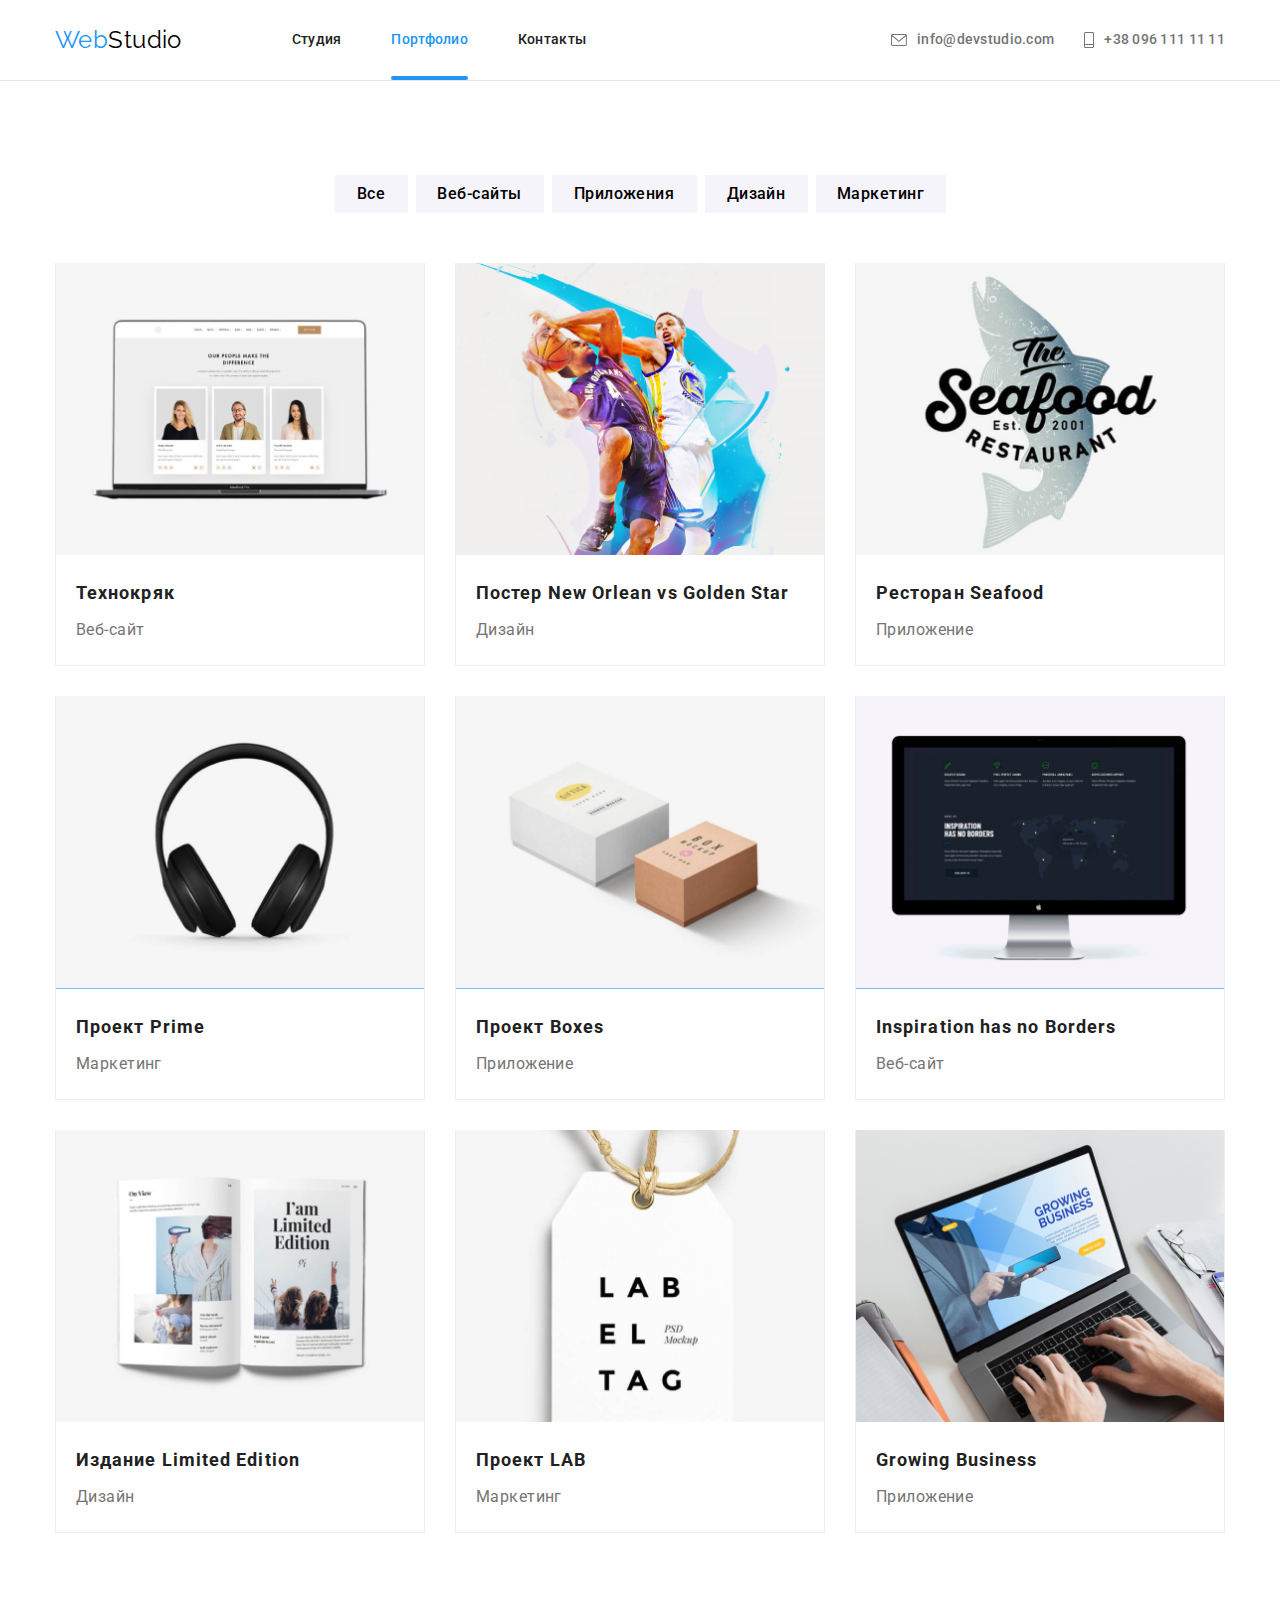
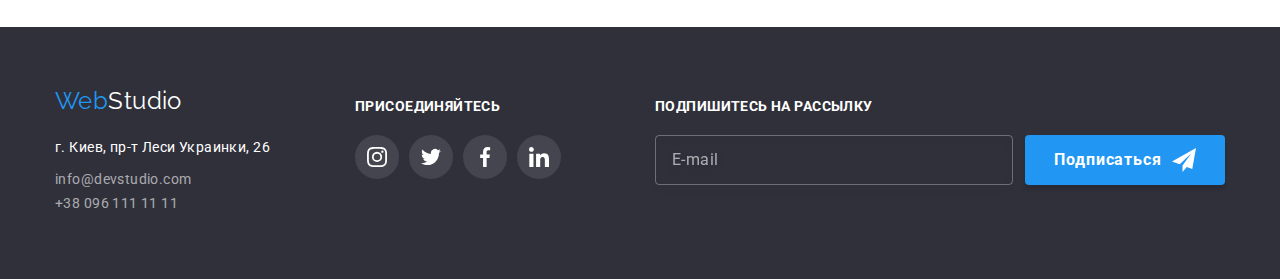
==== commit 63b3b695: "error correction" ====
--- a/portfolio.html
+++ b/portfolio.html
@@ -1,283 +1,429 @@
 <!DOCTYPE html>
 <html lang="ru">
-<head>
-    <meta charset="UTF-8">
-    <meta http-equiv="X-UA-Compatible" content="IE=edge">
-    <meta name="viewport" content="width=device-width, initial-scale=1.0">
+  <head>
+    <meta charset="UTF-8" />
+    <meta http-equiv="X-UA-Compatible" content="IE=edge" />
+    <meta name="viewport" content="width=device-width, initial-scale=1.0" />
     <title>Document</title>
-    <link href="https://fonts.googleapis.com/css2?family=Raleway:wght@700&family=Roboto:wght@400;500;700;900&display=swap" rel="stylesheet">
-    <link rel="stylesheet" href="./css/main.min.css">
-</head>
-<body>
+    <link
+      href="https://fonts.googleapis.com/css2?family=Raleway:wght@700&family=Roboto:wght@400;500;700;900&display=swap"
+      rel="stylesheet"
+    />
+    <link rel="stylesheet" href="./css/main.min.css" />
+  </head>
+  <body>
     <header class="header">
-        <div class="mail-nav"> 
-            <nav class="conteiner-nav">
-                <a href="" class="logo">Web<span class="logo__studio">Studio</span></a>
-                <!-- Кнопка для мобилки -->
-                <button type="button" class="menu-button is-open" aria-expanded="false" aria-controls="menu-conteiner" data-menu-button>
-                    <svg width="40", height="40" aria-label="Переключатель мобильного меню">
-                        <use class="menu-button__icon-menu" href="./images/icons.svg#cross"></use>
-                        <use class="menu-button__icon-cross" href="./images/icons.svg#menu"></use>
+      <div class="mail-nav">
+        <nav class="conteiner-nav">
+          <a href="" class="logo">Web<span class="logo__studio">Studio</span></a>
+          <!-- Кнопка для мобилки -->
+          <button
+            type="button"
+            class="menu-button is-open"
+            aria-expanded="false"
+            aria-controls="menu-conteiner"
+            data-menu-button
+          >
+            <svg width="40" , height="40" aria-label="Переключатель мобильного меню">
+              <use class="menu-button__icon-menu" href="./images/icons.svg#cross"></use>
+              <use class="menu-button__icon-cross" href="./images/icons.svg#menu"></use>
+            </svg>
+          </button>
+          <div class="menu-conteiner" id="menu-conteiner" data-menu>
+            <ul class="site-nav list">
+              <li class="site-nav__item">
+                <a href="./index.html" class="site-nav__link">Студия</a>
+              </li>
+              <li class="site-nav__item">
+                <a href="" class="site-nav__link current">Портфолио</a>
+              </li>
+              <li class="site-nav__item">
+                <a href="./index.html" class="site-nav__link">Контакты</a>
+              </li>
+            </ul>
+            <div class="contriner-auth">
+              <ul class="auth-nav list">
+                <li class="auth-nav__item icon-envelope">
+                  <a href="mailto:info@devstudio.com" class="auth-nav__link"
+                    >info@devstudio.com
+                    <svg class="auth-nav__icon" width="16px" heught="12px">
+                      <use href="./images/symbol-defs.svg#envelope"></use>
                     </svg>
-                </button>
-                <div class="menu-conteiner" id="menu-conteiner" data-menu>
-                <ul class="site-nav list">
-                    <li class="site-nav__item"><a href="./index.html" class="site-nav__link">Студия</a></li>
-                    <li class="site-nav__item"><a href="" class="site-nav__link current">Портфолио</a></li>
-                    <li class="site-nav__item"><a href="./index.html" class="site-nav__link">Контакты</a></li>
-                </ul>
-                <div class="contriner-auth">
-                    <ul class="auth-nav list">
-                        <li class="auth-nav__item icon-envelope">
-                            <a href="mailto:info@devstudio.com" class="auth-nav__link">info@devstudio.com
-                                <svg class="auth-nav__icon" width="16px" heught="12px">
-                                    <use href="./images/symbol-defs.svg#envelope"></use>
-                                </svg>
-                            </a>
-                        </li>
-                        <li class="auth-nav__item icon-vector">
-                            <a href="tel:+380961111111" class="auth-nav__link auth-nav__link--mobile">+38 096 111 11 11
-                                <svg class="auth-nav__icon" width="10px" heught="16px">
-                                    <use href="./images/symbol-defs.svg#vector"></use>
-                                </svg>
-                            </a>
-                        </li>
-                    </ul>
-                </div>
-                <ul class="net__list list">
-                    <li class="net__item">
-                        <a href="" class="net__link">Instagram</a> 
-                    </li>
-                    <li class="net__item">
-                        <a href="" class="net__link">Twitter</a> 
-                    </li>
-                    <li class="net__item">
-                        <a href="" class="net__link">Facebook</a> 
-                    </li>
-                    <li class="net__item">
-                        <a href="" class="net__link">LinkedIn</a> 
-                    </li>
-                </ul>
-                </div>
-            </nav>
-        </div>
+                  </a>
+                </li>
+                <li class="auth-nav__item icon-vector">
+                  <a href="tel:+380961111111" class="auth-nav__link auth-nav__link--mobile"
+                    >+38 096 111 11 11
+                    <svg class="auth-nav__icon" width="10px" heught="16px">
+                      <use href="./images/symbol-defs.svg#vector"></use>
+                    </svg>
+                  </a>
+                </li>
+              </ul>
+            </div>
+            <ul class="net__list list">
+              <li class="net__item">
+                <a href="" class="net__link">Instagram</a>
+              </li>
+              <li class="net__item">
+                <a href="" class="net__link">Twitter</a>
+              </li>
+              <li class="net__item">
+                <a href="" class="net__link">Facebook</a>
+              </li>
+              <li class="net__item">
+                <a href="" class="net__link">LinkedIn</a>
+              </li>
+            </ul>
+          </div>
+        </nav>
+      </div>
     </header>
     <main>
-    <section class="conteiner-section">
-            <div class="conteiner-portfolio">
-                <!--<h1>Портфолио</h1>-->
-                <!--Навигация-->
-                <ul class="row list">
-                    <li class="row__list"><button type="button" class="row__btn row__btn--oll">Все</button></li>
-                    <li class="row__list"><button type="button" class="row__btn row__btn--veb">Веб-сайты</button></li>
-                    <li class="row__list"><button type="button" class="row__btn row__btn--appendix">Приложения</button></li>
-                    <li class="row__list"><button type="button" class="row__btn row__btn--design">Дизайн</button></li>
-                    <li class="row__list"><button type="button" class="row__btn row__btn--marketing">Маркетинг</button></li>
-                </ul>
-                <!--Услуги-->
-                <ul class="services list">
-                    <li class="services__list">
-                        <a href="" class="services__link">
-                            <div class="product-overlay">
-                                <img srcset="./images/portfolio-services/project-1-x1.jpg 1x, ./images/portfolio-services/project-1-x2.jpg 2x" class="product-overlay__img" src="./images/portfolio-services/project-1-x1.jpg" alt="вебсайт на ноутбуке" width="450">
-                                <div class="product-overlay__hover">
-                                    <p class="product-overlay__text">Ресурс предлагает комплексные предложения с разным уровнем функционала и сервисов. Все это позволит посетителю получить исчерпывающие сведения о компании или частном лице.
-                                    </p>
-                                </div>
-                            </div>
-                            <div class="desc">
-                                <h2 class="desc__title">Технокряк</h2>
-                                <p class="dec__text">Веб-сайт</p>
-                            </div>
-                        </a>
-                    </li>
-                    <li class="services__list">
-                        <a href="" class="services__link">
-                            <div class="product-overlay">
-                                <img srcset="./images/portfolio-services/project-2-x1.jpg 1x, ./images/portfolio-services/project-2-x2.jpg 2x" class="product-overlay__img" src="./images/portfolio-services/project-2-x1.jpg" alt="два баскетболиста" width="450">
-                                <div class="product-overlay__hover">
-                                    <p class="product-overlay__text">Ресурс предлагает комплексные предложения с разным уровнем функционала и сервисов. Все это позволит посетителю получить исчерпывающие сведения о компании или частном лице.
-                                    </p>
-                                </div>
-                            </div>
-                            <div class="desc">
-                                <h2 class="desc__title">Постер <span lang="en">New Orlean vs Golden Star</span></h2>
-                                <p class="dec__text">Дизайн</p>
-                            </div>
-                        </a>
-                    </li>
-                    <li class="services__list">
-                        <a href="" class="services__link">
-                            <div class="product-overlay">
-                                <img srcset="./images/portfolio-services/project-3-x1.jpg 1x, ./images/portfolio-services/project-3-x2.jpg 2x" class="product-overlay__img" src="./images/portfolio-services/project-3-x1.jpg" alt="ресторан морской еды" width="450">
-                                <div class="product-overlay__hover">
-                                    <p class="product-overlay__text">Ресурс предлагает комплексные предложения с разным уровнем функционала и сервисов. Все это позволит посетителю получить исчерпывающие сведения о компании или частном лице.
-                                    </p>
-                                </div>
-                            </div>
-                            <div class="desc">
-                                <h2 class="desc__title">Ресторан Seafood</h2>
-                                <p class="dec__text">Приложение</p>
-                            </div>
-                        </a>
-                    </li>
-                    <li class="services__list">
-                        <a href="" class="services__link">
-                            <div class="product-overlay">
-                                <img srcset="./images/portfolio-services/project-4-x1.jpg 1x, ./images/portfolio-services/project-4-x2.jpg 2x" class="product-overlay__img" src="./images/portfolio-services/project-4-x1.jpg" alt="наушники" width="450">
-                                <div class="product-overlay__hover">
-                                    <p class="product-overlay__text">Ресурс предлагает комплексные предложения с разным уровнем функционала и сервисов. Все это позволит посетителю получить исчерпывающие сведения о компании или частном лице.
-                                    </p>
-                                </div>
-                            </div>
-                            <div class="desc">
-                                <h2 class="desc__title">Проект <span lang="en">Prime</span></h2>
-                                <p class="dec__text">Маркетинг</p>
-                            </div>
-                        </a>
-                    </li>
-                    <li class="services__list">
-                        <a href="" class="services__link">
-                            <div class="product-overlay">
-                                <img srcset="./images/portfolio-services/project-5-x1.jpg 1x, ./images/portfolio-services/project-5-x2.jpg 2x" class="product-overlay__img" src="./images/portfolio-services/project-5-x1.jpg" alt="две коробки" width="450">
-                                <div class="product-overlay__hover">
-                                    <p class="product-overlay__text">Ресурс предлагает комплексные предложения с разным уровнем функционала и сервисов. Все это позволит посетителю получить исчерпывающие сведения о компании или частном лице.
-                                    </p>
-                                </div>
-                            </div>
-                            <div class="desc">
-                                <h2 class="desc__title">Проект <span lang="en">Boxes</span></h2>
-                                <p class="dec__text">Приложение</p>
-                            </div>
-                        </a>
-                    </li>
-                    <li class="services__list">
-                        <a href="" class="services__link">
-                            <div class="product-overlay">
-                                <img srcset="./images/portfolio-services/project-6-x1.jpg 1x, ./images/portfolio-services/project-6-x2.jpg 2x" class="product-overlay__img" src="./images/portfolio-services/project-6-x1.jpg" alt="вебсайт на моноблоке" width="450">
-                                <div class="product-overlay__hover">
-                                    <p class="product-overlay__text">Ресурс предлагает комплексные предложения с разным уровнем функционала и сервисов. Все это позволит посетителю получить исчерпывающие сведения о компании или частном лице.
-                                    </p>
-                                </div>
-                            </div>
-                            <div class="desc">
-                                <h2 lang="en" class="desc__title">Inspiration has no Borders</h2>
-                                <p class="dec__text">Веб-сайт</p>
-                            </div>
-                        </a>
-                    </li>
-                    <li class="services__list">
-                        <a href="" class="services__link">
-                            <div class="product-overlay">
-                                <img srcset="./images/portfolio-services/project-7-x1.jpg 1x, ./images/portfolio-services/project-7-x2.jpg 2x" class="product-overlay__img" src="./images/portfolio-services/project-7-x1.jpg" alt="журнал" width="450">
-                                <div class="product-overlay__hover">
-                                    <p class="product-overlay__text">Ресурс предлагает комплексные предложения с разным уровнем функционала и сервисов. Все это позволит посетителю получить исчерпывающие сведения о компании или частном лице.
-                                    </p>
-                                </div>
-                            </div>
-                            <div class="desc">
-                                <h2 class="desc__title">Издание <span lang="en">Limited Edition</span></h2>
-                                <p class="dec__text">Дизайн</p>
-                            </div>
-                        </a>
-                    </li>
-                    <li class="services__list">
-                        <a href="" class="services__link">
-                            <div class="product-overlay">
-                                <img srcset="./images/portfolio-services/project-8-x1.jpg 1x, ./images/portfolio-services/project-8-x2.jpg 2x" class="product-overlay__img" src="./images/portfolio-services/project-8-x1.jpg" alt="этикетка" width="450">
-                                <div class="product-overlay__hover">
-                                    <p class="product-overlay__text">Ресурс предлагает комплексные предложения с разным уровнем функционала и сервисов. Все это позволит посетителю получить исчерпывающие сведения о компании или частном лице.
-                                    </p>
-                                </div>
-                            </div>
-                            <div class="desc">
-                                <h2 class="desc__title">Проект <span lang="en">LAB</span></h2>
-                                <p class="dec__text">Маркетинг</p>
-                            </div>
-                        </a>
-                    </li>
-                    <li class="services__list">
-                        <a href="" class="services__link">
-                            <div class="product-overlay">
-                                <img srcset="./images/portfolio-services/project-9-x1.jpg 1x, ./images/portfolio-services/project-9-x2.jpg 2x" class="product-overlay__img" src="./images/portfolio-services/project-9-x1.jpg" alt="приложение на ноутбуке" width="450">
-                                <div class="product-overlay__hover">
-                                    <p class="product-overlay__text">Ресурс предлагает комплексные предложения с разным уровнем функционала и сервисов. Все это позволит посетителю получить исчерпывающие сведения о компании или частном лице.
-                                    </p>
-                                </div>
-                            </div>
-                            <div class="desc">
-                                <h2 lang="en" class="desc__title">Growing Business</h2>
-                                <p class="dec__text">Приложение</p>
-                            </div>
-                        </a>
-                    </li>
-                </ul>
-            </div>
-    </section>
+      <section class="conteiner-section">
+        <div class="conteiner-portfolio">
+          <!--<h1>Портфолио</h1>-->
+          <!--Навигация-->
+          <ul class="row list">
+            <li class="row__list">
+              <button type="button" class="row__btn row__btn--oll">Все</button>
+            </li>
+            <li class="row__list">
+              <button type="button" class="row__btn row__btn--veb">Веб-сайты</button>
+            </li>
+            <li class="row__list">
+              <button type="button" class="row__btn row__btn--appendix">Приложения</button>
+            </li>
+            <li class="row__list">
+              <button type="button" class="row__btn row__btn--design">Дизайн</button>
+            </li>
+            <li class="row__list">
+              <button type="button" class="row__btn row__btn--marketing">Маркетинг</button>
+            </li>
+          </ul>
+          <!--Услуги-->
+          <ul class="services list">
+            <li class="services__list">
+              <a href="" class="services__link">
+                <div class="product-overlay">
+                  <img
+                    srcset="
+                      ./images/portfolio-services/project-1-x1.jpg 1x,
+                      ./images/portfolio-services/project-1-x2.jpg 2x
+                    "
+                    class="product-overlay__img"
+                    src="./images/portfolio-services/project-1-x1.jpg"
+                    alt="вебсайт на ноутбуке"
+                    width="450"
+                  />
+                  <div class="product-overlay__hover">
+                    <p class="product-overlay__text">
+                      Ресурс предлагает комплексные предложения с разным уровнем функционала и
+                      сервисов. Все это позволит посетителю получить исчерпывающие сведения о
+                      компании или частном лице.
+                    </p>
+                  </div>
+                </div>
+                <div class="desc">
+                  <h2 class="desc__title">Технокряк</h2>
+                  <p class="dec__text">Веб-сайт</p>
+                </div>
+              </a>
+            </li>
+            <li class="services__list">
+              <a href="" class="services__link">
+                <div class="product-overlay">
+                  <img
+                    srcset="
+                      ./images/portfolio-services/project-2-x1.jpg 1x,
+                      ./images/portfolio-services/project-2-x2.jpg 2x
+                    "
+                    class="product-overlay__img"
+                    src="./images/portfolio-services/project-2-x1.jpg"
+                    alt="два баскетболиста"
+                    width="450"
+                  />
+                  <div class="product-overlay__hover">
+                    <p class="product-overlay__text">
+                      Ресурс предлагает комплексные предложения с разным уровнем функционала и
+                      сервисов. Все это позволит посетителю получить исчерпывающие сведения о
+                      компании или частном лице.
+                    </p>
+                  </div>
+                </div>
+                <div class="desc">
+                  <h2 class="desc__title">
+                    Постер <span lang="en">New Orlean vs Golden Star</span>
+                  </h2>
+                  <p class="dec__text">Дизайн</p>
+                </div>
+              </a>
+            </li>
+            <li class="services__list">
+              <a href="" class="services__link">
+                <div class="product-overlay">
+                  <img
+                    srcset="
+                      ./images/portfolio-services/project-3-x1.jpg 1x,
+                      ./images/portfolio-services/project-3-x2.jpg 2x
+                    "
+                    class="product-overlay__img"
+                    src="./images/portfolio-services/project-3-x1.jpg"
+                    alt="ресторан морской еды"
+                    width="450"
+                  />
+                  <div class="product-overlay__hover">
+                    <p class="product-overlay__text">
+                      Ресурс предлагает комплексные предложения с разным уровнем функционала и
+                      сервисов. Все это позволит посетителю получить исчерпывающие сведения о
+                      компании или частном лице.
+                    </p>
+                  </div>
+                </div>
+                <div class="desc">
+                  <h2 class="desc__title">Ресторан Seafood</h2>
+                  <p class="dec__text">Приложение</p>
+                </div>
+              </a>
+            </li>
+            <li class="services__list">
+              <a href="" class="services__link">
+                <div class="product-overlay">
+                  <img
+                    srcset="
+                      ./images/portfolio-services/project-4-x1.jpg 1x,
+                      ./images/portfolio-services/project-4-x2.jpg 2x
+                    "
+                    class="product-overlay__img"
+                    src="./images/portfolio-services/project-4-x1.jpg"
+                    alt="наушники"
+                    width="450"
+                  />
+                  <div class="product-overlay__hover">
+                    <p class="product-overlay__text">
+                      Ресурс предлагает комплексные предложения с разным уровнем функционала и
+                      сервисов. Все это позволит посетителю получить исчерпывающие сведения о
+                      компании или частном лице.
+                    </p>
+                  </div>
+                </div>
+                <div class="desc">
+                  <h2 class="desc__title">Проект <span lang="en">Prime</span></h2>
+                  <p class="dec__text">Маркетинг</p>
+                </div>
+              </a>
+            </li>
+            <li class="services__list">
+              <a href="" class="services__link">
+                <div class="product-overlay">
+                  <img
+                    srcset="
+                      ./images/portfolio-services/project-5-x1.jpg 1x,
+                      ./images/portfolio-services/project-5-x2.jpg 2x
+                    "
+                    class="product-overlay__img"
+                    src="./images/portfolio-services/project-5-x1.jpg"
+                    alt="две коробки"
+                    width="450"
+                  />
+                  <div class="product-overlay__hover">
+                    <p class="product-overlay__text">
+                      Ресурс предлагает комплексные предложения с разным уровнем функционала и
+                      сервисов. Все это позволит посетителю получить исчерпывающие сведения о
+                      компании или частном лице.
+                    </p>
+                  </div>
+                </div>
+                <div class="desc">
+                  <h2 class="desc__title">Проект <span lang="en">Boxes</span></h2>
+                  <p class="dec__text">Приложение</p>
+                </div>
+              </a>
+            </li>
+            <li class="services__list">
+              <a href="" class="services__link">
+                <div class="product-overlay">
+                  <img
+                    srcset="
+                      ./images/portfolio-services/project-6-x1.jpg 1x,
+                      ./images/portfolio-services/project-6-x2.jpg 2x
+                    "
+                    class="product-overlay__img"
+                    src="./images/portfolio-services/project-6-x1.jpg"
+                    alt="вебсайт на моноблоке"
+                    width="450"
+                  />
+                  <div class="product-overlay__hover">
+                    <p class="product-overlay__text">
+                      Ресурс предлагает комплексные предложения с разным уровнем функционала и
+                      сервисов. Все это позволит посетителю получить исчерпывающие сведения о
+                      компании или частном лице.
+                    </p>
+                  </div>
+                </div>
+                <div class="desc">
+                  <h2 lang="en" class="desc__title">Inspiration has no Borders</h2>
+                  <p class="dec__text">Веб-сайт</p>
+                </div>
+              </a>
+            </li>
+            <li class="services__list">
+              <a href="" class="services__link">
+                <div class="product-overlay">
+                  <img
+                    srcset="
+                      ./images/portfolio-services/project-7-x1.jpg 1x,
+                      ./images/portfolio-services/project-7-x2.jpg 2x
+                    "
+                    class="product-overlay__img"
+                    src="./images/portfolio-services/project-7-x1.jpg"
+                    alt="журнал"
+                    width="450"
+                  />
+                  <div class="product-overlay__hover">
+                    <p class="product-overlay__text">
+                      Ресурс предлагает комплексные предложения с разным уровнем функционала и
+                      сервисов. Все это позволит посетителю получить исчерпывающие сведения о
+                      компании или частном лице.
+                    </p>
+                  </div>
+                </div>
+                <div class="desc">
+                  <h2 class="desc__title">Издание <span lang="en">Limited Edition</span></h2>
+                  <p class="dec__text">Дизайн</p>
+                </div>
+              </a>
+            </li>
+            <li class="services__list">
+              <a href="" class="services__link">
+                <div class="product-overlay">
+                  <img
+                    srcset="
+                      ./images/portfolio-services/project-8-x1.jpg 1x,
+                      ./images/portfolio-services/project-8-x2.jpg 2x
+                    "
+                    class="product-overlay__img"
+                    src="./images/portfolio-services/project-8-x1.jpg"
+                    alt="этикетка"
+                    width="450"
+                  />
+                  <div class="product-overlay__hover">
+                    <p class="product-overlay__text">
+                      Ресурс предлагает комплексные предложения с разным уровнем функционала и
+                      сервисов. Все это позволит посетителю получить исчерпывающие сведения о
+                      компании или частном лице.
+                    </p>
+                  </div>
+                </div>
+                <div class="desc">
+                  <h2 class="desc__title">Проект <span lang="en">LAB</span></h2>
+                  <p class="dec__text">Маркетинг</p>
+                </div>
+              </a>
+            </li>
+            <li class="services__list">
+              <a href="" class="services__link">
+                <div class="product-overlay">
+                  <img
+                    srcset="
+                      ./images/portfolio-services/project-9-x1.jpg 1x,
+                      ./images/portfolio-services/project-9-x2.jpg 2x
+                    "
+                    class="product-overlay__img"
+                    src="./images/portfolio-services/project-9-x1.jpg"
+                    alt="приложение на ноутбуке"
+                    width="450"
+                  />
+                  <div class="product-overlay__hover">
+                    <p class="product-overlay__text">
+                      Ресурс предлагает комплексные предложения с разным уровнем функционала и
+                      сервисов. Все это позволит посетителю получить исчерпывающие сведения о
+                      компании или частном лице.
+                    </p>
+                  </div>
+                </div>
+                <div class="desc">
+                  <h2 lang="en" class="desc__title">Growing Business</h2>
+                  <p class="dec__text">Приложение</p>
+                </div>
+              </a>
+            </li>
+          </ul>
+        </div>
+      </section>
     </main>
     <footer class="footer">
-        <div class="basement">
-            <div class="basement-conteiner">
-                <a href="" class="logo logo--footer">Web<span class="logo__studio logo__studio--footer">Studio</span></a>
-                <address class="address">
-                    <p class="address__text">г. Киев, пр-т Леси Украинки, 26</p> <br/>
-                    <ul class="address__list">
-                        <li class="address__item">
-                            <a href="mailto:info@devstudio.com" class="address__link">info@devstudio.com</a> <br/>
-                        </li>
-                        <li class="address__item">
-                            <a href="tel:+380961111111" class="address__link">+38 096 111 11 11</a>
-                        </li>
-                    </ul>
-                </address>
-                </div>
-                <div class="basement-social">
-                    <h2 class="basement-social__title">ПРИСОЕДИНЯЙТЕСЬ</h2>
-                    <ul class="basement-social__list list">
-                        <li class="basement-social__item">
-                            <a href="" class="basement-social__link" aria-label="instagram">
-                                <svg class="basement-social__icon">
-                                    <use href="./images/symbol-defs.svg#instagram"></use>
-                                </svg>
-                            </a>
-                        </li>
-                        <li class="basement-social__item">
-                            <a href="" class="basement-social__link" aria-label="twitter">
-                                <svg class="basement-social__icon">
-                                    <use href="./images/symbol-defs.svg#twitter"></use>
-                                </svg>
-                            </a>
-                        </li>
-                        <li class="basement-social__item">
-                            <a href="" class="basement-social__link" aria-label="facebook">
-                                <svg class="basement-social__icon">
-                                    <use href="./images/symbol-defs.svg#facebook"></use>
-                                </svg>
-                            </a>
-                        </li>
-                        <li class="basement-social__item">
-                            <a href="" class="basement-social__link" aria-label="linkedin">
-                                <svg class="basement-social__icon">
-                                    <use href="./images/symbol-defs.svg#linkedin"></use>
-                                </svg>
-                            </a>
-                        </li>
-                    </ul>
-                </div>
-                <form class="form">
-                    <h2 class="form__title">ПОДПИШИТЕСЬ НА РАССЫЛКУ</h2>
-                    <div class="form__flex">
-                        <label for="mail" class="form__field">
-                            <input type="mail" name="mail" placeholder="E-mail">
-                        </label>
-                        <button type="submit" class="button button--subscribe"><span class="button__text">Подписаться</span>
-                            <svg class="form__icon">
-                                <use href="./images/icons.svg#icon-send"></use>
-                            </svg>
-                        </button>
-                    </div>
-                </form>
-            </div>
-        </footer>    
-</body>
-</html>+      <div class="basement">
+        <div class="wrap">
+          <div class="basement-conteiner">
+            <a href="" class="logo logo--footer"
+              >Web<span class="logo__studio logo__studio--footer">Studio</span></a
+            >
+            <address class="address">
+              <p class="address__text">г. Киев, пр-т Леси Украинки, 26</p>
+              <br />
+              <ul class="address__list">
+                <li class="address__item">
+                  <a href="mailto:info@devstudio.com" class="address__link">info@devstudio.com</a>
+                  <br />
+                </li>
+                <li class="address__item">
+                  <a href="tel:+380961111111" class="address__link">+38 096 111 11 11</a>
+                </li>
+              </ul>
+            </address>
+          </div>
+          <div class="basement-social">
+            <h2 class="basement-social__title">ПРИСОЕДИНЯЙТЕСЬ</h2>
+            <ul class="basement-social__list list">
+              <li class="basement-social__item">
+                <a href="" class="basement-social__link" aria-label="instagram">
+                  <svg class="basement-social__icon">
+                    <use href="./images/symbol-defs.svg#instagram"></use>
+                  </svg>
+                </a>
+              </li>
+              <li class="basement-social__item">
+                <a href="" class="basement-social__link" aria-label="twitter">
+                  <svg class="basement-social__icon">
+                    <use href="./images/symbol-defs.svg#twitter"></use>
+                  </svg>
+                </a>
+              </li>
+              <li class="basement-social__item">
+                <a href="" class="basement-social__link" aria-label="facebook">
+                  <svg class="basement-social__icon">
+                    <use href="./images/symbol-defs.svg#facebook"></use>
+                  </svg>
+                </a>
+              </li>
+              <li class="basement-social__item">
+                <a href="" class="basement-social__link" aria-label="linkedin">
+                  <svg class="basement-social__icon">
+                    <use href="./images/symbol-defs.svg#linkedin"></use>
+                  </svg>
+                </a>
+              </li>
+            </ul>
+          </div>
+        </div>
+        <form class="form">
+          <h2 class="form__title">ПОДПИШИТЕСЬ НА РАССЫЛКУ</h2>
+          <div class="form__flex">
+            <label for="mail" class="form__field">
+              <input type="mail" name="mail" placeholder="E-mail" />
+            </label>
+            <button type="submit" class="button button--subscribe">
+              <span class="button__text">Подписаться</span>
+              <svg class="form__icon">
+                <use href="./images/icons.svg#icon-send"></use>
+              </svg>
+            </button>
+          </div>
+        </form>
+      </div>
+    </footer>
+    <script src="./js/modal.js"></script>
+    <script src="./js/menu.js"></script>
+  </body>
+</html>
--- a/css/main.min.css
+++ b/css/main.min.css
@@ -1,7 +1,2 @@
-html{-webkit-box-sizing:border-box;box-sizing:border-box}*,*::before,*::after{-webkit-box-sizing:inherit;box-sizing:inherit}:root{--primery-text-color: #757575;--title-text-color: #212121;--accent-color: #2196F3;--primery-bgr-color: #E5E5E5;--title-white-color: #FFFFFF;--accent-bgr-color: #F5F4FA;--timing-function: cubic-bezier(0.4, 0, 0.2, 1)}.visually-hidden{position:absolute;white-space:nowrap;width:1px;height:1px;overflow:hidden;border:0;padding:0;clip:rect(0 0 0 0);-webkit-clip-path:inset(50%);clip-path:inset(50%);margin:-1px}/*! modern-normalize v1.1.0 | MIT License | https://github.com/sindresorhus/modern-normalize */*,::before,::after{-webkit-box-sizing:border-box;box-sizing:border-box}html{line-height:1.15;-webkit-text-size-adjust:100%;-moz-tab-size:4;-o-tab-size:4;tab-size:4}body{margin:0;font-family:system-ui,-apple-system,"Segoe UI",Roboto,Helvetica,Arial,sans-serif,"Apple Color Emoji","Segoe UI Emoji"}hr{height:0;color:inherit}abbr[title]{-webkit-text-decoration:underline dotted;text-decoration:underline dotted}b,strong{font-weight:bolder}code,kbd,samp,pre{font-family:ui-monospace,- SFMono-Regular,- Consolas,- 'Liberation Mono',- Menlo,- monospace;font-size:1em}small{font-size:80%}sub,sup{font-size:75%;line-height:0;position:relative;vertical-align:baseline}sub{bottom:-0.25em}sup{top:-0.5em}table{text-indent:0;border-color:inherit}button,input,optgroup,select,textarea{font-family:inherit;font-size:100%;line-height:1.15;margin:0}button,select{text-transform:none}button,[type='button'],[type='reset'],[type='submit']{-webkit-appearance:button}::-moz-focus-inner{border-style:none;padding:0}:-moz-focusring{outline:1px dotted ButtonText}:-moz-ui-invalid{box-shadow:none}legend{padding:0}progress{vertical-align:baseline}::-webkit-inner-spin-button,::-webkit-outer-spin-button{height:auto}[type='search']{-webkit-appearance:textfield;outline-offset:-2px}::-webkit-search-decoration{-webkit-appearance:none}::-webkit-file-upload-button{-webkit-appearance:button;font:inherit}summary{display:list-item}body{color:var(--primery-text-color);background-color:var(--title-white-color);font-family:Roboto, sans-serif;letter-spacing:0.03em;font-size:14px;cursor:pointer}body.modal-open{overflow:hidden}h1,h2,h3,h4,h5,h6,p{margin:0}ul{margin:0;padding-left:0;list-style:none}a{text-decoration:none;color:currentColor}.list{padding:0;margin:0;list-style:none}img{display:block;max-width:100%;height:auto}.header{margin-left:auto;margin-right:auto;background-color:var(--title-white-color);border-bottom-width:1px;border-bottom-style:solid;border-bottom-color:var(--primery-bgr-color)}@media screen and (max-width: 1199px){.header{position:relative}}@media screen and (min-width: 480px){.header{width:480px}}@media screen and (min-width: 768px){.header{width:768px}}@media screen and (min-width: 1200px){.header{width:1200px}}.mail-nav{display:-webkit-box;display:-ms-flexbox;display:flex;-webkit-box-align:center;-ms-flex-align:center;align-items:center;min-height:60px;padding-left:15px;padding-right:15px;margin-left:auto;margin-right:auto}@media screen and (min-width: 768px){.mail-nav{height:80px}}.conteiner-nav{display:-webkit-box;display:-ms-flexbox;display:flex;-webkit-box-align:center;-ms-flex-align:center;align-items:center;width:100%;-webkit-box-pack:justify;-ms-flex-pack:justify;justify-content:space-between}@media screen and (min-width: 768px){.contriner-auth{display:-webkit-box;display:-ms-flexbox;display:flex;margin-left:auto;-webkit-box-align:center;-ms-flex-align:center;align-items:center;margin-top:21px;margin-bottom:21px}}.menu-button{position:absolute;top:10px;right:15px;display:-webkit-inline-box;display:-ms-inline-flexbox;display:inline-flex;margin:0;padding:0;border:none;background-color:transparent}.menu-button .menu-button__icon-cross{display:none}.menu-button.is-open .menu-button__icon-cross{display:block}.menu-button.is-open .menu-button__icon-menu{display:none}@media screen and (min-width: 768px){.menu-button{display:none}}.menu-button__icon-men:hover,:focus{fill:var(--accent-color)}.menu-conteiner{height:796px;background-color:var(--title-white-color);text-align:center;font-size:20px}@media screen and (max-width: 767px){.menu-conteiner{display:none;position:absolute;top:100%;left:0;width:100%;padding:48px 40px}.menu-conteiner.is-open{display:block}}@media screen and (min-width: 768px){.menu-conteiner{display:-webkit-box;display:-ms-flexbox;display:flex;height:80px}}.logo{display:inline-block;-webkit-box-align:center;-ms-flex-align:center;align-items:center;color:var(--accent-color);font-family:Raleway, cursive;font-size:24px;line-height:1.17;text-decoration:none}.logo__studio{color:#000000}.site-nav{display:-webkit-box;display:-ms-flexbox;display:flex}@media screen and (max-width: 768px){.site-nav{-webkit-box-orient:vertical;-webkit-box-direction:normal;-ms-flex-direction:column;flex-direction:column;-webkit-box-align:start;-ms-flex-align:start;align-items:flex-start;margin-bottom:270px}}@media screen and (min-width: 768px){.site-nav{-webkit-box-orient:horizontal;-webkit-box-direction:normal;-ms-flex-direction:row;flex-direction:row;margin-left:88px;margin-right:84px}}@media screen and (min-width: 1200px){.site-nav{margin-left:93px;margin-right:305px}}@media screen and (min-width: 768px){.site-nav__item{position:relative}.site-nav__item:not(:last-child){margin-right:50px}}.site-nav__link{display:block;padding-bottom:32px;-webkit-transition:color 250ms var(--timing-function);transition:color 250ms var(--timing-function)}.site-nav__link:hover,.site-nav__link:focus{color:var(--accent-color)}@media screen and (max-width: 768px){.site-nav__link{font-weight:500;font-size:40px;line-height:1.18;text-align:center;letter-spacing:0.02em;color:var(--title-text-color)}}@media screen and (min-width: 768px){.site-nav__link{padding-top:32px;padding-bottom:32px;color:var(--title-text-color);font-weight:500;font-size:14px;line-height:1.14;letter-spacing:0.02em;text-decoration:none}}.site-nav__link.current{color:var(--accent-color)}@media screen and (min-width: 768px){.site-nav__link.current::after{position:absolute;content:"";bottom:0;left:0;width:100%;min-height:4px;background:var(--accent-color);border-radius:2px}}.auth-nav{display:-webkit-box;display:-ms-flexbox;display:flex;-webkit-box-align:center;-ms-flex-align:center;align-items:center}@media screen and (max-width: 767px){.auth-nav{-webkit-box-orient:vertical;-webkit-box-direction:reverse;-ms-flex-direction:column-reverse;flex-direction:column-reverse}}@media screen and (max-width: 1199px){.auth-nav{-webkit-box-orient:vertical;-webkit-box-direction:normal;-ms-flex-direction:column;flex-direction:column;-webkit-box-align:start;-ms-flex-align:start;align-items:flex-start}}.auth-nav__item{margin:0;padding:0}@media screen and (max-width: 767px){.auth-nav__item:not(:last-child){margin-bottom:8px}}@media screen and (min-width: 768px){.auth-nav__item{display:block;-webkit-box-align:center;-ms-flex-align:center;align-items:center}}@media screen and (max-width: 1199px){.auth-nav__item:not(:last-child){margin-bottom:10px}}@media screen and (min-width: 1200px){.auth-nav__item:not(:last-child){margin-right:30px}}.auth-nav__link{display:-webkit-box;display:-ms-flexbox;display:flex;-webkit-box-orient:horizontal;-webkit-box-direction:reverse;-ms-flex-direction:row-reverse;flex-direction:row-reverse;margin:0;padding:0;max-height:80px;color:var(--primery-text-color);font-weight:500;font-size:14px;line-height:1.14;letter-spacing:0.02em;text-decoration:none;fill:var(--primery-text-color);-webkit-transition:color 250ms var(--timing-function),fill 250ms var(--timing-function);transition:color 250ms var(--timing-function),fill 250ms var(--timing-function)}@media screen and (min-width: 480px) and (max-width: 767px){.auth-nav__link{padding-bottom:32px}.auth-nav__link:hover,.auth-nav__link:focus{font-weight:500;font-size:34px;line-height:1.18;letter-spacing:0.02em;color:var(--accent-color)}}@media screen and (min-width: 768px){.auth-nav__link:hover,.auth-nav__link:focus{color:var(--accent-color);fill:var(--accent-color);font-size:14px;line-height:1.14}}@media screen and (min-width: 1200px){.auth-nav__link{-webkit-box-pack:center;-ms-flex-pack:center;justify-content:center;-webkit-box-align:center;-ms-flex-align:center;align-items:center;padding-top:32px;padding-bottom:32px;max-height:80px}}.auth-nav__icon{padding:0;border:0;margin-right:8px;height:14px;fill:inherit}@media screen and (max-width: 767px){.auth-nav__icon{display:none}}@media screen and (min-width: 1200px){.auth-nav__icon{display:-webkit-box;display:-ms-flexbox;display:flex;-webkit-box-pack:center;-ms-flex-pack:center;justify-content:center;-webkit-box-align:center;-ms-flex-align:center;align-items:center;margin-right:10px;height:80px}}.net__list{display:-webkit-box;display:-ms-flexbox;display:flex;margin-top:32px}@media screen and (min-width: 768px){.net__list{display:none}}.net__item:not(:last-child){margin-right:20px}.net__link{font-weight:500;font-size:18px;line-height:1.22;letter-spacing:0.02em;color:var(--accent-color)}.overlay{min-height:400px;max-width:1600px;margin-left:auto;margin-right:auto;background-image:-webkit-gradient(linear, left top, right top, from(rgba(47,48,58,0.4)), to(rgba(47,48,58,0.4))),url(/images/hero/overlay-1x.jpg);background-image:linear-gradient(to right, rgba(47,48,58,0.4), rgba(47,48,58,0.4)),url(/images/hero/overlay-1x.jpg);background-size:cover;background-repeat:no-repeat;background-position:center;background-color:var(--title-text-color)}@media screen and (min-width: 1200px){.overlay{min-height:600px}}@media (min-device-pixel-ratio: 2), (-webkit-min-device-pixel-ratio: 2), (min-resolution: 192dpi), (min-resolution: 2dppx){.overlay{background-image:url("/images/hero/overlay-2x.jpg")}}.hero{padding-top:200px;padding-bottom:200px;text-align:center}.hero__title{margin-top:0;margin-bottom:30px;margin-left:auto;margin-right:auto;color:var(--title-white-color);font-weight:900;font-size:26px;line-height:1.61;letter-spacing:0.06em;text-transform:uppercase;text-align:center}@media screen and (min-width: 768px){.hero__title{width:364px}}@media screen and (min-width: 1200px){.hero__title{width:696px;font-size:44px;line-height:1.36}}.backdrop{position:fixed;top:0;left:0;width:100%;height:100%;background-color:rgba(0,0,0,0.2);z-index:1;padding:93px 15px 94px 15px;overflow-y:scroll;opacity:1;-webkit-transition:opacity 250ms var(--timing-function);transition:opacity 250ms var(--timing-function)}@media screen and (min-width: 768px){.backdrop{padding:208px 159px 207px 159px}}@media screen and (min-width: 1200px){.backdrop{padding:221px 536px 222px 536px}}.backdrop.is-hidden{opacity:0;pointer-events:none}.backdrop.is-hidden .modal{-webkit-transform:translate(-50%, -50%) scale(1.1);transform:translate(-50%, -50%) scale(1.1)}.modal{position:relative;min-height:609px;max-width:450px;padding:40px;background-color:var(--title-white-color)}@media screen and (min-width: 768px){.modal{position:absolute;top:50%;left:50%;-webkit-transform:translate(-50%, -50%) scale(1);transform:translate(-50%, -50%) scale(1);-webkit-transition:opacity 250ms var(--timing-function);transition:opacity 250ms var(--timing-function)}}@media screen and (min-width: 1200px){.modal{max-height:581px;max-width:528px;position:absolute;top:50%;left:50%;-webkit-transform:translate(-50%, -50%) scale(1);transform:translate(-50%, -50%) scale(1);-webkit-transition:opacity 250ms var(--timing-function);transition:opacity 250ms var(--timing-function)}}.button__close{position:absolute;-webkit-box-sizing:border-box;box-sizing:border-box;position:absolute;width:30px;height:30px;right:8px;top:8px;-webkit-box-align:center;-ms-flex-align:center;align-items:center;text-align:center;border-radius:50%;background:var(--title-white-color);border:1px solid rgba(0,0,0,0.1);outline:none}.button__close:focus{border:1px solid #2196F3;border-radius:50%}.button__svg{position:absolute;display:inline-block;top:50%;left:50%;-webkit-transform:translate(-50%, -50%);transform:translate(-50%, -50%);-webkit-transition:opacity 250ms var(--timing-function);transition:opacity 250ms var(--timing-function);width:18px;height:18px}.button__close:focus>.button__svg{fill:var(--accent-color)}.button{width:200px;height:50px;margin-left:auto;margin-right:auto;color:var(--title-white-color);background-color:var(--accent-color);font-weight:700;font-size:16px;line-height:1.88;-webkit-box-align:center;-ms-flex-align:center;align-items:center;letter-spacing:0.06em;text-align:center;background:var(--accent-color);-webkit-box-shadow:0px 4px 4px rgba(0,0,0,0.15);box-shadow:0px 4px 4px rgba(0,0,0,0.15);border-radius:4px;border:none}.form-modal{width:100%;margin-left:auto;margin-right:auto}.form-modal__title{margin-top:0;padding:0;font-weight:700;font-size:20px;line-height:1.15;text-align:center;letter-spacing:0.03em;color:#212121}.form-modal__groop{position:relative;display:-webkit-box;display:-ms-flexbox;display:flex;-webkit-box-orient:vertical;-webkit-box-direction:normal;-ms-flex-direction:column;flex-direction:column;margin-left:auto;margin-bottom:10px}.form-modal__groop label{display:-webkit-box;display:-ms-flexbox;display:flex;margin-right:auto;margin-bottom:4px;font-weight:400;font-size:12px;line-height:14px;letter-spacing:0.01em;color:var(--primery-text-color)}.form-modal__groop input{margin:0;padding-left:42px;width:100%;height:40px;border:1px solid rgba(33,33,33,0.2);border-radius:4px;outline:none}.form-modal__groop input:focus{border:1px solid #2196F3;border-radius:4px}@media screen and (min-width: 1200px){.form-modal__groop input{width:448px}}textarea{resize:none}.form-modal__groop textarea{padding:12px 16px;margin:0;width:100%;height:120px;border:1px solid rgba(33,33,33,0.2);border-radius:4px;outline:none}.form-modal__groop textarea:focus{border:1px solid #2196F3;border-radius:4px}.form-modal__groop textarea::-webkit-input-placeholder{font-weight:400;font-size:12px;line-height:1.17;letter-spacing:0.01em;color:rgba(117,117,117,0.5)}.form-modal__groop textarea:-ms-input-placeholder{font-weight:400;font-size:12px;line-height:1.17;letter-spacing:0.01em;color:rgba(117,117,117,0.5)}.form-modal__groop textarea::-ms-input-placeholder{font-weight:400;font-size:12px;line-height:1.17;letter-spacing:0.01em;color:rgba(117,117,117,0.5)}.form-modal__groop textarea::placeholder{font-weight:400;font-size:12px;line-height:1.17;letter-spacing:0.01em;color:rgba(117,117,117,0.5)}@media screen and (min-width: 1200px){.form-modal__groop textarea{width:448px}}.form-modal__svg{position:absolute;bottom:11px;left:12px;width:18px;height:18px;fill:var(--title-text-color)}.form-modal__groop input:focus+.form-modal__svg{fill:var(--accent-color)}.modal-field{text-align:left}.modal-field__label{font-weight:400;font-size:14px;line-height:1.17;letter-spacing:0.03em;color:var(--primery-text-color)}.modal-field__link{font-weight:400;font-size:12px;line-height:1.17;letter-spacing:0.03em;-webkit-text-decoration-line:underline;text-decoration-line:underline;color:var(--accent-color);text-align:left}.modal-field__label span{width:16px;height:15px;border:2px solid var(--title-text-color);border-radius:4px;display:-webkit-inline-box;display:-ms-inline-flexbox;display:inline-flex;-webkit-box-pack:center;-ms-flex-pack:center;justify-content:center;-webkit-box-align:center;-ms-flex-align:center;align-items:center}.modal-field__icon{fill:transparent}.modal-field__input:checked+.modal-field__label span{background-color:var(--accent-color);border:none}.modal-field__input:checked+.modal-field__label .modal-field__icon{fill:var(--title-white-color)}.form-modal .button{margin-top:30px}.section{padding-top:60px;padding-bottom:60px}@media screen and (min-width: 1200px){.section{padding-top:94px;padding-bottom:94px}}.conteiner{padding-left:15px;padding-right:15px;margin-left:auto;margin-right:auto}@media screen and (min-width: 480px){.conteiner{width:480px}}@media screen and (min-width: 768px){.conteiner{width:768px}}@media screen and (min-width: 1200px){.conteiner{width:1200px}}.development{padding-bottom:94px}.development__title{color:var(--title-text-color);font-weight:700;font-size:36px;line-height:1.17;text-align:center}.peculiarities__list{display:block}@media screen and (min-width: 768px){.peculiarities__list{display:-webkit-box;display:-ms-flexbox;display:flex;-ms-flex-wrap:wrap;flex-wrap:wrap;margin:-15px}}@media screen and (min-width: 1200px){.peculiarities__list{-webkit-box-orient:horizontal;-webkit-box-direction:normal;-ms-flex-direction:row;flex-direction:row;-webkit-box-pack:center;-ms-flex-pack:center;justify-content:center;margin:0 auto}}.peculiarities__item{width:100%;margin-bottom:30px}.peculiarities__item:last-child{margin-bottom:0}@media screen and (min-width: 768px) and (max-width: 1199px){.peculiarities__item{width:354px;-ms-flex-preferred-size:calc(100-2 * 30px / 2);flex-basis:calc(100-2 * 30px / 2);margin:15px}}@media screen and (min-width: 1200px){.peculiarities__item{width:270px;margin-right:30px}.peculiarities__item:last-child{margin-right:0}}.peculiarities__conteiner{display:-webkit-box;display:-ms-flexbox;display:flex;-webkit-box-pack:center;-ms-flex-pack:center;justify-content:center;-webkit-box-align:center;-ms-flex-align:center;align-items:center;height:120px;background:var(--accent-bgr-color);border-radius:4px}@media screen and (max-width: 1199px){.peculiarities__conteiner{-ms-flex-preferred-size:50%;flex-basis:50%}}@media screen and (min-width: 1200px){.peculiarities__conteiner{width:270px}}.peculiarities__svg{width:70px;height:70px}.peculiarities__title{margin-top:30px;margin-bottom:10px;color:var(--title-text-color);font-weight:700;font-size:14px;line-height:1.14;text-align:center}@media screen and (min-width: 768px){.peculiarities__title{text-transform:uppercase;text-align:left}}@media screen and (min-width: 1200px){.peculiarities__title{text-align:center}}.peculiarities__text{line-height:1.71}@media screen and (min-width: 1200px){.peculiarities__text{margin-top:0;margin-bottom:0}}.development{display:none}@media screen and (min-width: 1200px){.development{display:block}}.development__title{margin-bottom:50px}.development__list{display:-webkit-box;display:-ms-flexbox;display:flex;-webkit-box-pack:center;-ms-flex-pack:center;justify-content:center}.development__item{position:relative}.development__item:not(:last-child){margin-right:30px}.development__product{position:absolute;bottom:0;left:0;opacity:0;width:100%;min-height:70px;background-color:rgba(47,48,58,0.8);-webkit-transition:opacity 250ms var(--timing-function);transition:opacity 250ms var(--timing-function)}.development__product:hover,.development__product:focus{opacity:1}.development__text{margin-top:27px;margin-bottom:27px;font-weight:700;font-size:14px;line-height:1.14;text-align:center;letter-spacing:0.03em;text-transform:uppercase;color:var(--title-white-color)}.team{padding-top:60px;padding-bottom:60px;background-color:var(--accent-bgr-color)}@media screen and (min-width: 1200px){.team{padding-top:94px;padding-bottom:94px}}.team__title{color:var(--title-text-color);font-weight:700;font-size:28px;line-height:1.17;text-align:center;margin-bottom:30px}@media screen and (min-width: 768px){.team__title{line-height:1.18;letter-spacing:0.03em}}@media screen and (max-width: 1199px){.team__list{display:-webkit-box;display:-ms-flexbox;display:flex;-ms-flex-wrap:wrap;flex-wrap:wrap;margin:-15px}}@media screen and (min-width: 1200px){.team__list{display:-webkit-box;display:-ms-flexbox;display:flex;-webkit-box-pack:center;-ms-flex-pack:center;justify-content:center}}.team__item{-webkit-box-shadow:0px 1px 3px rgba(0,0,0,0.12),0px 1px 1px rgba(0,0,0,0.14),0px 2px 1px rgba(0,0,0,0.2);box-shadow:0px 1px 3px rgba(0,0,0,0.12),0px 1px 1px rgba(0,0,0,0.14),0px 2px 1px rgba(0,0,0,0.2);border-radius:0px 0px 4px 4px;background-color:var(--title-white-color)}@media screen and (max-width: 767px){.team__item:not(:last-child){margin-bottom:30px}}@media screen and (max-width: 1199px){.team__item{-ms-flex-preferred-size:calc(100-2 * 30px / 2);flex-basis:calc(100-2 * 30px / 2);margin:15px}}@media screen and (min-width: 1200px){.team__item:not(:last-child){margin-right:30px}}.card-set__img{width:450px;height:460px}@media screen and (min-width: 768px){.card-set__img{width:354px;height:374px}}@media screen and (min-width: 1200px){.card-set__img{width:270px;height:260px}}.card-set__meta{padding-top:30px;padding-bottom:24px}.card-set__title{color:var(--title-text-color);font-weight:500;font-size:16px;line-height:1.19;text-align:center}.card-set__job{margin-top:10px;margin-bottom:16px;font-size:14px;line-height:1.7;text-align:center}.network{display:-webkit-box;display:-ms-flexbox;display:flex;padding:0;width:206px;list-style:none;-webkit-box-align:center;-ms-flex-align:center;align-items:center;margin-left:auto;margin-right:auto}@media screen and (min-width: 1200px){.network{margin:16px 32px 0px 32px}}.network__item{height:44px;width:44px;-webkit-box-align:center;-ms-flex-align:center;align-items:center}.network__item:not(:last-child){margin-right:10px}.network__link{display:-webkit-box;display:-ms-flexbox;display:flex;-webkit-box-pack:center;-ms-flex-pack:center;justify-content:center;-webkit-box-align:center;-ms-flex-align:center;align-items:center;padding:0;border:0;border-radius:50%;height:44px;width:44px;color:#AFB1B8;text-align:center;-webkit-transition:background-color 250ms var(--timing-function),color 250ms var(--timing-function);transition:background-color 250ms var(--timing-function),color 250ms var(--timing-function)}.network__link:hover,.network__link:focus{background-color:var(--accent-color);color:var(--title-white-color)}.network__icon{height:20px;width:20px;fill:currentColor}.client{padding-top:60px;padding-bottom:60px}@media screen and (min-width: 1200px){.client{padding-top:94px;padding-bottom:94px}}.client__title{margin-bottom:30px;font-weight:700;font-size:28px;line-height:1.18;text-align:center;letter-spacing:0.03em;color:var(--title-text-color)}@media screen and (min-width: 1200px){.client__title{margin-top:0;margin-bottom:50px;font-size:36px;line-height:1.17}}.client__list{display:-webkit-box;display:-ms-flexbox;display:flex;-ms-flex-wrap:wrap;flex-wrap:wrap;padding:0;list-style:none;-webkit-box-align:center;-ms-flex-align:center;align-items:center;-webkit-box-pack:center;-ms-flex-pack:center;justify-content:center}@media screen and (max-width: 1199px){.client__list{margin:-15px}}.client__item{-webkit-box-align:center;-ms-flex-align:center;align-items:center}@media screen and (max-width: 767px){.client__item{-ms-flex-preferred-size:calc(100-2 * 30px / 2);flex-basis:calc(100-2 * 30px / 2);margin:15px}}@media screen and (min-width: 768px) and (max-width: 1199px){.client__item{-ms-flex-preferred-size:calc(100-3 * 30px / 3);flex-basis:calc(100-3 * 30px / 3);margin:15px}}@media screen and (min-width: 1200px){.client__item:not(:last-child){margin-right:30px}}.client__link{display:-webkit-box;display:-ms-flexbox;display:flex;-webkit-box-pack:center;-ms-flex-pack:center;justify-content:center;-webkit-box-align:center;-ms-flex-align:center;align-items:center;margin:0;padding:0;width:210px;height:92px;border:1px solid #AFB1B8;border-radius:4px;background:var(--title-white-color);text-align:center;fill:#AFB1B8;-webkit-transition:border 250ms var(--timing-function),border-radius 250ms var(--timing-function),fill 250ms var(--timing-function);transition:border 250ms var(--timing-function),border-radius 250ms var(--timing-function),fill 250ms var(--timing-function)}.client__link:hover,.client__link:focus{border:1px solid var(--accent-color);border-radius:4px;fill:var(--accent-color)}@media screen and (min-width: 768px){.client__link{width:226px}}@media screen and (min-width: 1200px){.client__link{width:170px;height:92px}}.client__icon{fill:inherit}.client__icon.group-1{width:41px;height:46.7px}.client__icon.group-2{width:40px;height:52px}.client__icon.group-3{width:43.46px;height:41.18px}.client__icon.group-4{width:84.44px;height:40.62px}.client__icon.group-5{width:62.54px;height:45.43px}.client__icon.group-6{width:93.79px;height:43.93px}.footer{padding-top:60px;padding-bottom:60px;background-color:#2F303A}.basement{padding-left:15px;padding-right:15px;margin-left:auto;margin-right:auto;-webkit-box-pack:justify;-ms-flex-pack:justify;justify-content:space-between}@media screen and (min-width: 480px){.basement{width:480px}}@media screen and (min-width: 768px){.basement{width:768px}}@media screen and (min-width: 1200px){.basement{width:1200px;display:-webkit-box;display:-ms-flexbox;display:flex;-webkit-box-align:center;-ms-flex-align:center;align-items:center;height:132px}}.footer .basement-conteiner{padding-left:0}@media screen and (min-width: 768px) and (max-width: 767px){.footer .basement-conteiner{margin-left:61px}}@media screen and (min-width: 1200px){.footer .basement-conteiner{margin-right:70px;padding-right:15px}}@media screen and (min-width: 768px) and (max-width: 1199px){.wrap{margin-bottom:60px}}@media screen and (min-width: 768px){.wrap{display:-webkit-box;display:-ms-flexbox;display:flex;-webkit-box-pack:justify;-ms-flex-pack:justify;justify-content:space-between;-webkit-box-align:start;-ms-flex-align:start;align-items:flex-start}}.logo--footer{margin-top:0;margin-bottom:0;display:-webkit-box;display:-ms-flexbox;display:flex;-webkit-box-align:center;-ms-flex-align:center;align-items:center;-webkit-box-pack:center;-ms-flex-pack:center;justify-content:center}@media screen and (min-width: 1200px){.logo--footer{-webkit-box-pack:left;-ms-flex-pack:left;justify-content:left}}.logo__studio--footer{color:var(--title-white-color)}.address__text{margin-top:20px;margin-bottom:0;color:var(--title-white-color);line-height:1.71;font-style:normal}@media screen and (max-width: 1199px){.address__text{text-align:center}}.address__link{padding:0;color:rgba(255,255,255,0.6);text-decoration:none;line-height:1.71;font-style:normal;-webkit-transition:color 250ms var(--timing-function);transition:color 250ms var(--timing-function)}.address__link:hover,.address__link:focus{color:var(--accent-color)}@media screen and (min-width: 1200px){.address__list{margin-top:9px}}@media screen and (max-width: 1200px){.address__item{margin-top:8px;text-align:center}}@media screen and (min-width: 1200px){.address__item{margin-top:0;text-align:left}}br{display:none}@media screen and (max-width: 767px){.basement-social{margin-top:60px;margin-bottom:60px}}@media screen and (min-width: 768px){.basement-social{margin-top:5px;margin-right:74px}}@media screen and (min-width: 1200px){.basement-social{display:block;margin-right:93px;margin-bottom:40px;margin-top:12px}}.basement-social__title{margin-bottom:20px;font-weight:700;font-size:14px;line-height:1.14;letter-spacing:0.03em;text-transform:uppercase;color:var(--title-white-color);text-align:center}@media screen and (min-width: 1200px){.basement-social__title{text-align:left}}.basement-social__list{display:-webkit-box;display:-ms-flexbox;display:flex;-webkit-box-align:center;-ms-flex-align:center;align-items:center;padding:0;margin:0;list-style:none}@media screen and (max-width: 1200px){.basement-social__list{-webkit-box-pack:center;-ms-flex-pack:center;justify-content:center}}.basement-social__item{height:44px;width:44px}.basement-social__item:not(:last-child){margin-right:10px}.basement-social__link{display:-webkit-box;display:-ms-flexbox;display:flex;-webkit-box-pack:center;-ms-flex-pack:center;justify-content:center;-webkit-box-align:center;-ms-flex-align:center;align-items:center;padding:0;border:0;border-radius:50%;height:44px;width:44px;color:var(--title-white-color);background:rgba(255,255,255,0.1);text-align:center;-webkit-transition:background-color 250ms var(--timing-function);transition:background-color 250ms var(--timing-function)}.basement-social__link:hover,.basement-social__link:focus{background-color:var(--accent-color)}.basement-social__icon{height:20px;width:20px;fill:currentColor}.form{width:450px;padding:0;margin:0 auto}@media screen and (min-width: 1200px){.form{width:570px;margin-bottom:22px;margin-left:0;margin-right:0;margin-top:0}}.form__title{padding:0;font-weight:700;font-size:14px;line-height:1.14;letter-spacing:0.03em;text-transform:uppercase;color:var(--title-white-color)}@media screen and (max-width: 1199px){.form__title{text-align:center}}@media screen and (min-width: 1200px){.form__title{margin-bottom:20px;text-align:left}}@media screen and (min-width: 1200px){.form__flex{display:-webkit-box;display:-ms-flexbox;display:flex}}.form__field{width:450px;height:50px}@media screen and (min-width: 1200px){.form__field{display:-webkit-box;display:-ms-flexbox;display:flex;width:358px;height:50px;margin-right:12px}}.form__field input{margin-top:20px;margin-bottom:20px;padding:15px 0px 15px 16px;width:100%;background-color:transparent;border:1px solid rgba(255,255,255,0.3);-webkit-filter:drop-shadow(0px 4px 4px rgba(0,0,0,0.15));filter:drop-shadow(0px 4px 4px rgba(0,0,0,0.15));border-radius:4px;color:var(--title-white-color)}.form__field input::-webkit-input-placeholder{font-weight:400;font-size:16px;line-height:1.25;-webkit-box-align:center;align-items:center;letter-spacing:0.03em;color:rgba(255,255,255,0.6)}.form__field input:-ms-input-placeholder{font-weight:400;font-size:16px;line-height:1.25;-ms-flex-align:center;align-items:center;letter-spacing:0.03em;color:rgba(255,255,255,0.6)}.form__field input::-ms-input-placeholder{font-weight:400;font-size:16px;line-height:1.25;-ms-flex-align:center;align-items:center;letter-spacing:0.03em;color:rgba(255,255,255,0.6)}.form__field input::placeholder{font-weight:400;font-size:16px;line-height:1.25;-webkit-box-align:center;-ms-flex-align:center;align-items:center;letter-spacing:0.03em;color:rgba(255,255,255,0.6)}@media screen and (min-width: 1200px){.form__field input{margin:0}}.form__icon{width:24px;height:24px;fill:var(--title-white-color)}@media screen and (min-width: 1200px){.form__icon{display:-webkit-box;display:-ms-flexbox;display:flex}}.button--subscribe{display:-webkit-box;display:-ms-flexbox;display:flex;-webkit-box-pack:center;-ms-flex-pack:center;justify-content:center;margin:0;padding:0;margin-right:auto;margin-left:auto}.button__text{display:-webkit-box;display:-ms-flexbox;display:flex;margin-right:10px;font-weight:700;font-size:16px;line-height:1.88;text-align:center;-webkit-box-align:center;-ms-flex-align:center;align-items:center;letter-spacing:0.06em;color:var(--title-white-color)}.conteiner-section{padding-top:60px;padding-bottom:60px}.conteiner-portfolio{padding-left:15px;padding-right:15px;margin-left:auto;margin-right:auto}@media screen and (min-width: 480px){.conteiner-portfolio{width:480px}}@media screen and (min-width: 768px){.conteiner-portfolio{width:768px}}@media screen and (min-width: 1200px){.conteiner-portfolio{width:1200px}}.row{margin-bottom:40px}@media screen and (min-width: 768px){.row{display:-webkit-box;display:-ms-flexbox;display:flex;-webkit-box-pack:center;-ms-flex-pack:center;justify-content:center}}@media screen and (min-width: 768px) and (max-width: 1199px){.row{margin-bottom:30px}}@media screen and (min-width: 1200px){.row{margin-bottom:50px}}.row__list{display:inline}.row__list:not(:last-child){margin-right:8px}.row__btn{height:38px;padding:0;background-color:var(--accent-bgr-color);font-family:inherit;font-weight:500;font-size:16px;line-height:1.63;letter-spacing:0.03em;text-align:center;border:none;-webkit-transition:background-color 250ms var(--timing-function),color 250ms var(--timing-function),border-radius 250ms var(--timing-function),-webkit-box-shadow 250ms var(--timing-function);transition:background-color 250ms var(--timing-function),color 250ms var(--timing-function),border-radius 250ms var(--timing-function),-webkit-box-shadow 250ms var(--timing-function);transition:background-color 250ms var(--timing-function),color 250ms var(--timing-function),box-shadow 250ms var(--timing-function),border-radius 250ms var(--timing-function);transition:background-color 250ms var(--timing-function),color 250ms var(--timing-function),box-shadow 250ms var(--timing-function),border-radius 250ms var(--timing-function),-webkit-box-shadow 250ms var(--timing-function)}.row__btn:hover,.row__btn:focus{color:var(--title-white-color);background-color:var(--accent-color);-webkit-box-shadow:0px 1px 3px rgba(0,0,0,0.12),0px 1px 1px rgba(0,0,0,0.14),0px 2px 1px rgba(0,0,0,0.2);box-shadow:0px 1px 3px rgba(0,0,0,0.12),0px 1px 1px rgba(0,0,0,0.14),0px 2px 1px rgba(0,0,0,0.2);border-radius:0px 0px 4px 4px}.row__btn.current{background-color:var(--accent-color)}.row__btn--oll{width:73px}.row__btn--veb{width:128px}.row__btn--appendix{width:145px}.row__btn--design{width:103px}@media screen and (max-width: 767px){.row__btn--design{margin-top:15px}}.row__btn--marketing{width:130px}@media screen and (max-width: 767px){.row__btn--marketing{margin-top:15px}}@media screen and (min-width: 768px){.services{display:-webkit-box;display:-ms-flexbox;display:flex;-ms-flex-wrap:wrap;flex-wrap:wrap}}@media screen and (min-width: 768px){.services{margin:-15px}}.services__list{overflow:hidden;border-right-width:1px;border-right-style:solid;border-right-color:#EEEEEE;border-left-width:1px;border-left-style:solid;border-left-color:#EEEEEE;border-bottom-width:1px;border-bottom-style:solid;border-bottom-color:#EEEEEE;-webkit-transition:border-radius 250ms var(--timing-function),-webkit-box-shadow 250ms var(--timing-function);transition:border-radius 250ms var(--timing-function),-webkit-box-shadow 250ms var(--timing-function);transition:box-shadow 250ms var(--timing-function),border-radius 250ms var(--timing-function);transition:box-shadow 250ms var(--timing-function),border-radius 250ms var(--timing-function),-webkit-box-shadow 250ms var(--timing-function)}.services__list:hover{-webkit-box-shadow:0px 1px 3px rgba(0,0,0,0.12),0px 1px 1px rgba(0,0,0,0.14),0px 2px 1px rgba(0,0,0,0.2);box-shadow:0px 1px 3px rgba(0,0,0,0.12),0px 1px 1px rgba(0,0,0,0.14),0px 2px 1px rgba(0,0,0,0.2);border-radius:0px 0px 4px 4px}@media screen and (max-width: 767px){.services__list:not(:last-child){margin-bottom:30px}}@media screen and (min-width: 768px){.services__list{width:354px}}@media screen and (min-width: 768px) and (max-width: 1199px){.services__list{-ms-flex-preferred-size:calc(100-2 * 30px / 2);flex-basis:calc(100-2 * 30px / 2);margin:15px}}@media screen and (min-width: 1200px){.services__list{width:370px;-ms-flex-preferred-size:calc(100-3 * 30px / 3);flex-basis:calc(100-3 * 30px / 3);margin:15px}}.dec__text{font-size:16px;line-height:1.88}.product-overlay{position:relative;overflow:hidden}.product-overlay__hover{position:absolute;top:0;left:0;width:100%;height:100%;padding:63px 24px;background-color:var(--accent-color);-webkit-transform:translateY(100%);transform:translateY(100%);-webkit-transition:-webkit-transform 250ms var(--timing-function);transition:-webkit-transform 250ms var(--timing-function);transition:transform 250ms var(--timing-function);transition:transform 250ms var(--timing-function), -webkit-transform 250ms var(--timing-function)}.services__link:hover .product-overlay__hover,.services__link:focus .product-overlay__hover{-webkit-transform:translateY(0);transform:translateY(0)}.product-overlay__text{font-weight:400;font-size:18px;line-height:1.56;letter-spacing:0.03em;float:left;color:var(--title-white-color)}.desc{padding:20px 20px}.desc__title{margin-bottom:4px;color:var(--title-text-color);font-weight:700;font-size:18px;line-height:2;letter-spacing:0.06em}
+html{-webkit-box-sizing:border-box;box-sizing:border-box}*,*::before,*::after{-webkit-box-sizing:inherit;box-sizing:inherit}:root{--primery-text-color: #757575;--title-text-color: #212121;--accent-color: #2196f3;--primery-bgr-color: #e5e5e5;--title-white-color: #ffffff;--accent-bgr-color: #f5f4fa;--timing-function: cubic-bezier(0.4, 0, 0.2, 1)}.visually-hidden{position:absolute;white-space:nowrap;width:1px;height:1px;overflow:hidden;border:0;padding:0;clip:rect(0 0 0 0);-webkit-clip-path:inset(50%);clip-path:inset(50%);margin:-1px}/*! modern-normalize v1.1.0 | MIT License | https://github.com/sindresorhus/modern-normalize */*,::before,::after{-webkit-box-sizing:border-box;box-sizing:border-box}html{line-height:1.15;-webkit-text-size-adjust:100%;-moz-tab-size:4;-o-tab-size:4;tab-size:4}body{margin:0;font-family:system-ui,-apple-system,"Segoe UI",Roboto,Helvetica,Arial,sans-serif,"Apple Color Emoji","Segoe UI Emoji"}hr{height:0;color:inherit}abbr[title]{-webkit-text-decoration:underline dotted;text-decoration:underline dotted}b,strong{font-weight:bolder}code,kbd,samp,pre{font-family:ui-monospace, SFMono-Regular, Consolas, 'Liberation Mono', Menlo, monospace;font-size:1em}small{font-size:80%}sub,sup{font-size:75%;line-height:0;position:relative;vertical-align:baseline}sub{bottom:-0.25em}sup{top:-0.5em}table{text-indent:0;border-color:inherit}button,input,optgroup,select,textarea{font-family:inherit;font-size:100%;line-height:1.15;margin:0}button,select{text-transform:none}button,[type='button'],[type='reset'],[type='submit']{-webkit-appearance:button}::-moz-focus-inner{border-style:none;padding:0}:-moz-focusring{outline:1px dotted ButtonText}:-moz-ui-invalid{box-shadow:none}legend{padding:0}progress{vertical-align:baseline}::-webkit-inner-spin-button,::-webkit-outer-spin-button{height:auto}[type='search']{-webkit-appearance:textfield;outline-offset:-2px}::-webkit-search-decoration{-webkit-appearance:none}::-webkit-file-upload-button{-webkit-appearance:button;font:inherit}summary{display:list-item}body{color:var(--primery-text-color);background-color:var(--title-white-color);font-family:Roboto, sans-serif;letter-spacing:0.03em;font-size:14px;cursor:pointer}body.modal-open{overflow:hidden}h1,h2,h3,h4,h5,h6,p{margin:0}ul{margin:0;padding-left:0;list-style:none}a{text-decoration:none;color:currentColor}.list{padding:0;margin:0;list-style:none}img{display:block;max-width:100%;height:auto}.header{background-color:var(--title-white-color);border-bottom-width:1px;border-bottom-style:solid;border-bottom-color:var(--primery-bgr-color)}@media screen and (max-width: 768px){.header{position:relative}}.mail-nav{display:-webkit-box;display:-ms-flexbox;display:flex;-webkit-box-align:center;-ms-flex-align:center;align-items:center;min-height:60px;padding-left:15px;padding-right:15px;margin-left:auto;margin-right:auto}@media screen and (min-width: 480px){.mail-nav{width:480px}}@media screen and (min-width: 768px){.mail-nav{width:768px;height:80px}}@media screen and (min-width: 1200px){.mail-nav{width:1200px}}.conteiner-nav{display:-webkit-box;display:-ms-flexbox;display:flex;-webkit-box-align:center;-ms-flex-align:center;align-items:center;width:100%;-webkit-box-pack:justify;-ms-flex-pack:justify;justify-content:space-between}@media screen and (min-width: 768px){.contriner-auth{display:-webkit-box;display:-ms-flexbox;display:flex;margin-left:auto;-webkit-box-align:center;-ms-flex-align:center;align-items:center;margin-top:21px;margin-bottom:21px}}.menu-button{display:-webkit-inline-box;display:-ms-inline-flexbox;display:inline-flex;margin-top:10px;margin-bottom:10px;margin-right:15px;padding:0;border:none;background-color:transparent}.menu-button .menu-button__icon-cross{display:none}.menu-button.is-open .menu-button__icon-cross{display:block}.menu-button.is-open .menu-button__icon-menu{display:none}@media screen and (min-width: 768px){.menu-button{display:none}}.menu-button__icon-men:hover,:focus{fill:var(--accent-color)}.menu-conteiner{height:796px;z-index:1;background-color:var(--title-white-color);text-align:center;font-size:20px}@media screen and (max-width: 767px){.menu-conteiner{display:none;position:absolute;top:0;left:0;width:100%;padding:48px 40px}.menu-conteiner.is-open{display:block}}@media screen and (min-width: 768px){.menu-conteiner{display:-webkit-box;display:-ms-flexbox;display:flex;height:80px}}.logo{display:inline-block;-webkit-box-align:center;-ms-flex-align:center;align-items:center;color:var(--accent-color);font-family:Raleway, cursive;font-size:24px;line-height:1.17;text-decoration:none}.logo__studio{color:#000000}.site-nav{display:-webkit-box;display:-ms-flexbox;display:flex}@media screen and (max-width: 768px){.site-nav{-webkit-box-orient:vertical;-webkit-box-direction:normal;-ms-flex-direction:column;flex-direction:column;-webkit-box-align:start;-ms-flex-align:start;align-items:flex-start;margin-bottom:270px}}@media screen and (min-width: 768px){.site-nav{-webkit-box-orient:horizontal;-webkit-box-direction:normal;-ms-flex-direction:row;flex-direction:row;margin-left:88px;margin-right:84px}}@media screen and (min-width: 1200px){.site-nav{margin-left:93px;margin-right:305px}}@media screen and (min-width: 768px){.site-nav__item{position:relative}.site-nav__item:not(:last-child){margin-right:50px}}.site-nav__link{display:block;padding-bottom:32px;-webkit-transition:color 250ms var(--timing-function);transition:color 250ms var(--timing-function)}.site-nav__link:hover,.site-nav__link:focus{color:var(--accent-color)}@media screen and (max-width: 768px){.site-nav__link{font-weight:500;font-size:40px;line-height:1.18;text-align:center;letter-spacing:0.02em;color:var(--title-text-color)}}@media screen and (min-width: 768px){.site-nav__link{padding-top:32px;padding-bottom:32px;color:var(--title-text-color);font-weight:500;font-size:14px;line-height:1.14;letter-spacing:0.02em;text-decoration:none}}.site-nav__link.current{color:var(--accent-color)}@media screen and (min-width: 768px){.site-nav__link.current::after{position:absolute;content:'';bottom:0;left:0;width:100%;min-height:4px;background:var(--accent-color);border-radius:2px}}.auth-nav{display:-webkit-box;display:-ms-flexbox;display:flex;-webkit-box-align:center;-ms-flex-align:center;align-items:center}@media screen and (max-width: 767px){.auth-nav{-webkit-box-orient:vertical;-webkit-box-direction:reverse;-ms-flex-direction:column-reverse;flex-direction:column-reverse}}@media screen and (max-width: 1199px){.auth-nav{-webkit-box-orient:vertical;-webkit-box-direction:normal;-ms-flex-direction:column;flex-direction:column;-webkit-box-align:start;-ms-flex-align:start;align-items:flex-start}}.auth-nav__item{margin:0;padding:0}@media screen and (max-width: 767px){.auth-nav__item:not(:last-child){margin-bottom:8px}}@media screen and (min-width: 768px){.auth-nav__item{display:block;-webkit-box-align:center;-ms-flex-align:center;align-items:center}}@media screen and (max-width: 1199px){.auth-nav__item:not(:last-child){margin-bottom:10px}}@media screen and (min-width: 1200px){.auth-nav__item:not(:last-child){margin-right:30px}}.auth-nav__link{display:-webkit-box;display:-ms-flexbox;display:flex;-webkit-box-orient:horizontal;-webkit-box-direction:reverse;-ms-flex-direction:row-reverse;flex-direction:row-reverse;margin:0;padding:0;max-height:80px;color:var(--primery-text-color);font-weight:500;font-size:14px;line-height:1.14;letter-spacing:0.02em;text-decoration:none;fill:var(--primery-text-color);-webkit-transition:color 250ms var(--timing-function),fill 250ms var(--timing-function);transition:color 250ms var(--timing-function),fill 250ms var(--timing-function)}@media screen and (min-width: 480px) and (max-width: 767px){.auth-nav__link{padding-bottom:32px}.auth-nav__link:hover,.auth-nav__link:focus{font-weight:500;font-size:34px;line-height:1.18;letter-spacing:0.02em;color:var(--accent-color)}}@media screen and (min-width: 768px){.auth-nav__link:hover,.auth-nav__link:focus{color:var(--accent-color);fill:var(--accent-color);font-size:14px;line-height:1.14}}@media screen and (min-width: 1200px){.auth-nav__link{-webkit-box-pack:center;-ms-flex-pack:center;justify-content:center;-webkit-box-align:center;-ms-flex-align:center;align-items:center;padding-top:32px;padding-bottom:32px;max-height:80px}}.auth-nav__icon{padding:0;border:0;margin-right:8px;height:14px;fill:inherit}@media screen and (max-width: 767px){.auth-nav__icon{display:none}}@media screen and (min-width: 1200px){.auth-nav__icon{display:-webkit-box;display:-ms-flexbox;display:flex;-webkit-box-pack:center;-ms-flex-pack:center;justify-content:center;-webkit-box-align:center;-ms-flex-align:center;align-items:center;margin-right:10px;height:80px}}.net__list{display:-webkit-box;display:-ms-flexbox;display:flex;margin-top:32px}@media screen and (min-width: 768px){.net__list{display:none}}.net__item:not(:last-child){margin-right:20px}.net__link{font-weight:500;font-size:18px;line-height:1.22;letter-spacing:0.02em;color:var(--accent-color)}.overlay{min-height:400px;max-width:1600px;margin-left:auto;margin-right:auto;background-image:-webkit-gradient(linear, left top, right top, from(rgba(47,48,58,0.4)), to(rgba(47,48,58,0.4))),url(/images/hero/overlay-mobile-1x.jpg);background-image:linear-gradient(to right, rgba(47,48,58,0.4), rgba(47,48,58,0.4)),url(/images/hero/overlay-mobile-1x.jpg);background-size:cover;background-repeat:no-repeat;background-position:center;background-color:var(--title-text-color)}@media screen and (min-width: 1200px){.overlay{min-height:600px}}@media (min-device-pixel-ratio: 2), (-webkit-min-device-pixel-ratio: 2), (min-resolution: 192dpi), (min-resolution: 2dppx){.overlay{background-image:url("/images/hero/overlay-mobile-2x.jpg")}}@media screen and (min-width: 481px){.overlay{background-image:url("/images/hero/overlay-tablet-1x.jpg")}}@media screen and (min-width: 481px) and (min-device-pixel-ratio: 2), screen and (min-width: 481px) and (-webkit-min-device-pixel-ratio: 2), screen and (min-width: 481px) and (min-resolution: 192dpi), screen and (min-width: 481px) and (min-resolution: 2dppx){.overlay{background-image:url("/images/hero/overlay-tablet-2x.jpg")}}@media screen and (min-width: 769px){.overlay{background-image:url("/images/hero/overlay-desktop-1x.jpg")}}@media screen and (min-width: 769px) and (min-device-pixel-ratio: 2), screen and (min-width: 769px) and (-webkit-min-device-pixel-ratio: 2), screen and (min-width: 769px) and (min-resolution: 192dpi), screen and (min-width: 769px) and (min-resolution: 2dppx){.overlay{background-image:url("/images/hero/overlay-desktop-2x.jpg")}}.hero{text-align:center;padding-top:118px;padding-bottom:118px}@media screen and (min-width: 1200px){.hero{padding-top:200px;padding-bottom:200px}}.hero__title{margin-top:0;margin-bottom:30px;margin-left:auto;margin-right:auto;color:var(--title-white-color);font-weight:900;font-size:26px;line-height:1.61;letter-spacing:0.06em;text-transform:uppercase;text-align:center}@media screen and (min-width: 480px){.hero__title{width:364px}}@media screen and (min-width: 1200px){.hero__title{width:696px;font-size:44px;line-height:1.36}}.backdrop{position:fixed;top:0;left:0;width:100%;height:100%;background-color:rgba(0,0,0,0.2);z-index:1;padding:93px 15px 94px 15px;overflow-y:scroll;opacity:1;-webkit-transition:opacity 250ms var(--timing-function);transition:opacity 250ms var(--timing-function)}@media screen and (min-width: 768px){.backdrop{padding:208px 159px 207px 159px}}@media screen and (min-width: 1200px){.backdrop{padding:221px 536px 222px 536px}}.backdrop.is-hidden{opacity:0;pointer-events:none}.backdrop.is-hidden .modal{-webkit-transform:translate(-50%, -50%) scale(1.1);transform:translate(-50%, -50%) scale(1.1)}.modal{position:relative;min-height:609px;max-width:450px;padding:40px;background-color:var(--title-white-color);margin-left:auto;margin-right:auto}@media screen and (min-width: 768px){.modal{position:absolute;top:50%;left:50%;-webkit-transform:translate(-50%, -50%) scale(1);transform:translate(-50%, -50%) scale(1);-webkit-transition:opacity 250ms var(--timing-function);transition:opacity 250ms var(--timing-function)}}@media screen and (min-width: 1200px){.modal{max-height:581px;max-width:528px;position:absolute;top:50%;left:50%;-webkit-transform:translate(-50%, -50%) scale(1);transform:translate(-50%, -50%) scale(1);-webkit-transition:opacity 250ms var(--timing-function);transition:opacity 250ms var(--timing-function)}}.button__close{position:absolute;-webkit-box-sizing:border-box;box-sizing:border-box;position:absolute;width:30px;height:30px;right:8px;top:8px;-webkit-box-align:center;-ms-flex-align:center;align-items:center;text-align:center;border-radius:50%;background:var(--title-white-color);border:1px solid rgba(0,0,0,0.1);outline:none}.button__close:focus{border:1px solid #2196f3;border-radius:50%}.button__svg{position:absolute;display:inline-block;top:50%;left:50%;-webkit-transform:translate(-50%, -50%);transform:translate(-50%, -50%);-webkit-transition:opacity 250ms var(--timing-function);transition:opacity 250ms var(--timing-function);width:18px;height:18px}.button__close:focus>.button__svg{fill:var(--accent-color)}.button{width:200px;height:50px;margin-left:auto;margin-right:auto;color:var(--title-white-color);background-color:var(--accent-color);font-weight:700;font-size:16px;line-height:1.88;-webkit-box-align:center;-ms-flex-align:center;align-items:center;letter-spacing:0.06em;text-align:center;background:var(--accent-color);-webkit-box-shadow:0px 4px 4px rgba(0,0,0,0.15);box-shadow:0px 4px 4px rgba(0,0,0,0.15);border-radius:4px;border:none}.form-modal{width:100%;margin-left:auto;margin-right:auto}.form-modal__title{margin-top:0;padding:0;font-weight:700;font-size:20px;line-height:1.15;text-align:center;letter-spacing:0.03em;color:#212121}.form-modal__groop{position:relative;display:-webkit-box;display:-ms-flexbox;display:flex;-webkit-box-orient:vertical;-webkit-box-direction:normal;-ms-flex-direction:column;flex-direction:column;margin-left:auto;margin-bottom:10px}.form-modal__groop label{display:-webkit-box;display:-ms-flexbox;display:flex;margin-right:auto;margin-bottom:4px;font-weight:400;font-size:12px;line-height:14px;letter-spacing:0.01em;color:var(--primery-text-color)}.form-modal__groop input{margin:0;padding-left:42px;width:100%;height:40px;border:1px solid rgba(33,33,33,0.2);border-radius:4px;outline:none}.form-modal__groop input:focus{border:1px solid #2196f3;border-radius:4px}@media screen and (min-width: 1200px){.form-modal__groop input{width:448px}}textarea{resize:none}.form-modal__groop textarea{padding:12px 16px;margin:0;width:100%;height:120px;border:1px solid rgba(33,33,33,0.2);border-radius:4px;outline:none}.form-modal__groop textarea:focus{border:1px solid #2196f3;border-radius:4px}.form-modal__groop textarea::-webkit-input-placeholder{font-weight:400;font-size:12px;line-height:1.17;letter-spacing:0.01em;color:rgba(117,117,117,0.5)}.form-modal__groop textarea:-ms-input-placeholder{font-weight:400;font-size:12px;line-height:1.17;letter-spacing:0.01em;color:rgba(117,117,117,0.5)}.form-modal__groop textarea::-ms-input-placeholder{font-weight:400;font-size:12px;line-height:1.17;letter-spacing:0.01em;color:rgba(117,117,117,0.5)}.form-modal__groop textarea::placeholder{font-weight:400;font-size:12px;line-height:1.17;letter-spacing:0.01em;color:rgba(117,117,117,0.5)}@media screen and (min-width: 1200px){.form-modal__groop textarea{width:448px}}.form-modal__svg{position:absolute;bottom:11px;left:12px;width:18px;height:18px;fill:var(--title-text-color)}.form-modal__groop input:focus+.form-modal__svg{fill:var(--accent-color)}.modal-field{text-align:left}.modal-field__label{font-weight:400;font-size:14px;line-height:1.17;letter-spacing:0.03em;color:var(--primery-text-color)}.modal-field__link{font-weight:400;font-size:12px;line-height:1.17;letter-spacing:0.03em;-webkit-text-decoration-line:underline;text-decoration-line:underline;color:var(--accent-color);text-align:left}.modal-field__label span{width:16px;height:15px;border:2px solid var(--title-text-color);border-radius:4px;display:-webkit-inline-box;display:-ms-inline-flexbox;display:inline-flex;-webkit-box-pack:center;-ms-flex-pack:center;justify-content:center;-webkit-box-align:center;-ms-flex-align:center;align-items:center}.modal-field__icon{fill:transparent}.modal-field__input:checked+.modal-field__label span{background-color:var(--accent-color);border:none}.modal-field__input:checked+.modal-field__label .modal-field__icon{fill:var(--title-white-color)}.form-modal .button{margin-top:30px}.section{padding-top:60px;padding-bottom:60px}@media screen and (min-width: 1200px){.section{padding-top:94px;padding-bottom:94px}}.conteiner{padding-left:15px;padding-right:15px;margin-left:auto;margin-right:auto}@media screen and (min-width: 480px){.conteiner{width:480px}}@media screen and (min-width: 768px){.conteiner{width:768px}}@media screen and (min-width: 1200px){.conteiner{width:1200px}}.development{padding-bottom:94px}.development__title{color:var(--title-text-color);font-weight:700;font-size:36px;line-height:1.17;text-align:center}.peculiarities__list{display:block}@media screen and (min-width: 768px){.peculiarities__list{display:-webkit-box;display:-ms-flexbox;display:flex;-ms-flex-wrap:wrap;flex-wrap:wrap;margin:-15px}}@media screen and (min-width: 1200px){.peculiarities__list{-webkit-box-orient:horizontal;-webkit-box-direction:normal;-ms-flex-direction:row;flex-direction:row;-webkit-box-pack:center;-ms-flex-pack:center;justify-content:center;margin:0 auto}}.peculiarities__item{width:100%}@media screen and (max-width: 767px){.peculiarities__item{margin-bottom:30px}.peculiarities__item:last-child{margin-bottom:0}}@media screen and (min-width: 768px) and (max-width: 1199px){.peculiarities__item{width:354px;-ms-flex-preferred-size:calc(100-2 * 30px / 2);flex-basis:calc(100-2 * 30px / 2);margin:15px}}@media screen and (min-width: 1200px){.peculiarities__item{width:270px;margin-bottom:0;margin-right:30px}.peculiarities__item:last-child{margin-right:0}}.peculiarities__conteiner{display:-webkit-box;display:-ms-flexbox;display:flex;-webkit-box-pack:center;-ms-flex-pack:center;justify-content:center;-webkit-box-align:center;-ms-flex-align:center;align-items:center;height:120px;background:var(--accent-bgr-color);border-radius:4px}@media screen and (max-width: 1199px){.peculiarities__conteiner{-ms-flex-preferred-size:50%;flex-basis:50%}}@media screen and (min-width: 1200px){.peculiarities__conteiner{width:270px}}.peculiarities__svg{width:70px;height:70px}.peculiarities__title{margin-top:30px;margin-bottom:10px;color:var(--title-text-color);font-weight:700;font-size:14px;line-height:1.14;text-align:center}@media screen and (min-width: 768px){.peculiarities__title{text-transform:uppercase;text-align:left}}.peculiarities__text{line-height:1.71}@media screen and (min-width: 1200px){.peculiarities__text{margin-top:0;margin-bottom:0}}.development{display:none}@media screen and (min-width: 1200px){.development{display:block}}.development__title{margin-bottom:50px}.development__list{display:-webkit-box;display:-ms-flexbox;display:flex;-webkit-box-pack:center;-ms-flex-pack:center;justify-content:center}.development__item{position:relative}.development__item:not(:last-child){margin-right:30px}.development__product{position:absolute;bottom:0;left:0;opacity:0;width:100%;min-height:70px;background-color:rgba(47,48,58,0.8);-webkit-transition:opacity 250ms var(--timing-function);transition:opacity 250ms var(--timing-function)}.development__product:hover,.development__product:focus{opacity:1}.development__text{margin-top:27px;margin-bottom:27px;font-weight:700;font-size:14px;line-height:1.14;text-align:center;letter-spacing:0.03em;text-transform:uppercase;color:var(--title-white-color)}.team{padding-top:60px;padding-bottom:60px;background-color:var(--accent-bgr-color)}@media screen and (min-width: 1200px){.team{padding-top:94px;padding-bottom:94px}}.team__title{color:var(--title-text-color);font-weight:700;font-size:28px;line-height:1.17;text-align:center;margin-bottom:30px}@media screen and (min-width: 768px){.team__title{line-height:1.18;letter-spacing:0.03em}}@media screen and (max-width: 1199px){.team__list{display:-webkit-box;display:-ms-flexbox;display:flex;-ms-flex-wrap:wrap;flex-wrap:wrap;margin:-15px}}@media screen and (min-width: 1200px){.team__list{display:-webkit-box;display:-ms-flexbox;display:flex;-webkit-box-pack:center;-ms-flex-pack:center;justify-content:center}}.team__item{-webkit-box-shadow:0px 1px 3px rgba(0,0,0,0.12),0px 1px 1px rgba(0,0,0,0.14),0px 2px 1px rgba(0,0,0,0.2);box-shadow:0px 1px 3px rgba(0,0,0,0.12),0px 1px 1px rgba(0,0,0,0.14),0px 2px 1px rgba(0,0,0,0.2);border-radius:0px 0px 4px 4px;background-color:var(--title-white-color)}@media screen and (max-width: 767px){.team__item:not(:last-child){margin-bottom:30px}}@media screen and (min-width: 768px) and (max-width: 1199px){.team__item{-ms-flex-preferred-size:calc(100-2 * 30px / 2);flex-basis:calc(100-2 * 30px / 2);margin:15px}}@media screen and (min-width: 1200px){.team__item:not(:last-child){margin-right:30px}}.card-set__img{width:450px;height:460px}@media screen and (min-width: 768px){.card-set__img{width:354px;height:374px}}@media screen and (min-width: 1200px){.card-set__img{width:270px;height:260px}}.card-set__meta{padding-top:30px;padding-bottom:24px}.card-set__title{color:var(--title-text-color);font-weight:500;font-size:16px;line-height:1.19;text-align:center}.card-set__job{margin-top:10px;margin-bottom:16px;font-size:14px;line-height:1.7;text-align:center}.network{display:-webkit-box;display:-ms-flexbox;display:flex;padding:0;width:206px;list-style:none;-webkit-box-align:center;-ms-flex-align:center;align-items:center;margin-left:auto;margin-right:auto}@media screen and (min-width: 1200px){.network{margin:16px 32px 0px 32px}}.network__item{height:44px;width:44px;-webkit-box-align:center;-ms-flex-align:center;align-items:center}.network__item:not(:last-child){margin-right:10px}.network__link{display:-webkit-box;display:-ms-flexbox;display:flex;-webkit-box-pack:center;-ms-flex-pack:center;justify-content:center;-webkit-box-align:center;-ms-flex-align:center;align-items:center;padding:0;border:0;border-radius:50%;height:44px;width:44px;color:#afb1b8;text-align:center;-webkit-transition:background-color 250ms var(--timing-function),color 250ms var(--timing-function);transition:background-color 250ms var(--timing-function),color 250ms var(--timing-function)}.network__link:hover,.network__link:focus{background-color:var(--accent-color);color:var(--title-white-color)}.network__icon{height:20px;width:20px;fill:currentColor}.client{padding-top:60px;padding-bottom:60px}@media screen and (min-width: 1200px){.client{padding-top:94px;padding-bottom:94px}}.client__title{margin-bottom:30px;font-weight:700;font-size:28px;line-height:1.18;text-align:center;letter-spacing:0.03em;color:var(--title-text-color)}@media screen and (min-width: 1200px){.client__title{margin-top:0;margin-bottom:50px;font-size:36px;line-height:1.17}}.client__list{display:-webkit-box;display:-ms-flexbox;display:flex;-ms-flex-wrap:wrap;flex-wrap:wrap;padding:0;list-style:none;-webkit-box-align:center;-ms-flex-align:center;align-items:center;-webkit-box-pack:center;-ms-flex-pack:center;justify-content:center}@media screen and (max-width: 1199px){.client__list{margin:-15px}}.client__item{-webkit-box-align:center;-ms-flex-align:center;align-items:center}@media screen and (max-width: 767px){.client__item{-ms-flex-preferred-size:calc(100-2 * 30px / 2);flex-basis:calc(100-2 * 30px / 2);margin:15px}}@media screen and (min-width: 768px) and (max-width: 1199px){.client__item{-ms-flex-preferred-size:calc(100-3 * 30px / 3);flex-basis:calc(100-3 * 30px / 3);margin:15px}}@media screen and (min-width: 1200px){.client__item:not(:last-child){margin-right:30px}}.client__link{display:-webkit-box;display:-ms-flexbox;display:flex;-webkit-box-pack:center;-ms-flex-pack:center;justify-content:center;-webkit-box-align:center;-ms-flex-align:center;align-items:center;margin:0;padding:0;width:210px;height:92px;border:1px solid #afb1b8;border-radius:4px;background:var(--title-white-color);text-align:center;fill:#afb1b8;-webkit-transition:border 250ms var(--timing-function),border-radius 250ms var(--timing-function),fill 250ms var(--timing-function);transition:border 250ms var(--timing-function),border-radius 250ms var(--timing-function),fill 250ms var(--timing-function)}.client__link:hover,.client__link:focus{border:1px solid var(--accent-color);border-radius:4px;fill:var(--accent-color)}@media screen and (min-width: 768px){.client__link{width:226px}}@media screen and (min-width: 1200px){.client__link{width:170px;height:92px}}.client__icon{fill:inherit}.client__icon.group-1{width:41px;height:46.7px}.client__icon.group-2{width:40px;height:52px}.client__icon.group-3{width:43.46px;height:41.18px}.client__icon.group-4{width:84.44px;height:40.62px}.client__icon.group-5{width:62.54px;height:45.43px}.client__icon.group-6{width:93.79px;height:43.93px}.footer{padding-top:60px;padding-bottom:60px;background-color:#2f303a}.basement{padding-left:15px;padding-right:15px;margin-left:auto;margin-right:auto;-webkit-box-pack:justify;-ms-flex-pack:justify;justify-content:space-between}@media screen and (min-width: 480px){.basement{width:480px}}@media screen and (min-width: 768px){.basement{width:768px}}@media screen and (min-width: 1200px){.basement{width:1200px;display:-webkit-box;display:-ms-flexbox;display:flex;-webkit-box-align:center;-ms-flex-align:center;align-items:center;height:132px}}.footer .basement-conteiner{padding-left:0}@media screen and (min-width: 768px) and (max-width: 1199px){.footer .basement-conteiner{margin-left:61px}}@media screen and (min-width: 1200px){.footer .basement-conteiner{margin-right:70px;padding-right:15px}}@media screen and (min-width: 768px) and (max-width: 1199px){.wrap{margin-bottom:60px}}@media screen and (min-width: 768px){.wrap{display:-webkit-box;display:-ms-flexbox;display:flex;-webkit-box-pack:justify;-ms-flex-pack:justify;justify-content:space-between;-webkit-box-align:start;-ms-flex-align:start;align-items:flex-start}}.logo--footer{margin-top:0;margin-bottom:0;display:-webkit-box;display:-ms-flexbox;display:flex;-webkit-box-align:center;-ms-flex-align:center;align-items:center;-webkit-box-pack:center;-ms-flex-pack:center;justify-content:center}@media screen and (min-width: 1200px){.logo--footer{-webkit-box-pack:left;-ms-flex-pack:left;justify-content:left}}.logo__studio--footer{color:var(--title-white-color)}.address__text{margin-top:20px;margin-bottom:0;color:var(--title-white-color);line-height:1.71;font-style:normal}@media screen and (max-width: 1199px){.address__text{text-align:center}}.address__link{padding:0;color:rgba(255,255,255,0.6);text-decoration:none;line-height:1.71;font-style:normal;-webkit-transition:color 250ms var(--timing-function);transition:color 250ms var(--timing-function)}.address__link:hover,.address__link:focus{color:var(--accent-color)}@media screen and (min-width: 1200px){.address__list{margin-top:9px}}@media screen and (max-width: 1200px){.address__item{margin-top:8px;text-align:center}}@media screen and (min-width: 1200px){.address__item{margin-top:0;text-align:left}}br{display:none}@media screen and (max-width: 767px){.basement-social{margin-top:60px;margin-bottom:60px}}@media screen and (min-width: 768px){.basement-social{margin-top:5px;margin-right:74px}}@media screen and (min-width: 1200px){.basement-social{display:block;margin-right:93px;margin-bottom:40px;margin-top:12px}}.basement-social__title{margin-bottom:20px;font-weight:700;font-size:14px;line-height:1.14;letter-spacing:0.03em;text-transform:uppercase;color:var(--title-white-color);text-align:center}@media screen and (min-width: 1200px){.basement-social__title{text-align:left}}.basement-social__list{display:-webkit-box;display:-ms-flexbox;display:flex;-webkit-box-align:center;-ms-flex-align:center;align-items:center;padding:0;margin:0;list-style:none}@media screen and (max-width: 1200px){.basement-social__list{-webkit-box-pack:center;-ms-flex-pack:center;justify-content:center}}.basement-social__item{height:44px;width:44px}.basement-social__item:not(:last-child){margin-right:10px}.basement-social__link{display:-webkit-box;display:-ms-flexbox;display:flex;-webkit-box-pack:center;-ms-flex-pack:center;justify-content:center;-webkit-box-align:center;-ms-flex-align:center;align-items:center;padding:0;border:0;border-radius:50%;height:44px;width:44px;color:var(--title-white-color);background:rgba(255,255,255,0.1);text-align:center;-webkit-transition:background-color 250ms var(--timing-function);transition:background-color 250ms var(--timing-function)}.basement-social__link:hover,.basement-social__link:focus{background-color:var(--accent-color)}.basement-social__icon{height:20px;width:20px;fill:currentColor}.form{width:450px;padding:0;margin:0 auto}@media screen and (min-width: 1200px){.form{width:570px;margin-bottom:22px;margin-left:0;margin-right:0;margin-top:0}}.form__title{padding:0;font-weight:700;font-size:14px;line-height:1.14;letter-spacing:0.03em;text-transform:uppercase;color:var(--title-white-color)}@media screen and (max-width: 1199px){.form__title{text-align:center}}@media screen and (min-width: 1200px){.form__title{margin-bottom:20px;text-align:left}}@media screen and (min-width: 1200px){.form__flex{display:-webkit-box;display:-ms-flexbox;display:flex}}.form__field{width:450px;height:50px}@media screen and (min-width: 1200px){.form__field{display:-webkit-box;display:-ms-flexbox;display:flex;width:358px;height:50px;margin-right:12px}}.form__field input{margin-top:20px;margin-bottom:20px;padding:15px 0px 15px 16px;width:100%;background-color:transparent;border:1px solid rgba(255,255,255,0.3);-webkit-filter:drop-shadow(0px 4px 4px rgba(0,0,0,0.15));filter:drop-shadow(0px 4px 4px rgba(0,0,0,0.15));border-radius:4px;color:var(--title-white-color)}.form__field input::-webkit-input-placeholder{font-weight:400;font-size:16px;line-height:1.25;-webkit-box-align:center;align-items:center;letter-spacing:0.03em;color:rgba(255,255,255,0.6)}.form__field input:-ms-input-placeholder{font-weight:400;font-size:16px;line-height:1.25;-ms-flex-align:center;align-items:center;letter-spacing:0.03em;color:rgba(255,255,255,0.6)}.form__field input::-ms-input-placeholder{font-weight:400;font-size:16px;line-height:1.25;-ms-flex-align:center;align-items:center;letter-spacing:0.03em;color:rgba(255,255,255,0.6)}.form__field input::placeholder{font-weight:400;font-size:16px;line-height:1.25;-webkit-box-align:center;-ms-flex-align:center;align-items:center;letter-spacing:0.03em;color:rgba(255,255,255,0.6)}@media screen and (min-width: 1200px){.form__field input{margin:0}}.form__icon{width:24px;height:24px;fill:var(--title-white-color)}@media screen and (min-width: 1200px){.form__icon{display:-webkit-box;display:-ms-flexbox;display:flex}}.button--subscribe{display:-webkit-box;display:-ms-flexbox;display:flex;-webkit-box-pack:center;-ms-flex-pack:center;justify-content:center;margin:0;padding:0;margin-right:auto;margin-left:auto}.button__text{display:-webkit-box;display:-ms-flexbox;display:flex;margin-right:10px;font-weight:700;font-size:16px;line-height:1.88;text-align:center;-webkit-box-align:center;-ms-flex-align:center;align-items:center;letter-spacing:0.06em;color:var(--title-white-color)}.conteiner-section{padding-top:60px;padding-bottom:60px}@media screen and (min-width: 1200px){.conteiner-section{padding-top:94px;padding-bottom:94px}}.conteiner-portfolio{padding-left:15px;padding-right:15px;margin-left:auto;margin-right:auto}@media screen and (min-width: 480px){.conteiner-portfolio{width:480px}}@media screen and (min-width: 768px){.conteiner-portfolio{width:768px}}@media screen and (min-width: 1200px){.conteiner-portfolio{width:1200px}}.row{margin-bottom:40px}@media screen and (min-width: 768px){.row{display:-webkit-box;display:-ms-flexbox;display:flex;-webkit-box-pack:center;-ms-flex-pack:center;justify-content:center}}@media screen and (min-width: 768px) and (max-width: 1199px){.row{margin-bottom:30px}}@media screen and (min-width: 1200px){.row{margin-bottom:50px}}.row__list{display:inline}.row__list:not(:last-child){margin-right:8px}.row__btn{height:38px;padding:0;background-color:var(--accent-bgr-color);font-family:inherit;font-weight:500;font-size:16px;line-height:1.63;letter-spacing:0.03em;text-align:center;border:none;-webkit-transition:background-color 250ms var(--timing-function),color 250ms var(--timing-function),border-radius 250ms var(--timing-function),-webkit-box-shadow 250ms var(--timing-function);transition:background-color 250ms var(--timing-function),color 250ms var(--timing-function),border-radius 250ms var(--timing-function),-webkit-box-shadow 250ms var(--timing-function);transition:background-color 250ms var(--timing-function),color 250ms var(--timing-function),box-shadow 250ms var(--timing-function),border-radius 250ms var(--timing-function);transition:background-color 250ms var(--timing-function),color 250ms var(--timing-function),box-shadow 250ms var(--timing-function),border-radius 250ms var(--timing-function),-webkit-box-shadow 250ms var(--timing-function)}.row__btn:hover,.row__btn:focus{color:var(--title-white-color);background-color:var(--accent-color);-webkit-box-shadow:0px 1px 3px rgba(0,0,0,0.12),0px 1px 1px rgba(0,0,0,0.14),0px 2px 1px rgba(0,0,0,0.2);box-shadow:0px 1px 3px rgba(0,0,0,0.12),0px 1px 1px rgba(0,0,0,0.14),0px 2px 1px rgba(0,0,0,0.2);border-radius:0px 0px 4px 4px}.row__btn.current{background-color:var(--accent-color)}.row__btn--oll{width:73px}.row__btn--veb{width:128px}.row__btn--appendix{width:145px}.row__btn--design{width:103px}@media screen and (max-width: 767px){.row__btn--design{margin-top:15px}}.row__btn--marketing{width:130px}@media screen and (max-width: 767px){.row__btn--marketing{margin-top:15px}}@media screen and (min-width: 768px){.services{display:-webkit-box;display:-ms-flexbox;display:flex;-ms-flex-wrap:wrap;flex-wrap:wrap}}@media screen and (min-width: 768px){.services{margin:-15px}}.services__list{overflow:hidden;border-right-width:1px;border-right-style:solid;border-right-color:#eeeeee;border-left-width:1px;border-left-style:solid;border-left-color:#eeeeee;border-bottom-width:1px;border-bottom-style:solid;border-bottom-color:#eeeeee;-webkit-transition:border-radius 250ms var(--timing-function),-webkit-box-shadow 250ms var(--timing-function);transition:border-radius 250ms var(--timing-function),-webkit-box-shadow 250ms var(--timing-function);transition:box-shadow 250ms var(--timing-function),border-radius 250ms var(--timing-function);transition:box-shadow 250ms var(--timing-function),border-radius 250ms var(--timing-function),-webkit-box-shadow 250ms var(--timing-function)}.services__list:hover{-webkit-box-shadow:0px 1px 3px rgba(0,0,0,0.12),0px 1px 1px rgba(0,0,0,0.14),0px 2px 1px rgba(0,0,0,0.2);box-shadow:0px 1px 3px rgba(0,0,0,0.12),0px 1px 1px rgba(0,0,0,0.14),0px 2px 1px rgba(0,0,0,0.2);border-radius:0px 0px 4px 4px}@media screen and (max-width: 767px){.services__list:not(:last-child){margin-bottom:30px}}@media screen and (min-width: 768px){.services__list{width:354px}}@media screen and (min-width: 768px) and (max-width: 1199px){.services__list{-ms-flex-preferred-size:calc(100-2 * 30px / 2);flex-basis:calc(100-2 * 30px / 2);margin:15px}}@media screen and (min-width: 1200px){.services__list{width:370px;-ms-flex-preferred-size:calc(100-3 * 30px / 3);flex-basis:calc(100-3 * 30px / 3);margin:15px}}.dec__text{font-size:16px;line-height:1.88}.product-overlay{position:relative;overflow:hidden}.product-overlay__hover{position:absolute;top:0;left:0;width:100%;height:100%;padding:63px 24px;background-color:var(--accent-color);-webkit-transform:translateY(100%);transform:translateY(100%);-webkit-transition:-webkit-transform 250ms var(--timing-function);transition:-webkit-transform 250ms var(--timing-function);transition:transform 250ms var(--timing-function);transition:transform 250ms var(--timing-function), -webkit-transform 250ms var(--timing-function)}.services__link:hover .product-overlay__hover,.services__link:focus .product-overlay__hover{-webkit-transform:translateY(0);transform:translateY(0)}.product-overlay__text{font-weight:400;font-size:18px;line-height:1.56;letter-spacing:0.03em;float:left;color:var(--title-white-color)}.desc{padding:20px 20px}.desc__title{margin-bottom:4px;color:var(--title-text-color);font-weight:700;font-size:18px;line-height:2;letter-spacing:0.06em}
 /*# sourceMappingURL=main.min.css.map */